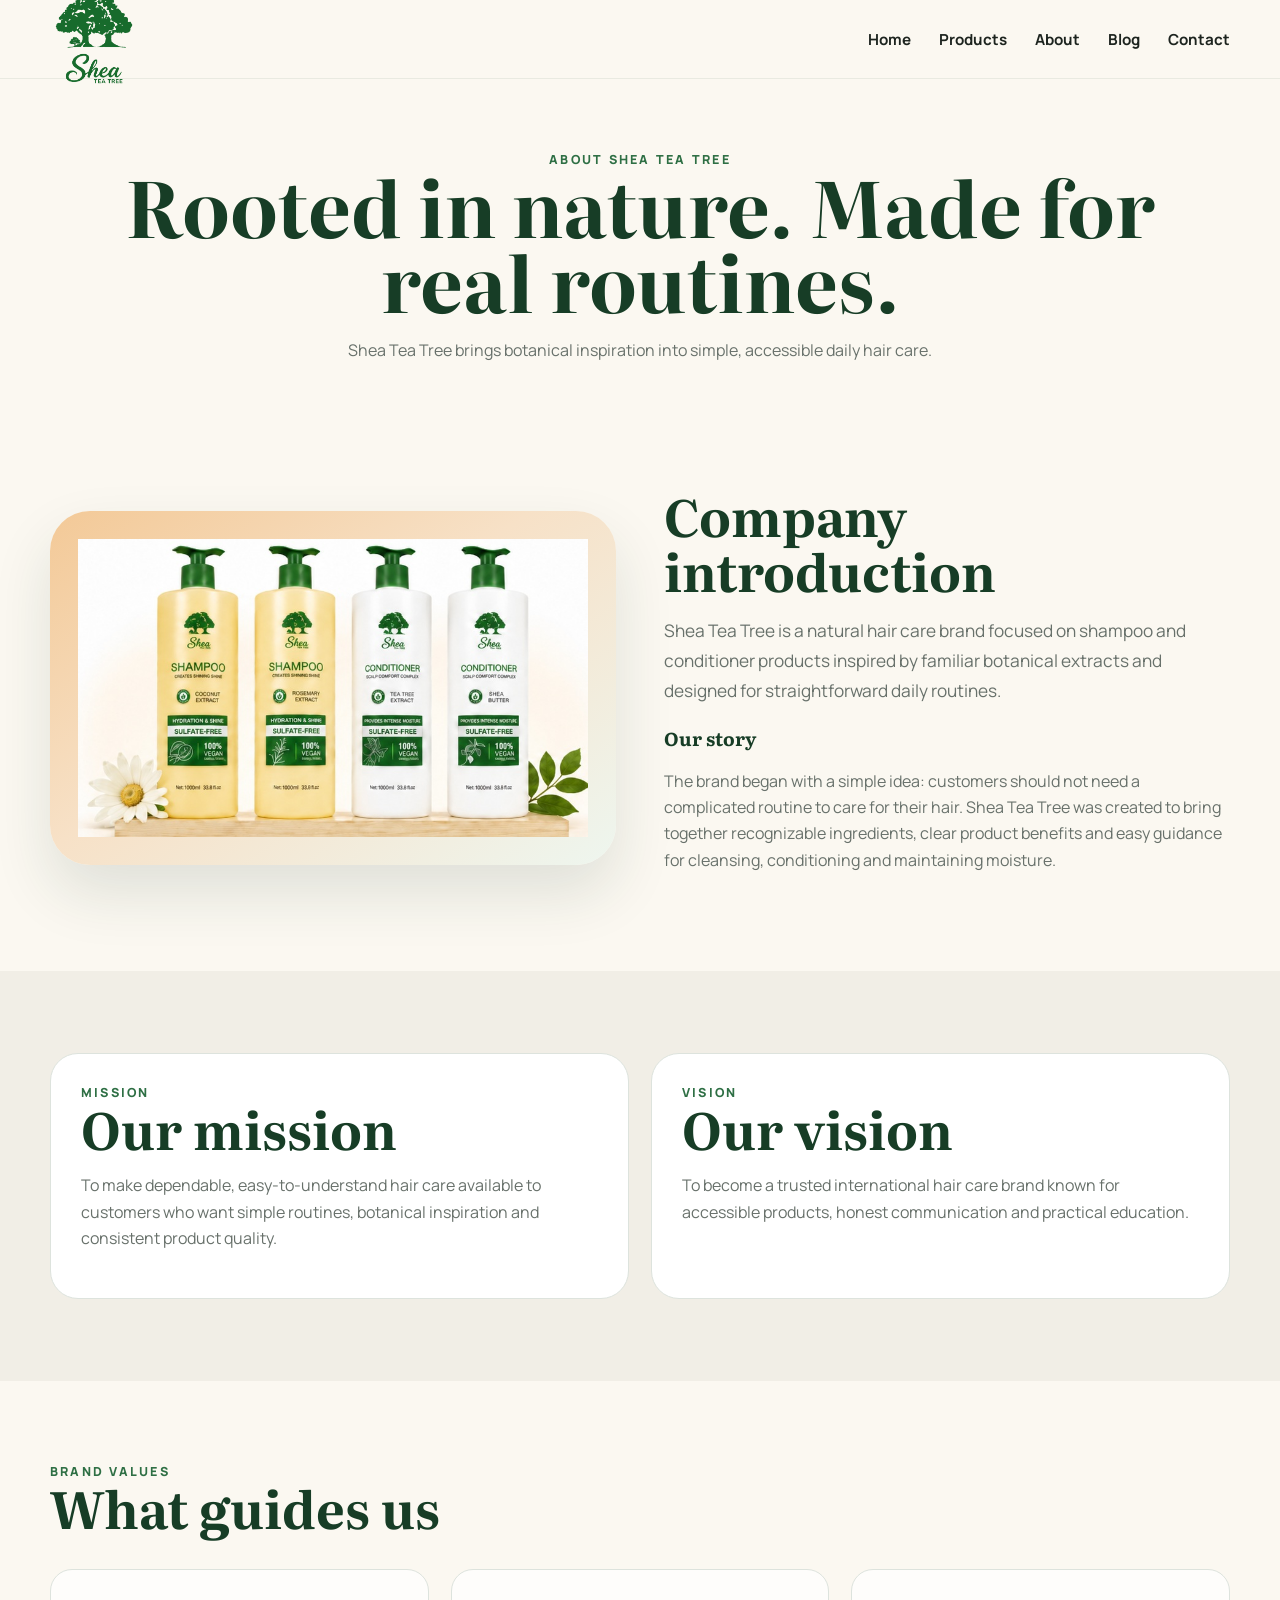
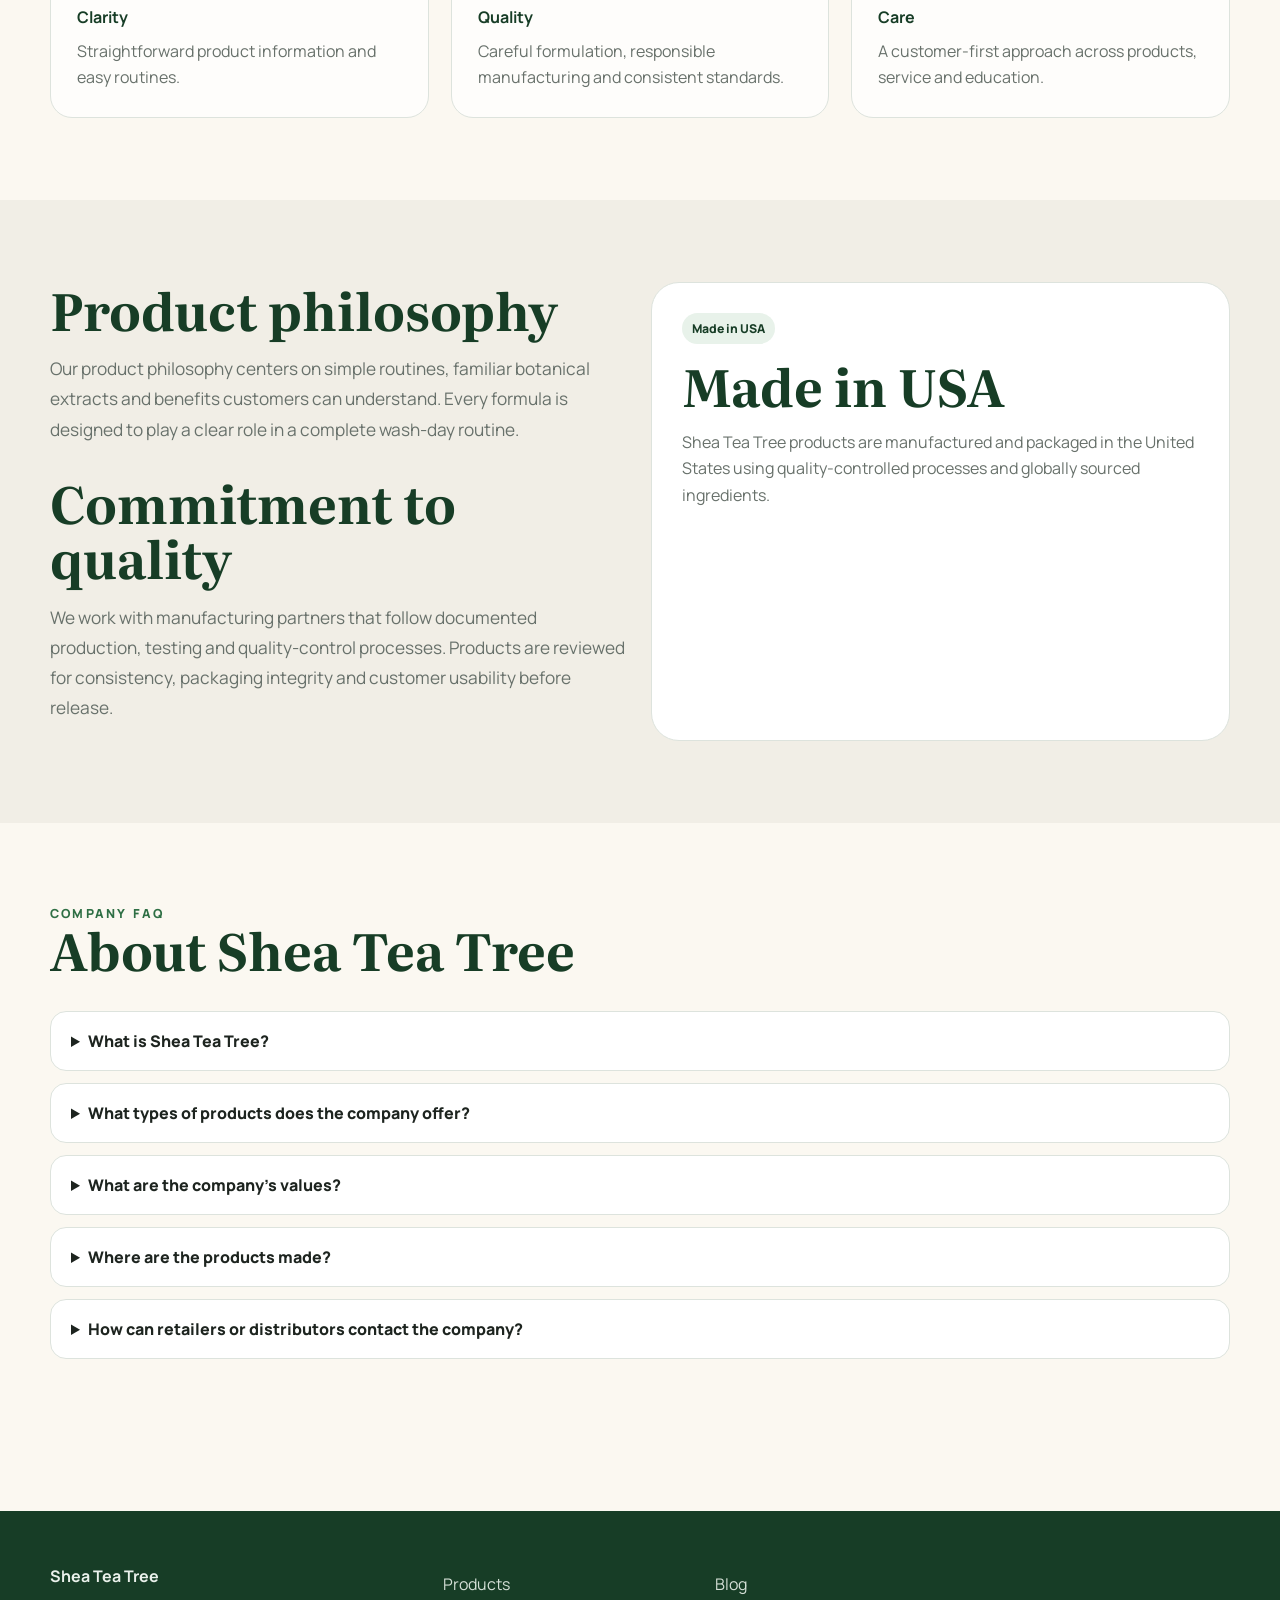
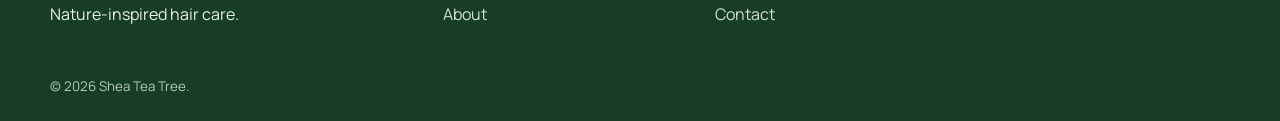
==== about.html @ 4b32d3e9 "Restore original demo content on about page" ====
<!doctype html><html lang="en-ET"><head><meta charset="utf-8"><meta name="viewport" content="width=device-width,initial-scale=1"><title>About Shea Tea Tree | Natural Hair Care Brand</title><meta name="description" content="Learn about Shea Tea Tree, our mission, vision, values, product philosophy and Made in USA commitment."><link rel="canonical" href="https://sheateatree.com/about.html"><link rel="stylesheet" href="https://fonts.googleapis.com/css2?family=Literata:wght@400;600;700&family=Manrope:wght@400;600;700;800&display=swap"><link rel="stylesheet" href="assets/css/site.css"></head><body><header class="site-header"><div class="container nav"><a class="brand" href="index.html"><img src="assets/images/shea-tea-tree-logo.png" alt="Shea Tea Tree logo"></a><button class="menu-btn" aria-label="Open menu">☰</button><nav class="nav-links"><a href="index.html">Home</a><a href="products.html">Products</a><a href="about.html">About</a><a href="blog.html">Blog</a><a href="contact.html">Contact</a></nav></div></header><main><section class="page-hero"><div class="container"><div class="eyebrow">About Shea Tea Tree</div><h1>Rooted in nature. Made for real routines.</h1><p>Shea Tea Tree brings botanical inspiration into simple, accessible daily hair care.</p></div></section><section class="section"><div class="container about-grid"><div class="hero-art"><img src="assets/images/shea-tea-tree-products.jpg" alt="Shea Tea Tree product collection"></div><div><h2>Company introduction</h2><p class="section-intro">Shea Tea Tree is a natural hair care brand focused on shampoo and conditioner products inspired by familiar botanical extracts and designed for straightforward daily routines.</p><h3>Our story</h3><p class="muted">The brand began with a simple idea: customers should not need a complicated routine to care for their hair. Shea Tea Tree was created to bring together recognizable ingredients, clear product benefits and easy guidance for cleansing, conditioning and maintaining moisture.</p></div></div></section><section class="section alt"><div class="container grid-2"><div class="soft-panel"><div class="eyebrow">Mission</div><h2>Our mission</h2><p class="muted">To make dependable, easy-to-understand hair care available to customers who want simple routines, botanical inspiration and consistent product quality.</p></div><div class="soft-panel"><div class="eyebrow">Vision</div><h2>Our vision</h2><p class="muted">To become a trusted international hair care brand known for accessible products, honest communication and practical education.</p></div></div></section><section class="section"><div class="container"><div class="section-head"><div><div class="eyebrow">Brand values</div><h2>What guides us</h2></div></div><div class="grid-3"><div class="feature"><strong>Clarity</strong><span class="muted">Straightforward product information and easy routines.</span></div><div class="feature"><strong>Quality</strong><span class="muted">Careful formulation, responsible manufacturing and consistent standards.</span></div><div class="feature"><strong>Care</strong><span class="muted">A customer-first approach across products, service and education.</span></div></div></div></section><section class="section alt"><div class="container grid-2"><div><h2>Product philosophy</h2><p class="section-intro">Our product philosophy centers on simple routines, familiar botanical extracts and benefits customers can understand. Every formula is designed to play a clear role in a complete wash-day routine.</p><h2 style="margin-top:30px">Commitment to quality</h2><p class="section-intro">We work with manufacturing partners that follow documented production, testing and quality-control processes. Products are reviewed for consistency, packaging integrity and customer usability before release.</p></div><div class="soft-panel"><span class="tag">Made in USA</span><h2 style="margin-top:14px">Made in USA</h2><p class="muted">Shea Tea Tree products are manufactured and packaged in the United States using quality-controlled processes and globally sourced ingredients.</p></div></div></section><section class="section"><div class="container"><div class="section-head"><div><div class="eyebrow">Company FAQ</div><h2>About Shea Tea Tree</h2></div></div><div class="faq"><details><summary>What is Shea Tea Tree?</summary><p>Shea Tea Tree is a natural hair care brand offering shampoo and conditioner products inspired by coconut, rosemary, tea tree and shea butter.</p></details><details><summary>What types of products does the company offer?</summary><p>The current collection includes sulfate-free shampoos and conditioners for cleansing, hydration, softness and scalp comfort.</p></details><details><summary>What are the company’s values?</summary><p>Clarity, quality and customer care guide the brand’s product development, communication and service.</p></details><details><summary>Where are the products made?</summary><p>The products are manufactured and packaged in the United States.</p></details><details><summary>How can retailers or distributors contact the company?</summary><p>Retailers and distributors can use the Contact page to send a partnership enquiry by email or WhatsApp.</p></details></div></div></section></main><footer class="footer"><div class="container"><div class="footer-grid"><div><strong>Shea Tea Tree</strong><p>Nature-inspired hair care.</p></div><div><a href="products.html">Products</a><a href="about.html">About</a></div><div><a href="blog.html">Blog</a><a href="contact.html">Contact</a></div></div><small>© 2026 Shea Tea Tree.</small></div></footer><script src="assets/js/site-full.js" defer></script></body></html>
---- assets/css/site.css ----
:root{--green:#173d26;--green-2:#2e6f44;--cream:#fbf8f1;--peach:#f3c997;--ink:#1d241f;--muted:#68716b;--line:#dde3dd;--white:#fff;--placeholder:#fff7e8}
*{box-sizing:border-box}html{scroll-behavior:smooth}body{margin:0;font-family:Manrope,Arial,sans-serif;color:var(--ink);background:var(--cream)}img{max-width:100%;display:block}a{text-decoration:none;color:inherit}.container{width:min(1180px,calc(100% - 32px));margin:auto}.site-header{position:sticky;top:0;z-index:20;background:rgba(251,248,241,.94);backdrop-filter:blur(14px);border-bottom:1px solid rgba(23,61,38,.08)}.nav{height:78px;display:flex;align-items:center;justify-content:space-between;gap:24px}.brand img{width:88px}.nav-links{display:flex;gap:28px;align-items:center}.nav-links a{font-weight:700;font-size:.95rem}.nav-cta,.btn{display:inline-flex;align-items:center;justify-content:center;border-radius:999px;padding:12px 22px;font-weight:800;border:1px solid var(--green);transition:.2s}.nav-cta,.btn.primary{background:var(--green);color:white}.btn.secondary{background:white;color:var(--green)}.menu-btn{display:none;border:0;background:none;font-size:1.5rem}.hero{padding:72px 0 52px}.hero-grid{display:grid;grid-template-columns:1.05fr .95fr;gap:56px;align-items:center}.eyebrow{letter-spacing:.18em;text-transform:uppercase;font-size:.78rem;font-weight:800;color:var(--green-2)}h1,h2,h3{font-family:Literata,Georgia,serif;margin:0;color:var(--green)}h1{font-size:clamp(3rem,6vw,5.7rem);line-height:.98}h2{font-size:clamp(2rem,4vw,3.4rem);line-height:1.08}.hero p,.section-intro{color:var(--muted);font-size:1.08rem;line-height:1.75}.hero-actions{display:flex;gap:12px;flex-wrap:wrap;margin-top:24px}.hero-art{background:linear-gradient(145deg,var(--peach),#f7e1c7 45%,#eef6ef);border-radius:40px;padding:28px;box-shadow:0 28px 60px rgba(23,61,38,.12)}.hero-art img{margin:auto;max-height:590px;object-fit:contain}.section{padding:82px 0}.section.alt{background:#f1eee6}.section-head{display:flex;justify-content:space-between;gap:24px;align-items:end;margin-bottom:34px}.grid-4{display:grid;grid-template-columns:repeat(4,1fr);gap:22px}.grid-3{display:grid;grid-template-columns:repeat(3,1fr);gap:22px}.grid-2{display:grid;grid-template-columns:repeat(2,1fr);gap:22px}.card{background:white;border:1px solid var(--line);border-radius:24px;overflow:hidden;box-shadow:0 12px 30px rgba(20,45,29,.05)}.card-body{padding:22px}.product-card img{aspect-ratio:4/5;object-fit:contain;background:linear-gradient(#f7efe5,#fff)}.tag{display:inline-flex;padding:7px 10px;border-radius:999px;background:#e8f2ea;color:var(--green);font-size:.76rem;font-weight:800}.product-card h3,.article-card h3{font-size:1.3rem;margin:12px 0 8px}.muted{color:var(--muted);line-height:1.65}.feature{padding:26px;border:1px solid var(--line);border-radius:22px;background:rgba(255,255,255,.75)}.feature strong{display:block;color:var(--green);margin:10px 0}.faq{display:grid;gap:12px}.faq details{background:white;border:1px solid var(--line);border-radius:16px;padding:18px 20px}.faq summary{font-weight:800;cursor:pointer}.faq p{color:var(--muted);line-height:1.65}.page-hero{padding:72px 0 42px;text-align:center}.page-hero p{max-width:760px;margin:18px auto 0;color:var(--muted);line-height:1.7}.about-grid,.contact-grid,.product-detail{display:grid;grid-template-columns:1fr 1fr;gap:48px;align-items:center}.soft-panel{background:white;border:1px solid var(--line);border-radius:28px;padding:30px}.product-detail img{background:linear-gradient(145deg,#f5d3ad,#f9f7f1);border-radius:32px}.specs{display:grid;grid-template-columns:repeat(2,1fr);gap:12px;margin:22px 0}.spec{padding:16px;border-radius:16px;background:#f1f5f1}.blog-grid{display:grid;grid-template-columns:2fr 1fr;gap:28px}.article-card img{aspect-ratio:16/9;object-fit:cover}.article{max-width:820px;margin:auto}.article h2{margin-top:42px}.article p{font-family:Literata,Georgia,serif;font-size:1.08rem;line-height:1.9;color:#414943}.contact-form{display:grid;gap:14px}.contact-form input,.contact-form textarea{width:100%;padding:14px 16px;border:1px solid var(--line);border-radius:14px;background:#fff;font:inherit}.footer{background:var(--green);color:#eaf1eb;padding:54px 0 26px;margin-top:70px}.footer-grid{display:grid;grid-template-columns:1.5fr repeat(3,1fr);gap:28px}.footer a{display:block;margin:8px 0;color:#d4dfd6}.footer small{display:block;margin-top:36px;color:#b9c9bc}.whatsapp{position:fixed;right:18px;bottom:18px;background:#25D366;color:#fff;padding:14px 18px;border-radius:999px;font-weight:800;box-shadow:0 14px 30px rgba(0,0,0,.2)}.placeholder{background:var(--placeholder);border:1px dashed #d8a862;border-radius:16px;padding:14px;color:#7a5b2f}.placeholder strong{color:#7a4b12}.media-placeholder{display:grid;place-items:center;min-height:280px;border:2px dashed #c9b28f;border-radius:22px;background:#fffaf1;color:#8a6a3b;text-align:center;padding:24px}.gallery{display:grid;grid-template-columns:2fr 1fr 1fr;gap:12px;margin-top:18px}.gallery img,.gallery .media-placeholder{height:220px;object-fit:cover}.meta{display:flex;gap:12px;flex-wrap:wrap;color:var(--muted);font-size:.9rem;margin:12px 0 20px}.share-row{display:flex;gap:10px;flex-wrap:wrap;margin:24px 0}.share-row a{padding:10px 14px;border:1px solid var(--line);border-radius:999px;background:white}.list-clean{padding-left:18px;color:var(--muted);line-height:1.8}.map-placeholder{min-height:320px;display:grid;place-items:center;background:#edf3ed;border-radius:24px;border:1px solid var(--line);text-align:center;padding:24px}.product-group{margin-top:44px}.product-group h2{margin-bottom:22px}
@media(max-width:900px){.nav-links{display:none;position:absolute;left:16px;right:16px;top:74px;background:#fff;border:1px solid var(--line);border-radius:18px;padding:18px;flex-direction:column}.nav-links.open{display:flex}.menu-btn{display:block}.hero-grid,.about-grid,.contact-grid,.product-detail,.blog-grid{grid-template-columns:1fr}.grid-4{grid-template-columns:repeat(2,1fr)}.grid-3,.grid-2{grid-template-columns:1fr}.footer-grid{grid-template-columns:1fr 1fr}.hero{padding-top:42px}.hero-art{order:-1}.gallery{grid-template-columns:1fr 1fr}.gallery>*:first-child{grid-column:1/-1}}
@media(max-width:560px){.grid-4{grid-template-columns:1fr}.section{padding:58px 0}.section-head{align-items:start;flex-direction:column}.footer-grid{grid-template-columns:1fr}.specs{grid-template-columns:1fr}h1{font-size:3.2rem}.hero-art{padding:16px;border-radius:24px}.gallery{grid-template-columns:1fr}.gallery>*:first-child{grid-column:auto}}
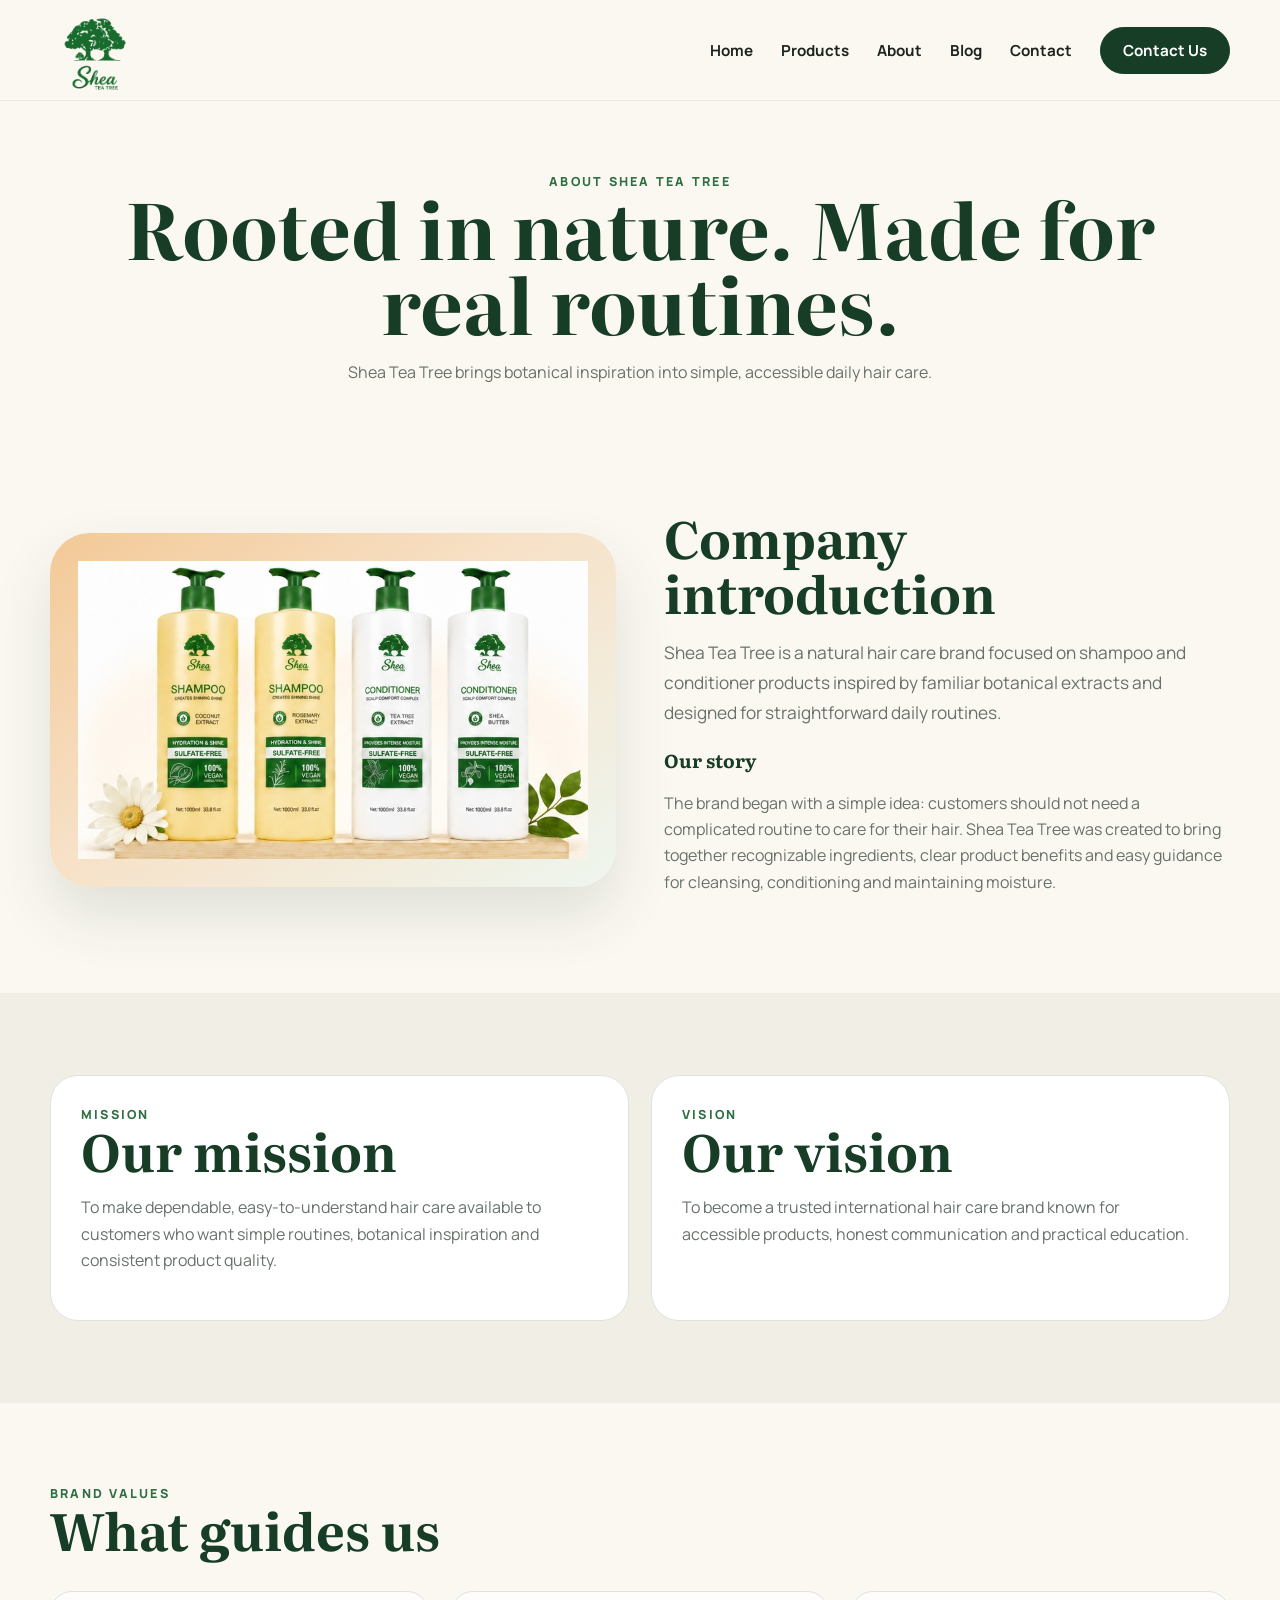
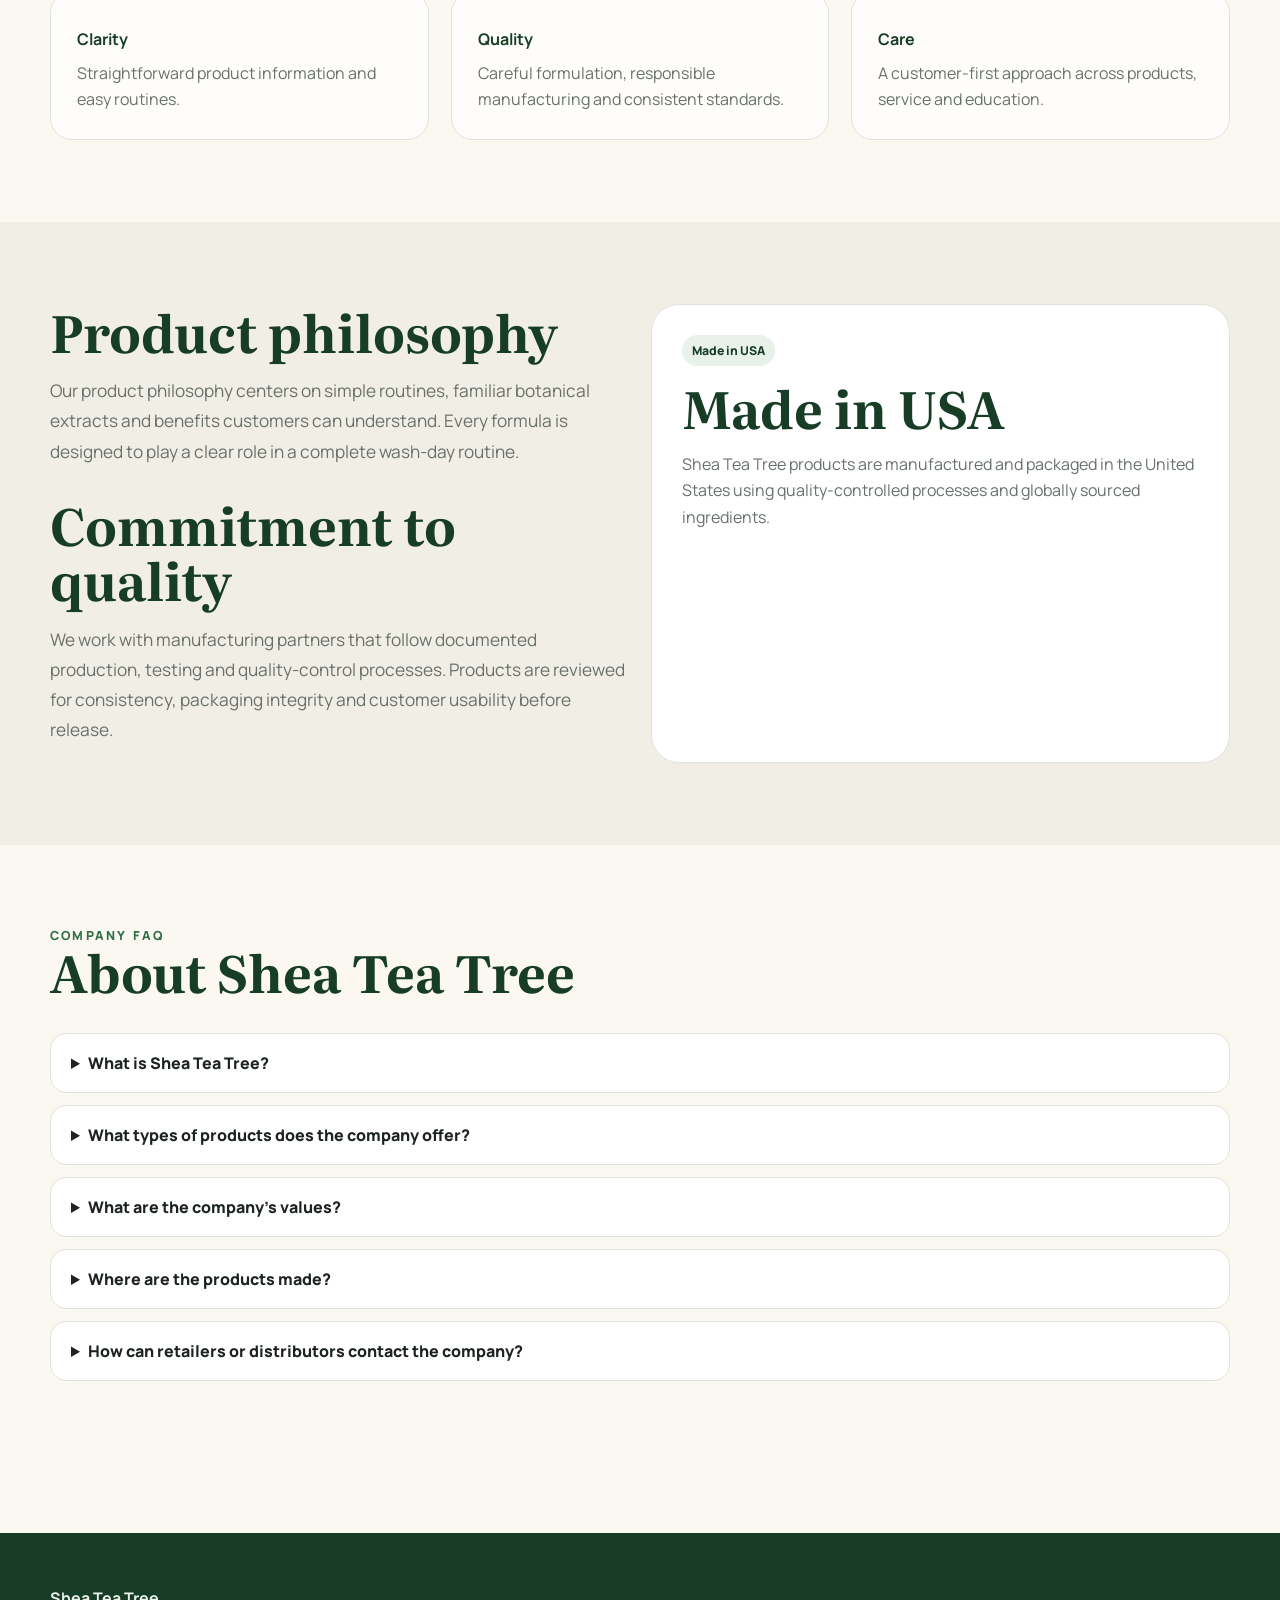
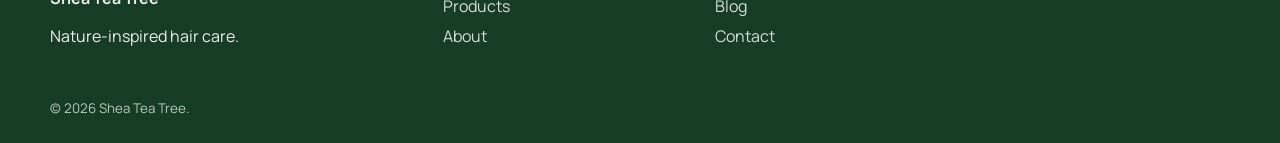
==== commit 9feb2818: "Standardize about page navigation" ====
--- a/about.html
+++ b/about.html
@@ -1 +1 @@
-<!doctype html><html lang="en-ET"><head><meta charset="utf-8"><meta name="viewport" content="width=device-width,initial-scale=1"><title>About Shea Tea Tree | Natural Hair Care Brand</title><meta name="description" content="Learn about Shea Tea Tree, our mission, vision, values, product philosophy and Made in USA commitment."><link rel="canonical" href="https://sheateatree.com/about.html"><link rel="stylesheet" href="https://fonts.googleapis.com/css2?family=Literata:wght@400;600;700&family=Manrope:wght@400;600;700;800&display=swap"><link rel="stylesheet" href="assets/css/site.css"></head><body><header class="site-header"><div class="container nav"><a class="brand" href="index.html"><img src="assets/images/shea-tea-tree-logo.png" alt="Shea Tea Tree logo"></a><button class="menu-btn" aria-label="Open menu">☰</button><nav class="nav-links"><a href="index.html">Home</a><a href="products.html">Products</a><a href="about.html">About</a><a href="blog.html">Blog</a><a href="contact.html">Contact</a></nav></div></header><main><section class="page-hero"><div class="container"><div class="eyebrow">About Shea Tea Tree</div><h1>Rooted in nature. Made for real routines.</h1><p>Shea Tea Tree brings botanical inspiration into simple, accessible daily hair care.</p></div></section><section class="section"><div class="container about-grid"><div class="hero-art"><img src="assets/images/shea-tea-tree-products.jpg" alt="Shea Tea Tree product collection"></div><div><h2>Company introduction</h2><p class="section-intro">Shea Tea Tree is a natural hair care brand focused on shampoo and conditioner products inspired by familiar botanical extracts and designed for straightforward daily routines.</p><h3>Our story</h3><p class="muted">The brand began with a simple idea: customers should not need a complicated routine to care for their hair. Shea Tea Tree was created to bring together recognizable ingredients, clear product benefits and easy guidance for cleansing, conditioning and maintaining moisture.</p></div></div></section><section class="section alt"><div class="container grid-2"><div class="soft-panel"><div class="eyebrow">Mission</div><h2>Our mission</h2><p class="muted">To make dependable, easy-to-understand hair care available to customers who want simple routines, botanical inspiration and consistent product quality.</p></div><div class="soft-panel"><div class="eyebrow">Vision</div><h2>Our vision</h2><p class="muted">To become a trusted international hair care brand known for accessible products, honest communication and practical education.</p></div></div></section><section class="section"><div class="container"><div class="section-head"><div><div class="eyebrow">Brand values</div><h2>What guides us</h2></div></div><div class="grid-3"><div class="feature"><strong>Clarity</strong><span class="muted">Straightforward product information and easy routines.</span></div><div class="feature"><strong>Quality</strong><span class="muted">Careful formulation, responsible manufacturing and consistent standards.</span></div><div class="feature"><strong>Care</strong><span class="muted">A customer-first approach across products, service and education.</span></div></div></div></section><section class="section alt"><div class="container grid-2"><div><h2>Product philosophy</h2><p class="section-intro">Our product philosophy centers on simple routines, familiar botanical extracts and benefits customers can understand. Every formula is designed to play a clear role in a complete wash-day routine.</p><h2 style="margin-top:30px">Commitment to quality</h2><p class="section-intro">We work with manufacturing partners that follow documented production, testing and quality-control processes. Products are reviewed for consistency, packaging integrity and customer usability before release.</p></div><div class="soft-panel"><span class="tag">Made in USA</span><h2 style="margin-top:14px">Made in USA</h2><p class="muted">Shea Tea Tree products are manufactured and packaged in the United States using quality-controlled processes and globally sourced ingredients.</p></div></div></section><section class="section"><div class="container"><div class="section-head"><div><div class="eyebrow">Company FAQ</div><h2>About Shea Tea Tree</h2></div></div><div class="faq"><details><summary>What is Shea Tea Tree?</summary><p>Shea Tea Tree is a natural hair care brand offering shampoo and conditioner products inspired by coconut, rosemary, tea tree and shea butter.</p></details><details><summary>What types of products does the company offer?</summary><p>The current collection includes sulfate-free shampoos and conditioners for cleansing, hydration, softness and scalp comfort.</p></details><details><summary>What are the company’s values?</summary><p>Clarity, quality and customer care guide the brand’s product development, communication and service.</p></details><details><summary>Where are the products made?</summary><p>The products are manufactured and packaged in the United States.</p></details><details><summary>How can retailers or distributors contact the company?</summary><p>Retailers and distributors can use the Contact page to send a partnership enquiry by email or WhatsApp.</p></details></div></div></section></main><footer class="footer"><div class="container"><div class="footer-grid"><div><strong>Shea Tea Tree</strong><p>Nature-inspired hair care.</p></div><div><a href="products.html">Products</a><a href="about.html">About</a></div><div><a href="blog.html">Blog</a><a href="contact.html">Contact</a></div></div><small>© 2026 Shea Tea Tree.</small></div></footer><script src="assets/js/site-full.js" defer></script></body></html>+<!doctype html><html lang="en-ET"><head><meta charset="utf-8"><meta name="viewport" content="width=device-width,initial-scale=1"><title>About Shea Tea Tree | Natural Hair Care Brand</title><meta name="description" content="Learn about Shea Tea Tree, our mission, vision, values, product philosophy and Made in USA commitment."><link rel="canonical" href="https://sheateatree.com/about.html"><link rel="stylesheet" href="https://fonts.googleapis.com/css2?family=Literata:wght@400;600;700&family=Manrope:wght@400;600;700;800&display=swap"><link rel="stylesheet" href="assets/css/site.css"></head><body><header class="site-header"><div class="container nav"><a class="brand" href="index.html"><img src="assets/images/shea-tea-tree-logo.png" alt="Shea Tea Tree logo"></a><button class="menu-btn" aria-label="Open menu">☰</button><nav class="nav-links"><a href="index.html">Home</a><a href="products.html">Products</a><a href="about.html">About</a><a href="blog.html">Blog</a><a href="contact.html">Contact</a><a class="nav-cta" href="contact.html">Contact Us</a></nav></div></header><main><section class="page-hero"><div class="container"><div class="eyebrow">About Shea Tea Tree</div><h1>Rooted in nature. Made for real routines.</h1><p>Shea Tea Tree brings botanical inspiration into simple, accessible daily hair care.</p></div></section><section class="section"><div class="container about-grid"><div class="hero-art"><img src="assets/images/shea-tea-tree-products.jpg" alt="Shea Tea Tree product collection"></div><div><h2>Company introduction</h2><p class="section-intro">Shea Tea Tree is a natural hair care brand focused on shampoo and conditioner products inspired by familiar botanical extracts and designed for straightforward daily routines.</p><h3>Our story</h3><p class="muted">The brand began with a simple idea: customers should not need a complicated routine to care for their hair. Shea Tea Tree was created to bring together recognizable ingredients, clear product benefits and easy guidance for cleansing, conditioning and maintaining moisture.</p></div></div></section><section class="section alt"><div class="container grid-2"><div class="soft-panel"><div class="eyebrow">Mission</div><h2>Our mission</h2><p class="muted">To make dependable, easy-to-understand hair care available to customers who want simple routines, botanical inspiration and consistent product quality.</p></div><div class="soft-panel"><div class="eyebrow">Vision</div><h2>Our vision</h2><p class="muted">To become a trusted international hair care brand known for accessible products, honest communication and practical education.</p></div></div></section><section class="section"><div class="container"><div class="section-head"><div><div class="eyebrow">Brand values</div><h2>What guides us</h2></div></div><div class="grid-3"><div class="feature"><strong>Clarity</strong><span class="muted">Straightforward product information and easy routines.</span></div><div class="feature"><strong>Quality</strong><span class="muted">Careful formulation, responsible manufacturing and consistent standards.</span></div><div class="feature"><strong>Care</strong><span class="muted">A customer-first approach across products, service and education.</span></div></div></div></section><section class="section alt"><div class="container grid-2"><div><h2>Product philosophy</h2><p class="section-intro">Our product philosophy centers on simple routines, familiar botanical extracts and benefits customers can understand. Every formula is designed to play a clear role in a complete wash-day routine.</p><h2 style="margin-top:30px">Commitment to quality</h2><p class="section-intro">We work with manufacturing partners that follow documented production, testing and quality-control processes. Products are reviewed for consistency, packaging integrity and customer usability before release.</p></div><div class="soft-panel"><span class="tag">Made in USA</span><h2 style="margin-top:14px">Made in USA</h2><p class="muted">Shea Tea Tree products are manufactured and packaged in the United States using quality-controlled processes and globally sourced ingredients.</p></div></div></section><section class="section"><div class="container"><div class="section-head"><div><div class="eyebrow">Company FAQ</div><h2>About Shea Tea Tree</h2></div></div><div class="faq"><details><summary>What is Shea Tea Tree?</summary><p>Shea Tea Tree is a natural hair care brand offering shampoo and conditioner products inspired by coconut, rosemary, tea tree and shea butter.</p></details><details><summary>What types of products does the company offer?</summary><p>The current collection includes sulfate-free shampoos and conditioners for cleansing, hydration, softness and scalp comfort.</p></details><details><summary>What are the company’s values?</summary><p>Clarity, quality and customer care guide the brand’s product development, communication and service.</p></details><details><summary>Where are the products made?</summary><p>The products are manufactured and packaged in the United States.</p></details><details><summary>How can retailers or distributors contact the company?</summary><p>Retailers and distributors can use the Contact page to send a partnership enquiry by email or WhatsApp.</p></details></div></div></section></main><footer class="footer"><div class="container"><div class="footer-grid"><div><strong>Shea Tea Tree</strong><p>Nature-inspired hair care.</p></div><div><a href="products.html">Products</a><a href="about.html">About</a></div><div><a href="blog.html">Blog</a><a href="contact.html">Contact</a></div></div><small>© 2026 Shea Tea Tree.</small></div></footer><script src="assets/js/site-full.js" defer></script></body></html>
--- a/assets/css/site.css
+++ b/assets/css/site.css
@@ -1,4 +1,4 @@
 :root{--green:#173d26;--green-2:#2e6f44;--cream:#fbf8f1;--peach:#f3c997;--ink:#1d241f;--muted:#68716b;--line:#dde3dd;--white:#fff;--placeholder:#fff7e8}
-*{box-sizing:border-box}html{scroll-behavior:smooth}body{margin:0;font-family:Manrope,Arial,sans-serif;color:var(--ink);background:var(--cream)}img{max-width:100%;display:block}a{text-decoration:none;color:inherit}.container{width:min(1180px,calc(100% - 32px));margin:auto}.site-header{position:sticky;top:0;z-index:20;background:rgba(251,248,241,.94);backdrop-filter:blur(14px);border-bottom:1px solid rgba(23,61,38,.08)}.nav{height:78px;display:flex;align-items:center;justify-content:space-between;gap:24px}.brand img{width:88px}.nav-links{display:flex;gap:28px;align-items:center}.nav-links a{font-weight:700;font-size:.95rem}.nav-cta,.btn{display:inline-flex;align-items:center;justify-content:center;border-radius:999px;padding:12px 22px;font-weight:800;border:1px solid var(--green);transition:.2s}.nav-cta,.btn.primary{background:var(--green);color:white}.btn.secondary{background:white;color:var(--green)}.menu-btn{display:none;border:0;background:none;font-size:1.5rem}.hero{padding:72px 0 52px}.hero-grid{display:grid;grid-template-columns:1.05fr .95fr;gap:56px;align-items:center}.eyebrow{letter-spacing:.18em;text-transform:uppercase;font-size:.78rem;font-weight:800;color:var(--green-2)}h1,h2,h3{font-family:Literata,Georgia,serif;margin:0;color:var(--green)}h1{font-size:clamp(3rem,6vw,5.7rem);line-height:.98}h2{font-size:clamp(2rem,4vw,3.4rem);line-height:1.08}.hero p,.section-intro{color:var(--muted);font-size:1.08rem;line-height:1.75}.hero-actions{display:flex;gap:12px;flex-wrap:wrap;margin-top:24px}.hero-art{background:linear-gradient(145deg,var(--peach),#f7e1c7 45%,#eef6ef);border-radius:40px;padding:28px;box-shadow:0 28px 60px rgba(23,61,38,.12)}.hero-art img{margin:auto;max-height:590px;object-fit:contain}.section{padding:82px 0}.section.alt{background:#f1eee6}.section-head{display:flex;justify-content:space-between;gap:24px;align-items:end;margin-bottom:34px}.grid-4{display:grid;grid-template-columns:repeat(4,1fr);gap:22px}.grid-3{display:grid;grid-template-columns:repeat(3,1fr);gap:22px}.grid-2{display:grid;grid-template-columns:repeat(2,1fr);gap:22px}.card{background:white;border:1px solid var(--line);border-radius:24px;overflow:hidden;box-shadow:0 12px 30px rgba(20,45,29,.05)}.card-body{padding:22px}.product-card img{aspect-ratio:4/5;object-fit:contain;background:linear-gradient(#f7efe5,#fff)}.tag{display:inline-flex;padding:7px 10px;border-radius:999px;background:#e8f2ea;color:var(--green);font-size:.76rem;font-weight:800}.product-card h3,.article-card h3{font-size:1.3rem;margin:12px 0 8px}.muted{color:var(--muted);line-height:1.65}.feature{padding:26px;border:1px solid var(--line);border-radius:22px;background:rgba(255,255,255,.75)}.feature strong{display:block;color:var(--green);margin:10px 0}.faq{display:grid;gap:12px}.faq details{background:white;border:1px solid var(--line);border-radius:16px;padding:18px 20px}.faq summary{font-weight:800;cursor:pointer}.faq p{color:var(--muted);line-height:1.65}.page-hero{padding:72px 0 42px;text-align:center}.page-hero p{max-width:760px;margin:18px auto 0;color:var(--muted);line-height:1.7}.about-grid,.contact-grid,.product-detail{display:grid;grid-template-columns:1fr 1fr;gap:48px;align-items:center}.soft-panel{background:white;border:1px solid var(--line);border-radius:28px;padding:30px}.product-detail img{background:linear-gradient(145deg,#f5d3ad,#f9f7f1);border-radius:32px}.specs{display:grid;grid-template-columns:repeat(2,1fr);gap:12px;margin:22px 0}.spec{padding:16px;border-radius:16px;background:#f1f5f1}.blog-grid{display:grid;grid-template-columns:2fr 1fr;gap:28px}.article-card img{aspect-ratio:16/9;object-fit:cover}.article{max-width:820px;margin:auto}.article h2{margin-top:42px}.article p{font-family:Literata,Georgia,serif;font-size:1.08rem;line-height:1.9;color:#414943}.contact-form{display:grid;gap:14px}.contact-form input,.contact-form textarea{width:100%;padding:14px 16px;border:1px solid var(--line);border-radius:14px;background:#fff;font:inherit}.footer{background:var(--green);color:#eaf1eb;padding:54px 0 26px;margin-top:70px}.footer-grid{display:grid;grid-template-columns:1.5fr repeat(3,1fr);gap:28px}.footer a{display:block;margin:8px 0;color:#d4dfd6}.footer small{display:block;margin-top:36px;color:#b9c9bc}.whatsapp{position:fixed;right:18px;bottom:18px;background:#25D366;color:#fff;padding:14px 18px;border-radius:999px;font-weight:800;box-shadow:0 14px 30px rgba(0,0,0,.2)}.placeholder{background:var(--placeholder);border:1px dashed #d8a862;border-radius:16px;padding:14px;color:#7a5b2f}.placeholder strong{color:#7a4b12}.media-placeholder{display:grid;place-items:center;min-height:280px;border:2px dashed #c9b28f;border-radius:22px;background:#fffaf1;color:#8a6a3b;text-align:center;padding:24px}.gallery{display:grid;grid-template-columns:2fr 1fr 1fr;gap:12px;margin-top:18px}.gallery img,.gallery .media-placeholder{height:220px;object-fit:cover}.meta{display:flex;gap:12px;flex-wrap:wrap;color:var(--muted);font-size:.9rem;margin:12px 0 20px}.share-row{display:flex;gap:10px;flex-wrap:wrap;margin:24px 0}.share-row a{padding:10px 14px;border:1px solid var(--line);border-radius:999px;background:white}.list-clean{padding-left:18px;color:var(--muted);line-height:1.8}.map-placeholder{min-height:320px;display:grid;place-items:center;background:#edf3ed;border-radius:24px;border:1px solid var(--line);text-align:center;padding:24px}.product-group{margin-top:44px}.product-group h2{margin-bottom:22px}
-@media(max-width:900px){.nav-links{display:none;position:absolute;left:16px;right:16px;top:74px;background:#fff;border:1px solid var(--line);border-radius:18px;padding:18px;flex-direction:column}.nav-links.open{display:flex}.menu-btn{display:block}.hero-grid,.about-grid,.contact-grid,.product-detail,.blog-grid{grid-template-columns:1fr}.grid-4{grid-template-columns:repeat(2,1fr)}.grid-3,.grid-2{grid-template-columns:1fr}.footer-grid{grid-template-columns:1fr 1fr}.hero{padding-top:42px}.hero-art{order:-1}.gallery{grid-template-columns:1fr 1fr}.gallery>*:first-child{grid-column:1/-1}}
+*{box-sizing:border-box}html{scroll-behavior:smooth}body{margin:0;font-family:Manrope,Arial,sans-serif;color:var(--ink);background:var(--cream)}img{max-width:100%;display:block}a{text-decoration:none;color:inherit}.container{width:min(1180px,calc(100% - 32px));margin:auto}.site-header{position:sticky;top:0;z-index:20;background:rgba(251,248,241,.94);backdrop-filter:blur(14px);border-bottom:1px solid rgba(23,61,38,.08)}.nav{min-height:96px;padding:10px 0;display:flex;align-items:center;justify-content:space-between;gap:24px}.brand{display:flex;align-items:center;align-self:stretch}.brand img{width:90px;max-height:80px;object-fit:contain;transform:translateY(4px)}.nav-links{display:flex;gap:28px;align-items:center}.nav-links a{font-weight:700;font-size:.95rem}.nav-cta,.btn{display:inline-flex;align-items:center;justify-content:center;border-radius:999px;padding:12px 22px;font-weight:800;border:1px solid var(--green);transition:.2s}.nav-cta,.btn.primary{background:var(--green);color:white}.btn.secondary{background:white;color:var(--green)}.menu-btn{display:none;border:0;background:none;font-size:1.5rem}.hero{padding:72px 0 52px}.hero-grid{display:grid;grid-template-columns:1.05fr .95fr;gap:56px;align-items:center}.eyebrow{letter-spacing:.18em;text-transform:uppercase;font-size:.78rem;font-weight:800;color:var(--green-2)}h1,h2,h3{font-family:Literata,Georgia,serif;margin:0;color:var(--green)}h1{font-size:clamp(3rem,6vw,5.7rem);line-height:.98}h2{font-size:clamp(2rem,4vw,3.4rem);line-height:1.08}.hero p,.section-intro{color:var(--muted);font-size:1.08rem;line-height:1.75}.hero-actions{display:flex;gap:12px;flex-wrap:wrap;margin-top:24px}.hero-art{background:linear-gradient(145deg,var(--peach),#f7e1c7 45%,#eef6ef);border-radius:40px;padding:28px;box-shadow:0 28px 60px rgba(23,61,38,.12)}.hero-art img{margin:auto;max-height:590px;object-fit:contain}.section{padding:82px 0}.section.alt{background:#f1eee6}.section-head{display:flex;justify-content:space-between;gap:24px;align-items:end;margin-bottom:34px}.grid-4{display:grid;grid-template-columns:repeat(4,1fr);gap:22px}.grid-3{display:grid;grid-template-columns:repeat(3,1fr);gap:22px}.grid-2{display:grid;grid-template-columns:repeat(2,1fr);gap:22px}.card{background:white;border:1px solid var(--line);border-radius:24px;overflow:hidden;box-shadow:0 12px 30px rgba(20,45,29,.05)}.card-body{padding:22px}.product-card img{aspect-ratio:4/5;object-fit:contain;background:linear-gradient(#f7efe5,#fff)}.tag{display:inline-flex;padding:7px 10px;border-radius:999px;background:#e8f2ea;color:var(--green);font-size:.76rem;font-weight:800}.product-card h3,.article-card h3{font-size:1.3rem;margin:12px 0 8px}.muted{color:var(--muted);line-height:1.65}.feature{padding:26px;border:1px solid var(--line);border-radius:22px;background:rgba(255,255,255,.75)}.feature strong{display:block;color:var(--green);margin:10px 0}.faq{display:grid;gap:12px}.faq details{background:white;border:1px solid var(--line);border-radius:16px;padding:18px 20px}.faq summary{font-weight:800;cursor:pointer}.faq p{color:var(--muted);line-height:1.65}.page-hero{padding:72px 0 42px;text-align:center}.page-hero p{max-width:760px;margin:18px auto 0;color:var(--muted);line-height:1.7}.about-grid,.contact-grid,.product-detail{display:grid;grid-template-columns:1fr 1fr;gap:48px;align-items:center}.soft-panel{background:white;border:1px solid var(--line);border-radius:28px;padding:30px}.product-detail img{background:linear-gradient(145deg,#f5d3ad,#f9f7f1);border-radius:32px}.specs{display:grid;grid-template-columns:repeat(2,1fr);gap:12px;margin:22px 0}.spec{padding:16px;border-radius:16px;background:#f1f5f1}.blog-grid{display:grid;grid-template-columns:2fr 1fr;gap:28px}.article-card img{aspect-ratio:16/9;object-fit:cover}.article{max-width:820px;margin:auto}.article h2{margin-top:42px}.article p{font-family:Literata,Georgia,serif;font-size:1.08rem;line-height:1.9;color:#414943}.contact-form{display:grid;gap:14px}.contact-form input,.contact-form textarea{width:100%;padding:14px 16px;border:1px solid var(--line);border-radius:14px;background:#fff;font:inherit}.footer{background:var(--green);color:#eaf1eb;padding:54px 0 26px;margin-top:70px}.footer-grid{display:grid;grid-template-columns:1.5fr repeat(3,1fr);gap:28px}.footer a{display:block;margin:8px 0;color:#d4dfd6}.footer small{display:block;margin-top:36px;color:#b9c9bc}.whatsapp{position:fixed;right:18px;bottom:18px;background:#25D366;color:#fff;padding:14px 18px;border-radius:999px;font-weight:800;box-shadow:0 14px 30px rgba(0,0,0,.2)}.placeholder{background:var(--placeholder);border:1px dashed #d8a862;border-radius:16px;padding:14px;color:#7a5b2f}.placeholder strong{color:#7a4b12}.media-placeholder{display:grid;place-items:center;min-height:280px;border:2px dashed #c9b28f;border-radius:22px;background:#fffaf1;color:#8a6a3b;text-align:center;padding:24px}.gallery{display:grid;grid-template-columns:2fr 1fr 1fr;gap:12px;margin-top:18px}.gallery img,.gallery .media-placeholder{height:220px;object-fit:cover}.meta{display:flex;gap:12px;flex-wrap:wrap;color:var(--muted);font-size:.9rem;margin:12px 0 20px}.share-row{display:flex;gap:10px;flex-wrap:wrap;margin:24px 0}.share-row a{padding:10px 14px;border:1px solid var(--line);border-radius:999px;background:white}.list-clean{padding-left:18px;color:var(--muted);line-height:1.8}.map-placeholder{min-height:320px;display:grid;place-items:center;background:#edf3ed;border-radius:24px;border:1px solid var(--line);text-align:center;padding:24px}.product-group{margin-top:44px}.product-group h2{margin-bottom:22px}
+@media(max-width:900px){.nav{min-height:84px;padding:8px 0}.brand img{width:82px;max-height:70px;transform:translateY(3px)}.nav-links{display:none;position:absolute;left:16px;right:16px;top:82px;background:#fff;border:1px solid var(--line);border-radius:18px;padding:18px;flex-direction:column}.nav-links.open{display:flex}.menu-btn{display:block}.hero-grid,.about-grid,.contact-grid,.product-detail,.blog-grid{grid-template-columns:1fr}.grid-4{grid-template-columns:repeat(2,1fr)}.grid-3,.grid-2{grid-template-columns:1fr}.footer-grid{grid-template-columns:1fr 1fr}.hero{padding-top:42px}.hero-art{order:-1}.gallery{grid-template-columns:1fr 1fr}.gallery>*:first-child{grid-column:1/-1}}
 @media(max-width:560px){.grid-4{grid-template-columns:1fr}.section{padding:58px 0}.section-head{align-items:start;flex-direction:column}.footer-grid{grid-template-columns:1fr}.specs{grid-template-columns:1fr}h1{font-size:3.2rem}.hero-art{padding:16px;border-radius:24px}.gallery{grid-template-columns:1fr}.gallery>*:first-child{grid-column:auto}}
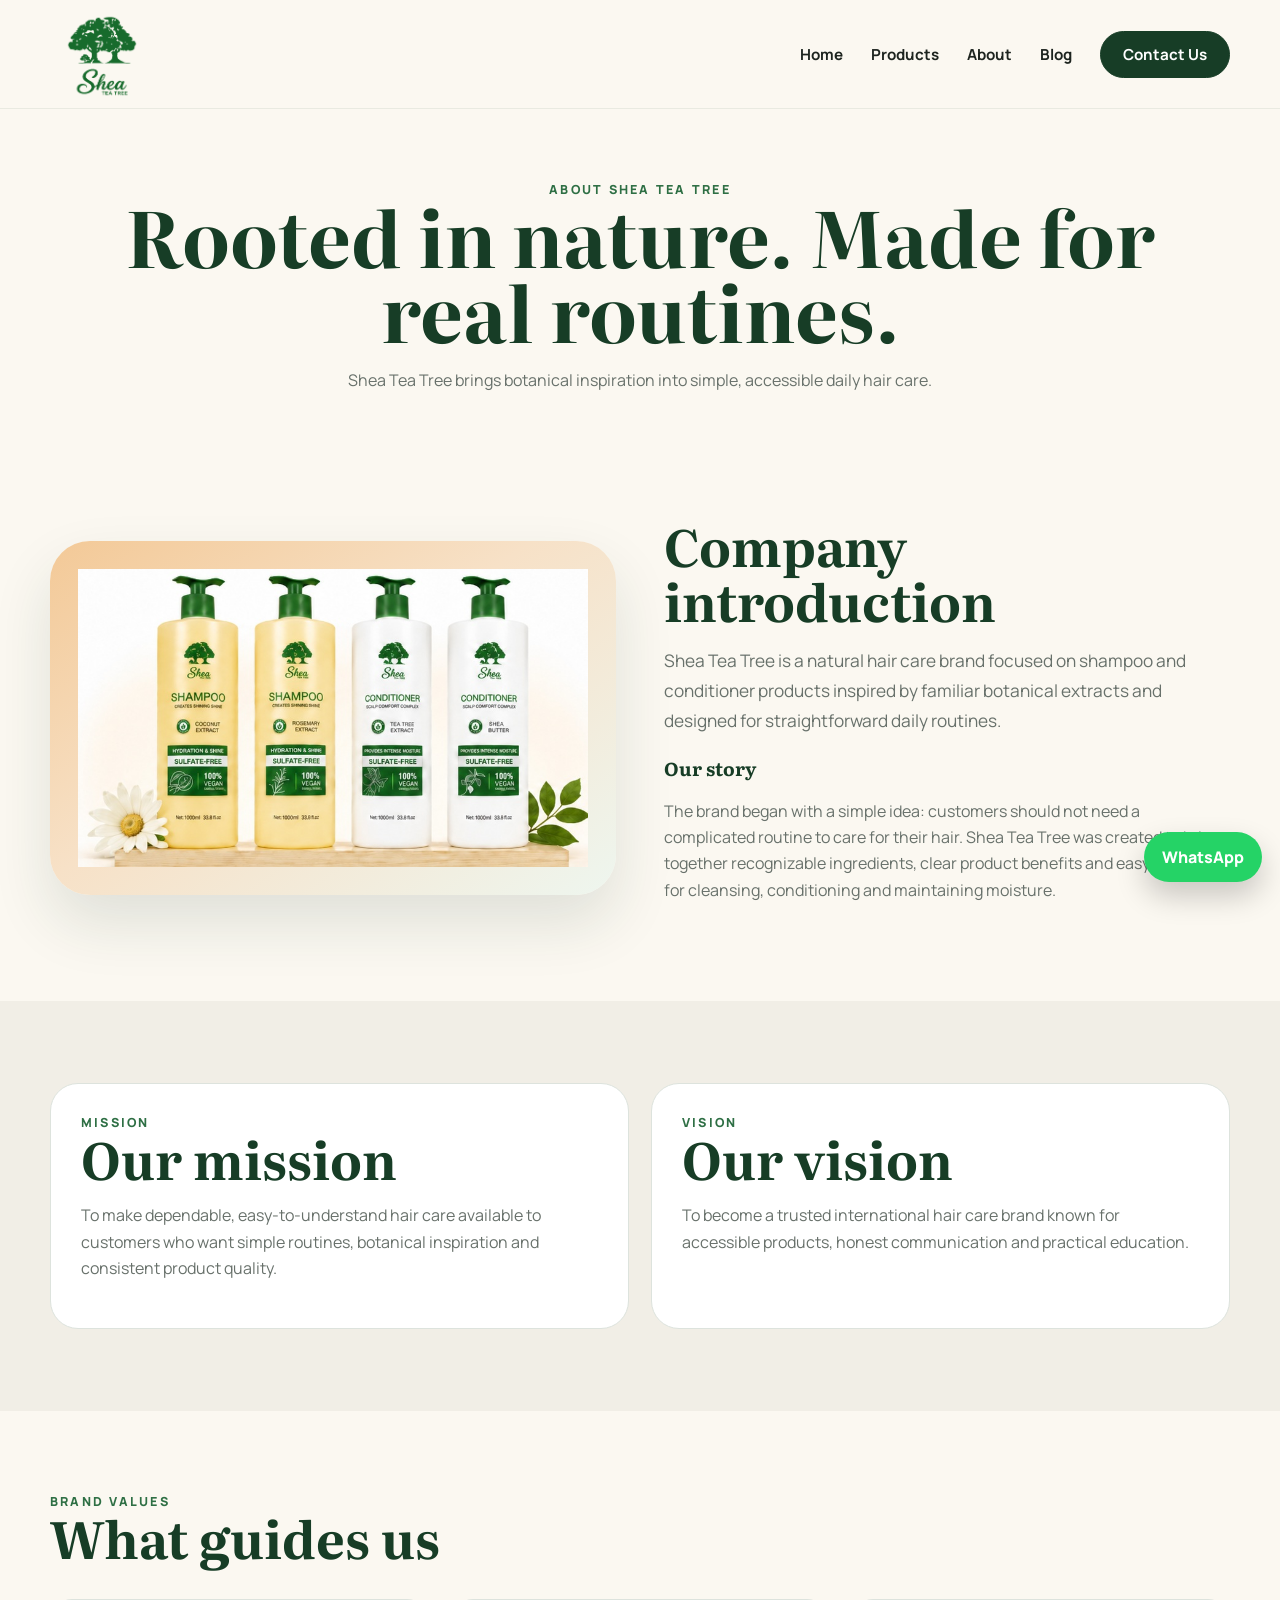
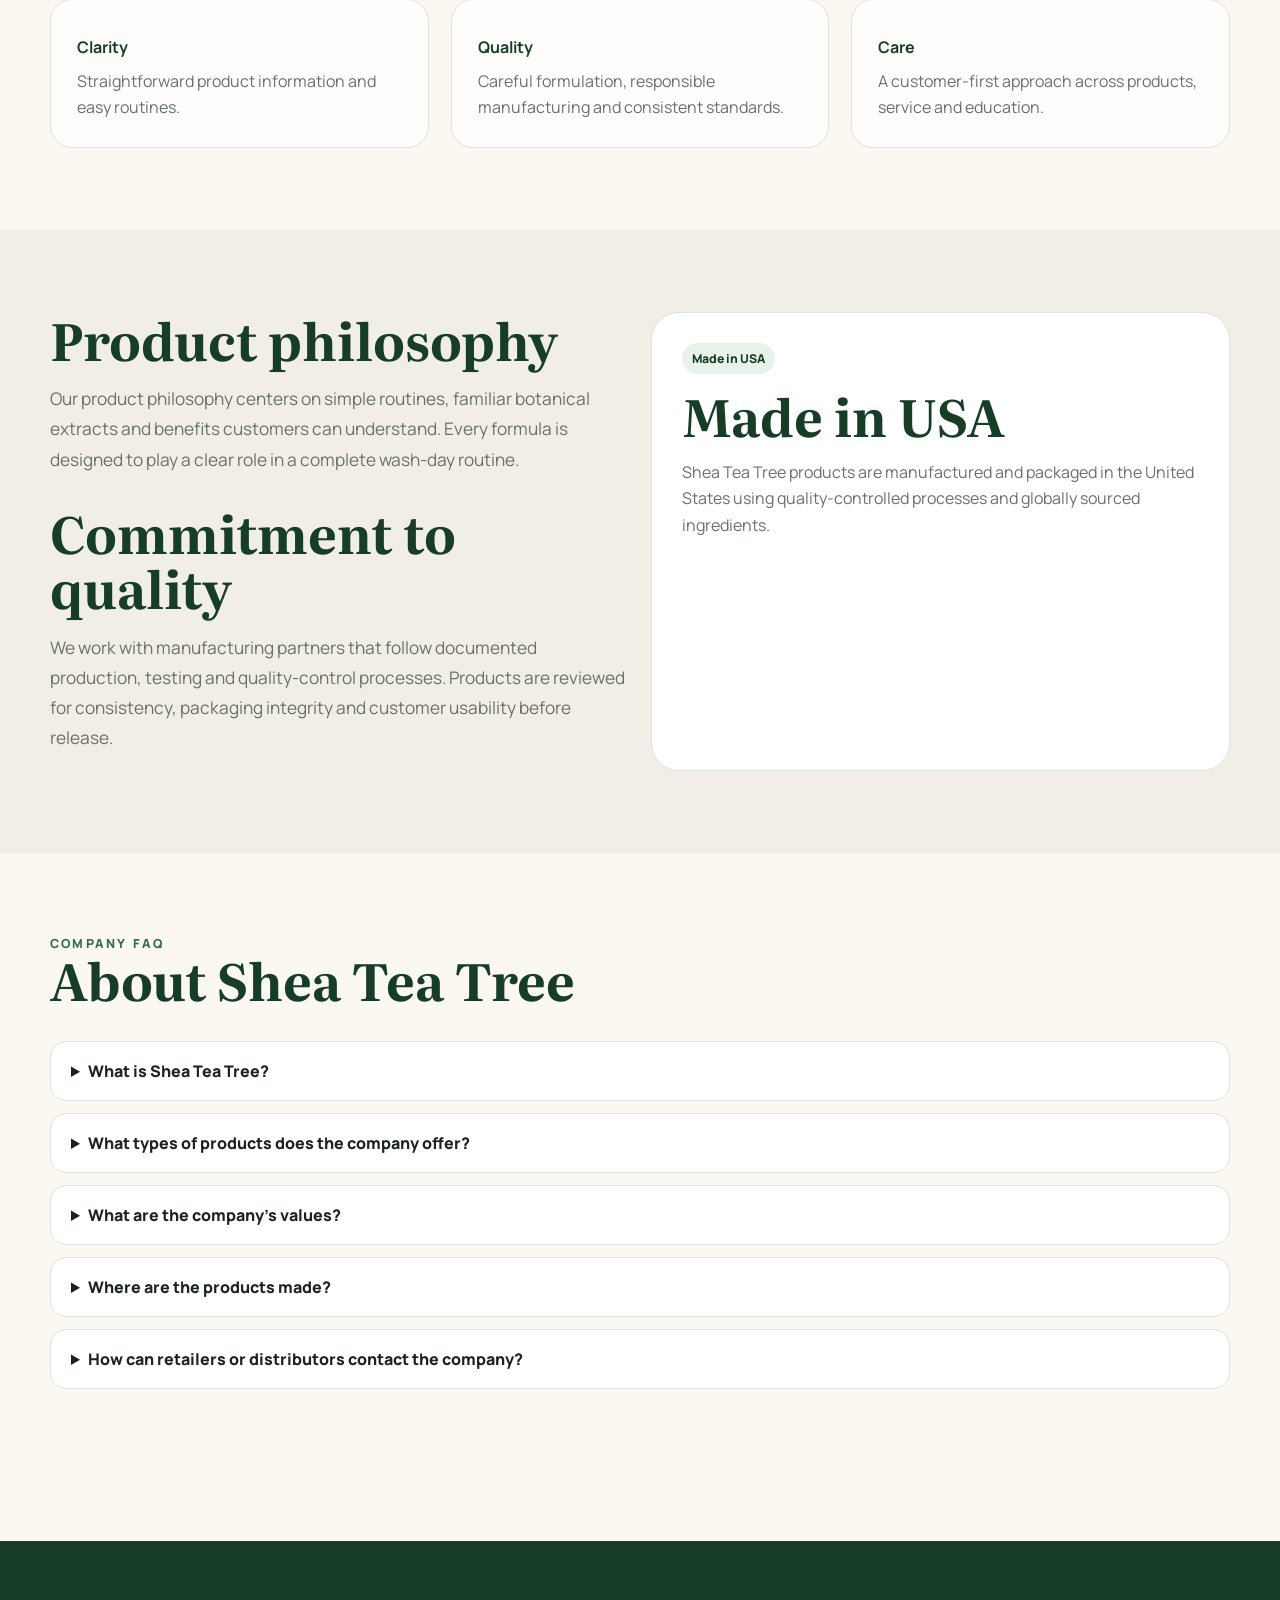
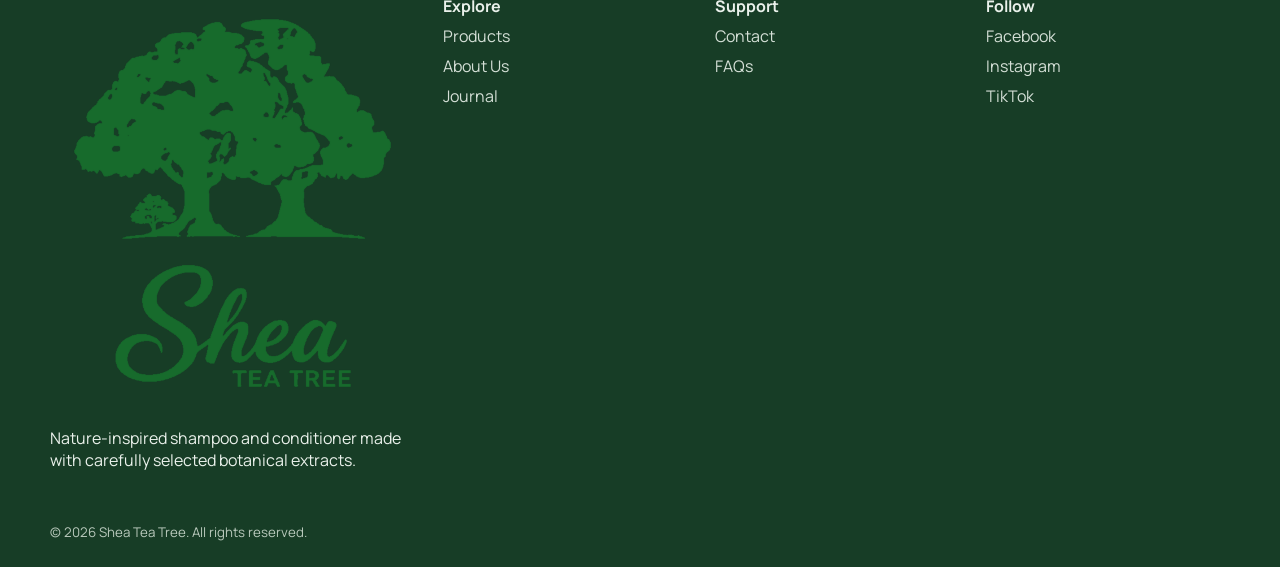
==== commit ed067108: "Standardize about navigation and footer" ====
--- a/about.html
+++ b/about.html
@@ -1 +1 @@
-<!doctype html><html lang="en-ET"><head><meta charset="utf-8"><meta name="viewport" content="width=device-width,initial-scale=1"><title>About Shea Tea Tree | Natural Hair Care Brand</title><meta name="description" content="Learn about Shea Tea Tree, our mission, vision, values, product philosophy and Made in USA commitment."><link rel="canonical" href="https://sheateatree.com/about.html"><link rel="stylesheet" href="https://fonts.googleapis.com/css2?family=Literata:wght@400;600;700&family=Manrope:wght@400;600;700;800&display=swap"><link rel="stylesheet" href="assets/css/site.css"></head><body><header class="site-header"><div class="container nav"><a class="brand" href="index.html"><img src="assets/images/shea-tea-tree-logo.png" alt="Shea Tea Tree logo"></a><button class="menu-btn" aria-label="Open menu">☰</button><nav class="nav-links"><a href="index.html">Home</a><a href="products.html">Products</a><a href="about.html">About</a><a href="blog.html">Blog</a><a href="contact.html">Contact</a><a class="nav-cta" href="contact.html">Contact Us</a></nav></div></header><main><section class="page-hero"><div class="container"><div class="eyebrow">About Shea Tea Tree</div><h1>Rooted in nature. Made for real routines.</h1><p>Shea Tea Tree brings botanical inspiration into simple, accessible daily hair care.</p></div></section><section class="section"><div class="container about-grid"><div class="hero-art"><img src="assets/images/shea-tea-tree-products.jpg" alt="Shea Tea Tree product collection"></div><div><h2>Company introduction</h2><p class="section-intro">Shea Tea Tree is a natural hair care brand focused on shampoo and conditioner products inspired by familiar botanical extracts and designed for straightforward daily routines.</p><h3>Our story</h3><p class="muted">The brand began with a simple idea: customers should not need a complicated routine to care for their hair. Shea Tea Tree was created to bring together recognizable ingredients, clear product benefits and easy guidance for cleansing, conditioning and maintaining moisture.</p></div></div></section><section class="section alt"><div class="container grid-2"><div class="soft-panel"><div class="eyebrow">Mission</div><h2>Our mission</h2><p class="muted">To make dependable, easy-to-understand hair care available to customers who want simple routines, botanical inspiration and consistent product quality.</p></div><div class="soft-panel"><div class="eyebrow">Vision</div><h2>Our vision</h2><p class="muted">To become a trusted international hair care brand known for accessible products, honest communication and practical education.</p></div></div></section><section class="section"><div class="container"><div class="section-head"><div><div class="eyebrow">Brand values</div><h2>What guides us</h2></div></div><div class="grid-3"><div class="feature"><strong>Clarity</strong><span class="muted">Straightforward product information and easy routines.</span></div><div class="feature"><strong>Quality</strong><span class="muted">Careful formulation, responsible manufacturing and consistent standards.</span></div><div class="feature"><strong>Care</strong><span class="muted">A customer-first approach across products, service and education.</span></div></div></div></section><section class="section alt"><div class="container grid-2"><div><h2>Product philosophy</h2><p class="section-intro">Our product philosophy centers on simple routines, familiar botanical extracts and benefits customers can understand. Every formula is designed to play a clear role in a complete wash-day routine.</p><h2 style="margin-top:30px">Commitment to quality</h2><p class="section-intro">We work with manufacturing partners that follow documented production, testing and quality-control processes. Products are reviewed for consistency, packaging integrity and customer usability before release.</p></div><div class="soft-panel"><span class="tag">Made in USA</span><h2 style="margin-top:14px">Made in USA</h2><p class="muted">Shea Tea Tree products are manufactured and packaged in the United States using quality-controlled processes and globally sourced ingredients.</p></div></div></section><section class="section"><div class="container"><div class="section-head"><div><div class="eyebrow">Company FAQ</div><h2>About Shea Tea Tree</h2></div></div><div class="faq"><details><summary>What is Shea Tea Tree?</summary><p>Shea Tea Tree is a natural hair care brand offering shampoo and conditioner products inspired by coconut, rosemary, tea tree and shea butter.</p></details><details><summary>What types of products does the company offer?</summary><p>The current collection includes sulfate-free shampoos and conditioners for cleansing, hydration, softness and scalp comfort.</p></details><details><summary>What are the company’s values?</summary><p>Clarity, quality and customer care guide the brand’s product development, communication and service.</p></details><details><summary>Where are the products made?</summary><p>The products are manufactured and packaged in the United States.</p></details><details><summary>How can retailers or distributors contact the company?</summary><p>Retailers and distributors can use the Contact page to send a partnership enquiry by email or WhatsApp.</p></details></div></div></section></main><footer class="footer"><div class="container"><div class="footer-grid"><div><strong>Shea Tea Tree</strong><p>Nature-inspired hair care.</p></div><div><a href="products.html">Products</a><a href="about.html">About</a></div><div><a href="blog.html">Blog</a><a href="contact.html">Contact</a></div></div><small>© 2026 Shea Tea Tree.</small></div></footer><script src="assets/js/site-full.js" defer></script></body></html>+<!doctype html><html lang="en-ET"><head><meta charset="utf-8"><meta name="viewport" content="width=device-width,initial-scale=1"><title>About Shea Tea Tree | Natural Hair Care Brand</title><meta name="description" content="Learn about Shea Tea Tree, our mission, vision, values, product philosophy and Made in USA commitment."><link rel="canonical" href="https://sheateatree.com/about.html"><link rel="stylesheet" href="https://fonts.googleapis.com/css2?family=Literata:wght@400;600;700&family=Manrope:wght@400;600;700;800&display=swap"><link rel="stylesheet" href="assets/css/site.css"></head><body><header class="site-header"><div class="container nav"><a class="brand" href="index.html"><img src="assets/images/shea-tea-tree-logo.png" alt="Shea Tea Tree logo"></a><button class="menu-btn" aria-label="Open menu">☰</button><nav class="nav-links"><a href="index.html">Home</a><a href="products.html">Products</a><a href="about.html">About</a><a href="blog.html">Blog</a><a class="nav-cta" href="contact.html">Contact Us</a></nav></div></header><main><section class="page-hero"><div class="container"><div class="eyebrow">About Shea Tea Tree</div><h1>Rooted in nature. Made for real routines.</h1><p>Shea Tea Tree brings botanical inspiration into simple, accessible daily hair care.</p></div></section><section class="section"><div class="container about-grid"><div class="hero-art"><img src="assets/images/shea-tea-tree-products.jpg" alt="Shea Tea Tree product collection"></div><div><h2>Company introduction</h2><p class="section-intro">Shea Tea Tree is a natural hair care brand focused on shampoo and conditioner products inspired by familiar botanical extracts and designed for straightforward daily routines.</p><h3>Our story</h3><p class="muted">The brand began with a simple idea: customers should not need a complicated routine to care for their hair. Shea Tea Tree was created to bring together recognizable ingredients, clear product benefits and easy guidance for cleansing, conditioning and maintaining moisture.</p></div></div></section><section class="section alt"><div class="container grid-2"><div class="soft-panel"><div class="eyebrow">Mission</div><h2>Our mission</h2><p class="muted">To make dependable, easy-to-understand hair care available to customers who want simple routines, botanical inspiration and consistent product quality.</p></div><div class="soft-panel"><div class="eyebrow">Vision</div><h2>Our vision</h2><p class="muted">To become a trusted international hair care brand known for accessible products, honest communication and practical education.</p></div></div></section><section class="section"><div class="container"><div class="section-head"><div><div class="eyebrow">Brand values</div><h2>What guides us</h2></div></div><div class="grid-3"><div class="feature"><strong>Clarity</strong><span class="muted">Straightforward product information and easy routines.</span></div><div class="feature"><strong>Quality</strong><span class="muted">Careful formulation, responsible manufacturing and consistent standards.</span></div><div class="feature"><strong>Care</strong><span class="muted">A customer-first approach across products, service and education.</span></div></div></div></section><section class="section alt"><div class="container grid-2"><div><h2>Product philosophy</h2><p class="section-intro">Our product philosophy centers on simple routines, familiar botanical extracts and benefits customers can understand. Every formula is designed to play a clear role in a complete wash-day routine.</p><h2 style="margin-top:30px">Commitment to quality</h2><p class="section-intro">We work with manufacturing partners that follow documented production, testing and quality-control processes. Products are reviewed for consistency, packaging integrity and customer usability before release.</p></div><div class="soft-panel"><span class="tag">Made in USA</span><h2 style="margin-top:14px">Made in USA</h2><p class="muted">Shea Tea Tree products are manufactured and packaged in the United States using quality-controlled processes and globally sourced ingredients.</p></div></div></section><section class="section"><div class="container"><div class="section-head"><div><div class="eyebrow">Company FAQ</div><h2>About Shea Tea Tree</h2></div></div><div class="faq"><details><summary>What is Shea Tea Tree?</summary><p>Shea Tea Tree is a natural hair care brand offering shampoo and conditioner products inspired by coconut, rosemary, tea tree and shea butter.</p></details><details><summary>What types of products does the company offer?</summary><p>The current collection includes sulfate-free shampoos and conditioners for cleansing, hydration, softness and scalp comfort.</p></details><details><summary>What are the company’s values?</summary><p>Clarity, quality and customer care guide the brand’s product development, communication and service.</p></details><details><summary>Where are the products made?</summary><p>The products are manufactured and packaged in the United States.</p></details><details><summary>How can retailers or distributors contact the company?</summary><p>Retailers and distributors can use the Contact page to send a partnership enquiry by email or WhatsApp.</p></details></div></div></section></main><footer class="footer"><div class="container"><div class="footer-grid"><div><img src="assets/images/shea-tea-tree-logo.png" alt="Shea Tea Tree" class="footer-logo"><p>Nature-inspired shampoo and conditioner made with carefully selected botanical extracts.</p></div><div><strong>Explore</strong><a href="products.html">Products</a><a href="about.html">About Us</a><a href="blog.html">Journal</a></div><div><strong>Support</strong><a href="contact.html">Contact</a><a href="index.html#faq">FAQs</a></div><div><strong>Follow</strong><a href="https://facebook.com/sheateatree" target="_blank" rel="noopener">Facebook</a><a href="https://instagram.com/sheateatree" target="_blank" rel="noopener">Instagram</a><a href="https://tiktok.com/@sheateatree" target="_blank" rel="noopener">TikTok</a></div></div><small>© 2026 Shea Tea Tree. All rights reserved.</small></div></footer><a class="whatsapp" href="https://wa.me/251911287197" target="_blank" rel="noopener">WhatsApp</a><script src="assets/js/site-full.js" defer></script></body></html>
--- a/assets/css/site.css
+++ b/assets/css/site.css
@@ -1,4 +1,4 @@
 :root{--green:#173d26;--green-2:#2e6f44;--cream:#fbf8f1;--peach:#f3c997;--ink:#1d241f;--muted:#68716b;--line:#dde3dd;--white:#fff;--placeholder:#fff7e8}
-*{box-sizing:border-box}html{scroll-behavior:smooth}body{margin:0;font-family:Manrope,Arial,sans-serif;color:var(--ink);background:var(--cream)}img{max-width:100%;display:block}a{text-decoration:none;color:inherit}.container{width:min(1180px,calc(100% - 32px));margin:auto}.site-header{position:sticky;top:0;z-index:20;background:rgba(251,248,241,.94);backdrop-filter:blur(14px);border-bottom:1px solid rgba(23,61,38,.08)}.nav{min-height:96px;padding:10px 0;display:flex;align-items:center;justify-content:space-between;gap:24px}.brand{display:flex;align-items:center;align-self:stretch}.brand img{width:90px;max-height:80px;object-fit:contain;transform:translateY(4px)}.nav-links{display:flex;gap:28px;align-items:center}.nav-links a{font-weight:700;font-size:.95rem}.nav-cta,.btn{display:inline-flex;align-items:center;justify-content:center;border-radius:999px;padding:12px 22px;font-weight:800;border:1px solid var(--green);transition:.2s}.nav-cta,.btn.primary{background:var(--green);color:white}.btn.secondary{background:white;color:var(--green)}.menu-btn{display:none;border:0;background:none;font-size:1.5rem}.hero{padding:72px 0 52px}.hero-grid{display:grid;grid-template-columns:1.05fr .95fr;gap:56px;align-items:center}.eyebrow{letter-spacing:.18em;text-transform:uppercase;font-size:.78rem;font-weight:800;color:var(--green-2)}h1,h2,h3{font-family:Literata,Georgia,serif;margin:0;color:var(--green)}h1{font-size:clamp(3rem,6vw,5.7rem);line-height:.98}h2{font-size:clamp(2rem,4vw,3.4rem);line-height:1.08}.hero p,.section-intro{color:var(--muted);font-size:1.08rem;line-height:1.75}.hero-actions{display:flex;gap:12px;flex-wrap:wrap;margin-top:24px}.hero-art{background:linear-gradient(145deg,var(--peach),#f7e1c7 45%,#eef6ef);border-radius:40px;padding:28px;box-shadow:0 28px 60px rgba(23,61,38,.12)}.hero-art img{margin:auto;max-height:590px;object-fit:contain}.section{padding:82px 0}.section.alt{background:#f1eee6}.section-head{display:flex;justify-content:space-between;gap:24px;align-items:end;margin-bottom:34px}.grid-4{display:grid;grid-template-columns:repeat(4,1fr);gap:22px}.grid-3{display:grid;grid-template-columns:repeat(3,1fr);gap:22px}.grid-2{display:grid;grid-template-columns:repeat(2,1fr);gap:22px}.card{background:white;border:1px solid var(--line);border-radius:24px;overflow:hidden;box-shadow:0 12px 30px rgba(20,45,29,.05)}.card-body{padding:22px}.product-card img{aspect-ratio:4/5;object-fit:contain;background:linear-gradient(#f7efe5,#fff)}.tag{display:inline-flex;padding:7px 10px;border-radius:999px;background:#e8f2ea;color:var(--green);font-size:.76rem;font-weight:800}.product-card h3,.article-card h3{font-size:1.3rem;margin:12px 0 8px}.muted{color:var(--muted);line-height:1.65}.feature{padding:26px;border:1px solid var(--line);border-radius:22px;background:rgba(255,255,255,.75)}.feature strong{display:block;color:var(--green);margin:10px 0}.faq{display:grid;gap:12px}.faq details{background:white;border:1px solid var(--line);border-radius:16px;padding:18px 20px}.faq summary{font-weight:800;cursor:pointer}.faq p{color:var(--muted);line-height:1.65}.page-hero{padding:72px 0 42px;text-align:center}.page-hero p{max-width:760px;margin:18px auto 0;color:var(--muted);line-height:1.7}.about-grid,.contact-grid,.product-detail{display:grid;grid-template-columns:1fr 1fr;gap:48px;align-items:center}.soft-panel{background:white;border:1px solid var(--line);border-radius:28px;padding:30px}.product-detail img{background:linear-gradient(145deg,#f5d3ad,#f9f7f1);border-radius:32px}.specs{display:grid;grid-template-columns:repeat(2,1fr);gap:12px;margin:22px 0}.spec{padding:16px;border-radius:16px;background:#f1f5f1}.blog-grid{display:grid;grid-template-columns:2fr 1fr;gap:28px}.article-card img{aspect-ratio:16/9;object-fit:cover}.article{max-width:820px;margin:auto}.article h2{margin-top:42px}.article p{font-family:Literata,Georgia,serif;font-size:1.08rem;line-height:1.9;color:#414943}.contact-form{display:grid;gap:14px}.contact-form input,.contact-form textarea{width:100%;padding:14px 16px;border:1px solid var(--line);border-radius:14px;background:#fff;font:inherit}.footer{background:var(--green);color:#eaf1eb;padding:54px 0 26px;margin-top:70px}.footer-grid{display:grid;grid-template-columns:1.5fr repeat(3,1fr);gap:28px}.footer a{display:block;margin:8px 0;color:#d4dfd6}.footer small{display:block;margin-top:36px;color:#b9c9bc}.whatsapp{position:fixed;right:18px;bottom:18px;background:#25D366;color:#fff;padding:14px 18px;border-radius:999px;font-weight:800;box-shadow:0 14px 30px rgba(0,0,0,.2)}.placeholder{background:var(--placeholder);border:1px dashed #d8a862;border-radius:16px;padding:14px;color:#7a5b2f}.placeholder strong{color:#7a4b12}.media-placeholder{display:grid;place-items:center;min-height:280px;border:2px dashed #c9b28f;border-radius:22px;background:#fffaf1;color:#8a6a3b;text-align:center;padding:24px}.gallery{display:grid;grid-template-columns:2fr 1fr 1fr;gap:12px;margin-top:18px}.gallery img,.gallery .media-placeholder{height:220px;object-fit:cover}.meta{display:flex;gap:12px;flex-wrap:wrap;color:var(--muted);font-size:.9rem;margin:12px 0 20px}.share-row{display:flex;gap:10px;flex-wrap:wrap;margin:24px 0}.share-row a{padding:10px 14px;border:1px solid var(--line);border-radius:999px;background:white}.list-clean{padding-left:18px;color:var(--muted);line-height:1.8}.map-placeholder{min-height:320px;display:grid;place-items:center;background:#edf3ed;border-radius:24px;border:1px solid var(--line);text-align:center;padding:24px}.product-group{margin-top:44px}.product-group h2{margin-bottom:22px}
-@media(max-width:900px){.nav{min-height:84px;padding:8px 0}.brand img{width:82px;max-height:70px;transform:translateY(3px)}.nav-links{display:none;position:absolute;left:16px;right:16px;top:82px;background:#fff;border:1px solid var(--line);border-radius:18px;padding:18px;flex-direction:column}.nav-links.open{display:flex}.menu-btn{display:block}.hero-grid,.about-grid,.contact-grid,.product-detail,.blog-grid{grid-template-columns:1fr}.grid-4{grid-template-columns:repeat(2,1fr)}.grid-3,.grid-2{grid-template-columns:1fr}.footer-grid{grid-template-columns:1fr 1fr}.hero{padding-top:42px}.hero-art{order:-1}.gallery{grid-template-columns:1fr 1fr}.gallery>*:first-child{grid-column:1/-1}}
+*{box-sizing:border-box}html{scroll-behavior:smooth}body{margin:0;font-family:Manrope,Arial,sans-serif;color:var(--ink);background:var(--cream)}img{max-width:100%;display:block}a{text-decoration:none;color:inherit}.container{width:min(1180px,calc(100% - 32px));margin:auto}.site-header{position:sticky;top:0;z-index:20;background:rgba(251,248,241,.94);backdrop-filter:blur(14px);border-bottom:1px solid rgba(23,61,38,.08)}.nav{min-height:104px;padding:10px 0;display:flex;align-items:center;justify-content:space-between;gap:24px}.brand{display:flex;align-items:center;align-self:stretch;overflow:visible}.brand img{width:104px;max-height:88px;object-fit:contain;object-position:center;transform:translateY(2px)}.nav-links{display:flex;gap:28px;align-items:center}.nav-links a{font-weight:700;font-size:.95rem}.nav-links a[href="contact.html"]:not(.nav-cta){display:none}.nav-cta,.btn{display:inline-flex;align-items:center;justify-content:center;border-radius:999px;padding:12px 22px;font-weight:800;border:1px solid var(--green);transition:.2s}.nav-cta,.btn.primary{background:var(--green);color:white}.btn.secondary{background:white;color:var(--green)}.menu-btn{display:none;border:0;background:none;font-size:1.5rem}.hero{padding:72px 0 52px}.hero-grid{display:grid;grid-template-columns:1.05fr .95fr;gap:56px;align-items:center}.eyebrow{letter-spacing:.18em;text-transform:uppercase;font-size:.78rem;font-weight:800;color:var(--green-2)}h1,h2,h3{font-family:Literata,Georgia,serif;margin:0;color:var(--green)}h1{font-size:clamp(3rem,6vw,5.7rem);line-height:.98}h2{font-size:clamp(2rem,4vw,3.4rem);line-height:1.08}.hero p,.section-intro{color:var(--muted);font-size:1.08rem;line-height:1.75}.hero-actions{display:flex;gap:12px;flex-wrap:wrap;margin-top:24px}.hero-art{background:linear-gradient(145deg,var(--peach),#f7e1c7 45%,#eef6ef);border-radius:40px;padding:28px;box-shadow:0 28px 60px rgba(23,61,38,.12)}.hero-art img{margin:auto;max-height:590px;object-fit:contain}.section{padding:82px 0}.section.alt{background:#f1eee6}.section-head{display:flex;justify-content:space-between;gap:24px;align-items:end;margin-bottom:34px}.grid-4{display:grid;grid-template-columns:repeat(4,1fr);gap:22px}.grid-3{display:grid;grid-template-columns:repeat(3,1fr);gap:22px}.grid-2{display:grid;grid-template-columns:repeat(2,1fr);gap:22px}.card{background:white;border:1px solid var(--line);border-radius:24px;overflow:hidden;box-shadow:0 12px 30px rgba(20,45,29,.05)}.card-body{padding:22px}.product-card img{aspect-ratio:4/5;object-fit:contain;background:linear-gradient(#f7efe5,#fff)}.tag{display:inline-flex;padding:7px 10px;border-radius:999px;background:#e8f2ea;color:var(--green);font-size:.76rem;font-weight:800}.product-card h3,.article-card h3{font-size:1.3rem;margin:12px 0 8px}.muted{color:var(--muted);line-height:1.65}.feature{padding:26px;border:1px solid var(--line);border-radius:22px;background:rgba(255,255,255,.75)}.feature strong{display:block;color:var(--green);margin:10px 0}.faq{display:grid;gap:12px}.faq details{background:white;border:1px solid var(--line);border-radius:16px;padding:18px 20px}.faq summary{font-weight:800;cursor:pointer}.faq p{color:var(--muted);line-height:1.65}.page-hero{padding:72px 0 42px;text-align:center}.page-hero p{max-width:760px;margin:18px auto 0;color:var(--muted);line-height:1.7}.about-grid,.contact-grid,.product-detail{display:grid;grid-template-columns:1fr 1fr;gap:48px;align-items:center}.soft-panel{background:white;border:1px solid var(--line);border-radius:28px;padding:30px}.product-detail img{background:linear-gradient(145deg,#f5d3ad,#f9f7f1);border-radius:32px}.specs{display:grid;grid-template-columns:repeat(2,1fr);gap:12px;margin:22px 0}.spec{padding:16px;border-radius:16px;background:#f1f5f1}.blog-grid{display:grid;grid-template-columns:2fr 1fr;gap:28px}.article-card img{aspect-ratio:16/9;object-fit:cover}.article{max-width:820px;margin:auto}.article h2{margin-top:42px}.article p{font-family:Literata,Georgia,serif;font-size:1.08rem;line-height:1.9;color:#414943}.contact-form{display:grid;gap:14px}.contact-form input,.contact-form textarea{width:100%;padding:14px 16px;border:1px solid var(--line);border-radius:14px;background:#fff;font:inherit}.footer{background:var(--green);color:#eaf1eb;padding:54px 0 26px;margin-top:70px}.footer-grid{display:grid;grid-template-columns:1.5fr repeat(3,1fr);gap:28px}.footer a{display:block;margin:8px 0;color:#d4dfd6}.footer small{display:block;margin-top:36px;color:#b9c9bc}.whatsapp{position:fixed;right:18px;bottom:18px;background:#25D366;color:#fff;padding:14px 18px;border-radius:999px;font-weight:800;box-shadow:0 14px 30px rgba(0,0,0,.2)}.placeholder{background:var(--placeholder);border:1px dashed #d8a862;border-radius:16px;padding:14px;color:#7a5b2f}.placeholder strong{color:#7a4b12}.media-placeholder{display:grid;place-items:center;min-height:280px;border:2px dashed #c9b28f;border-radius:22px;background:#fffaf1;color:#8a6a3b;text-align:center;padding:24px}.gallery{display:grid;grid-template-columns:2fr 1fr 1fr;gap:12px;margin-top:18px}.gallery img,.gallery .media-placeholder{height:220px;object-fit:cover}.meta{display:flex;gap:12px;flex-wrap:wrap;color:var(--muted);font-size:.9rem;margin:12px 0 20px}.share-row{display:flex;gap:10px;flex-wrap:wrap;margin:24px 0}.share-row a{padding:10px 14px;border:1px solid var(--line);border-radius:999px;background:white}.list-clean{padding-left:18px;color:var(--muted);line-height:1.8}.map-placeholder{min-height:320px;display:grid;place-items:center;background:#edf3ed;border-radius:24px;border:1px solid var(--line);text-align:center;padding:24px}.product-group{margin-top:44px}.product-group h2{margin-bottom:22px}
+@media(max-width:900px){.nav{min-height:92px;padding:8px 0}.brand img{width:92px;max-height:78px;transform:translateY(1px)}.nav-links{display:none;position:absolute;left:16px;right:16px;top:90px;background:#fff;border:1px solid var(--line);border-radius:18px;padding:18px;flex-direction:column}.nav-links.open{display:flex}.menu-btn{display:block}.hero-grid,.about-grid,.contact-grid,.product-detail,.blog-grid{grid-template-columns:1fr}.grid-4{grid-template-columns:repeat(2,1fr)}.grid-3,.grid-2{grid-template-columns:1fr}.footer-grid{grid-template-columns:1fr 1fr}.hero{padding-top:42px}.hero-art{order:-1}.gallery{grid-template-columns:1fr 1fr}.gallery>*:first-child{grid-column:1/-1}}
 @media(max-width:560px){.grid-4{grid-template-columns:1fr}.section{padding:58px 0}.section-head{align-items:start;flex-direction:column}.footer-grid{grid-template-columns:1fr}.specs{grid-template-columns:1fr}h1{font-size:3.2rem}.hero-art{padding:16px;border-radius:24px}.gallery{grid-template-columns:1fr}.gallery>*:first-child{grid-column:auto}}
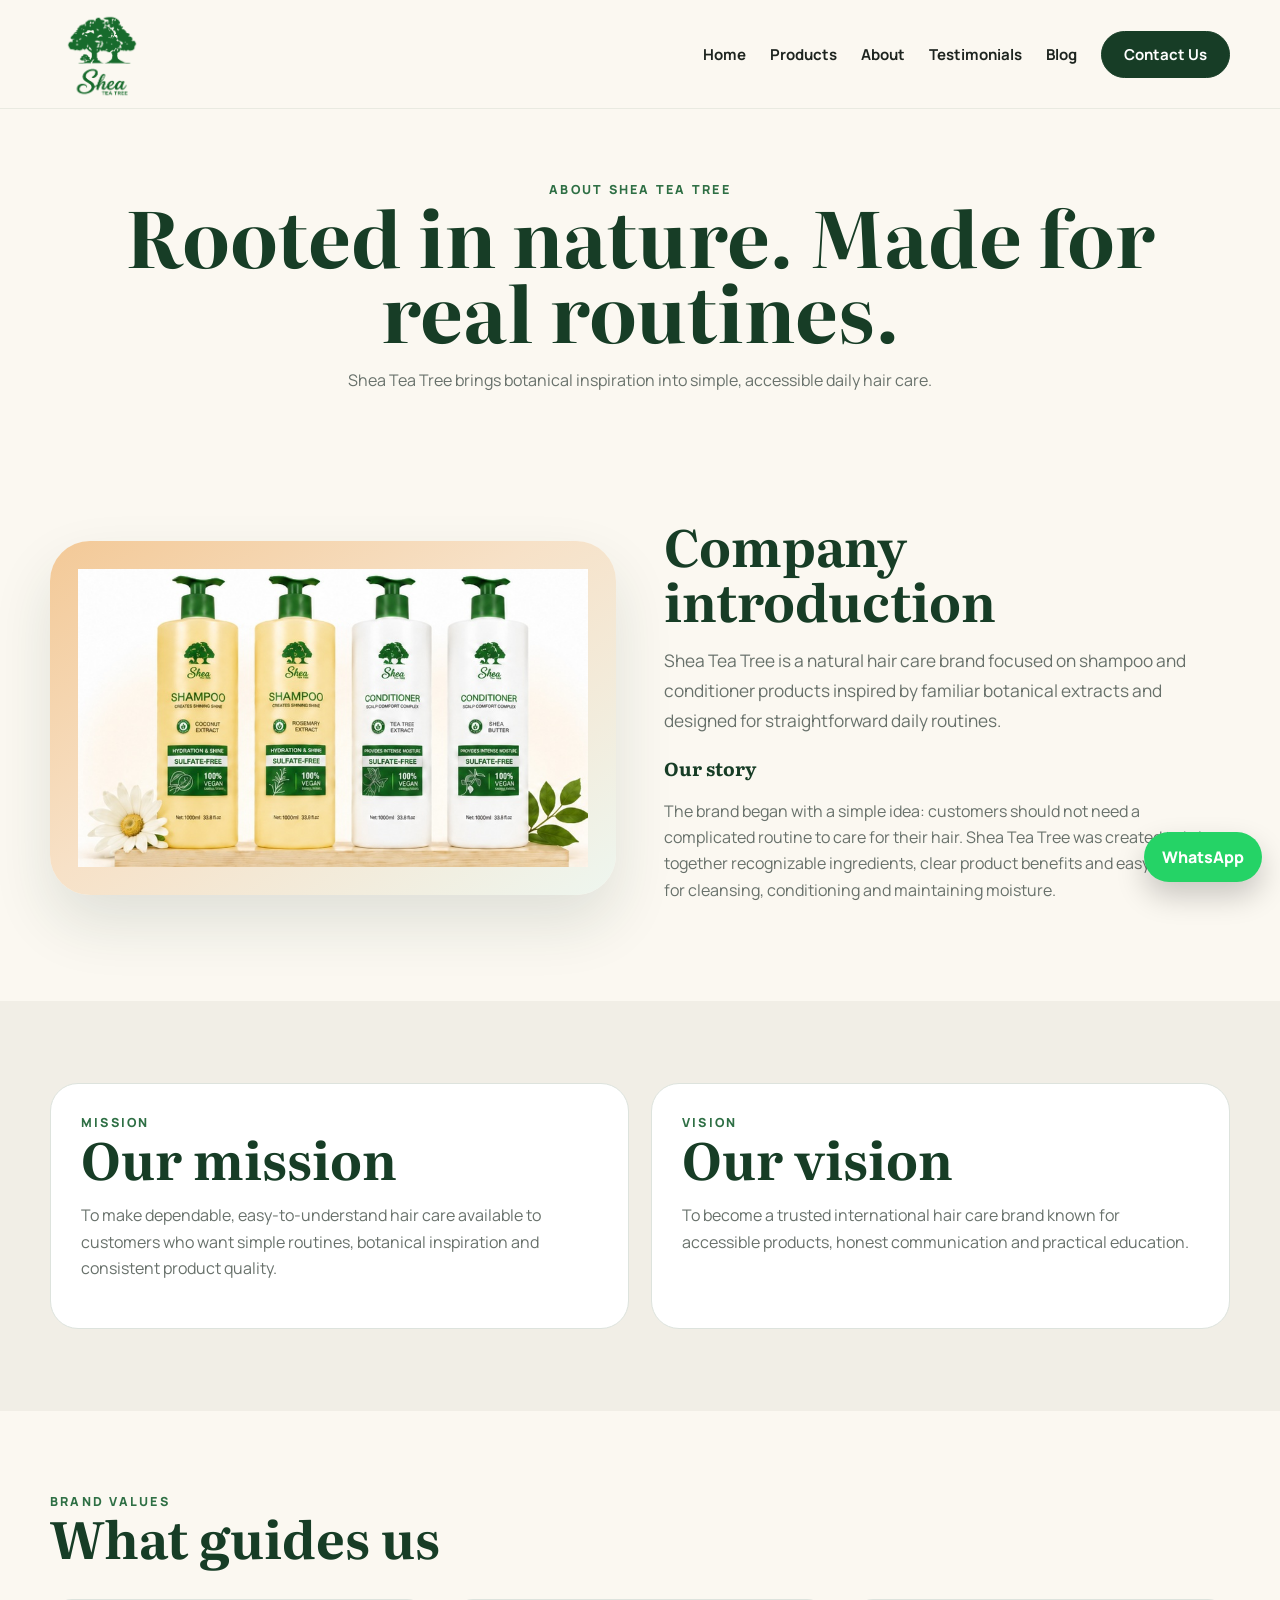
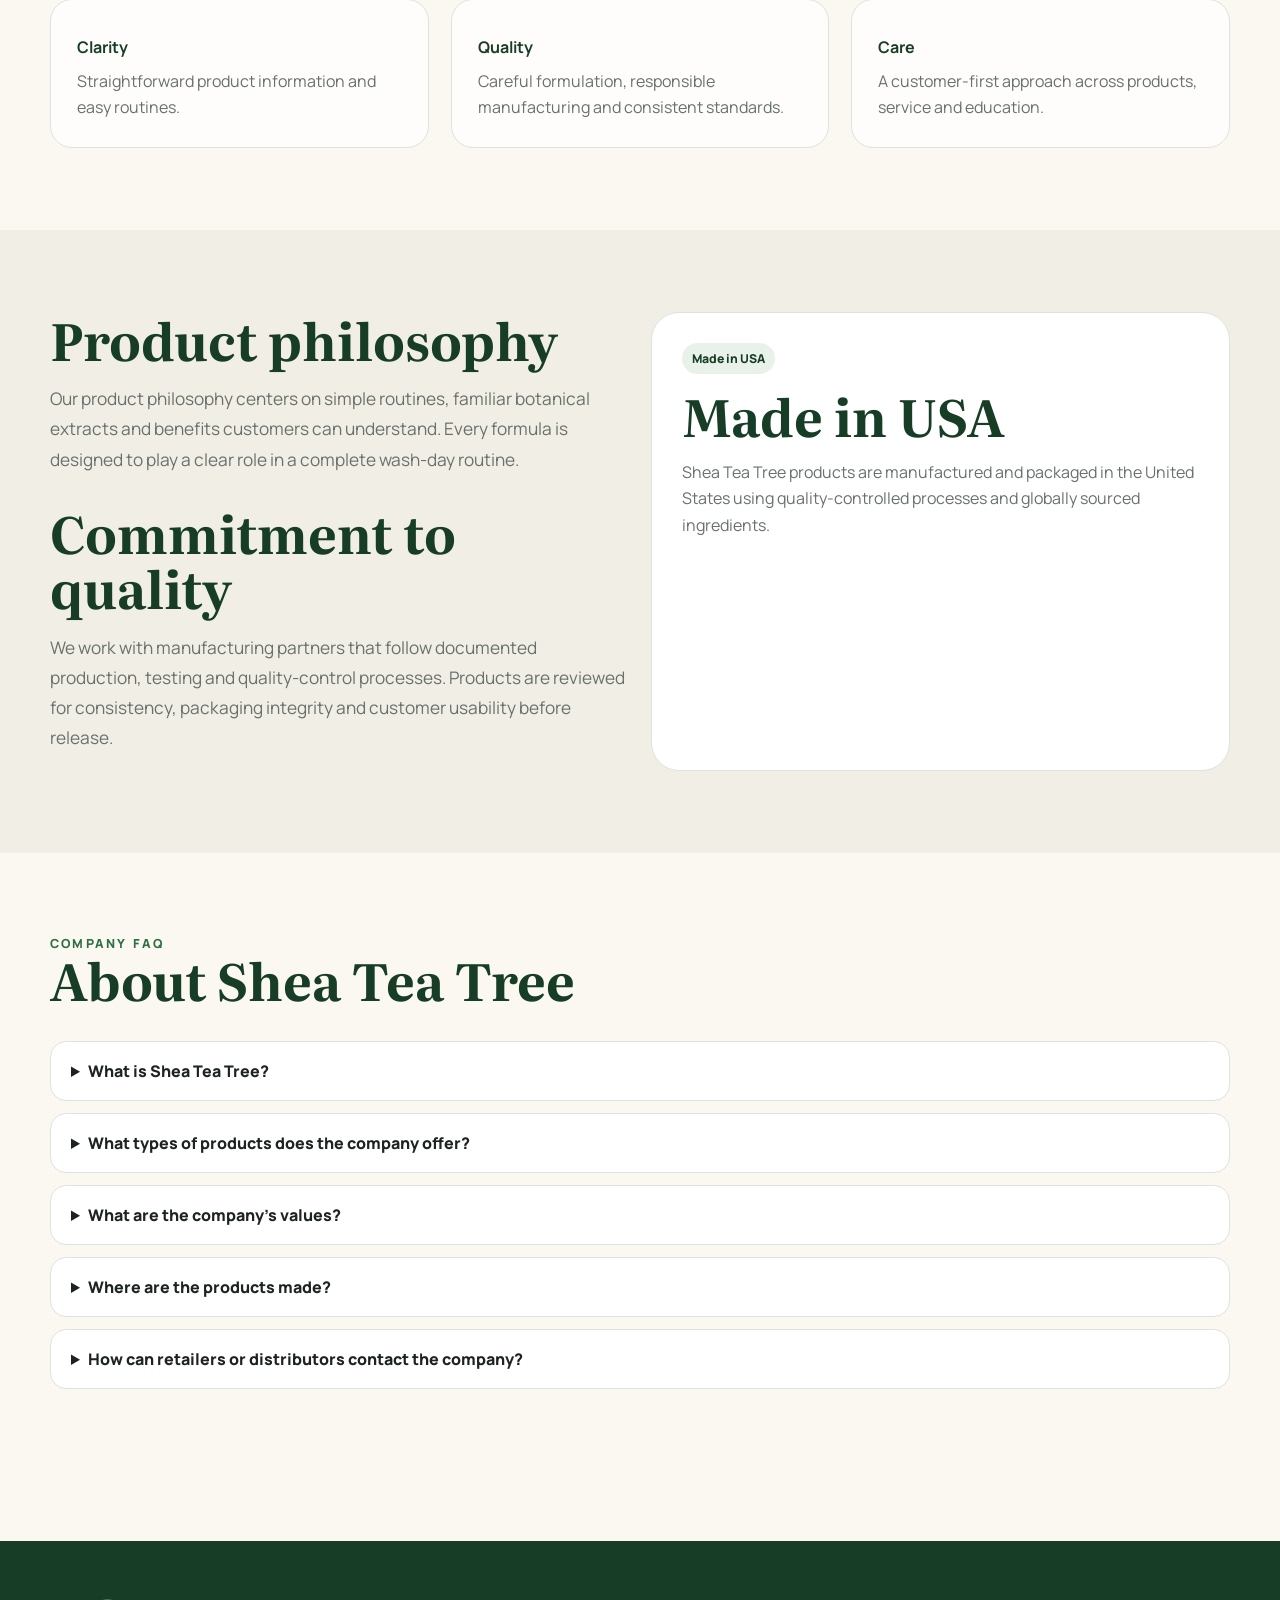
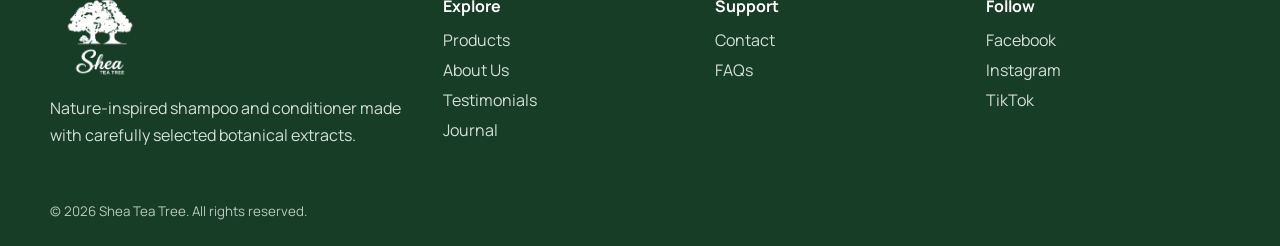
==== commit ce0c16da: "Add testimonials link to about navigation and footer" ====
--- a/about.html
+++ b/about.html
@@ -1 +1 @@
-<!doctype html><html lang="en-ET"><head><meta charset="utf-8"><meta name="viewport" content="width=device-width,initial-scale=1"><title>About Shea Tea Tree | Natural Hair Care Brand</title><meta name="description" content="Learn about Shea Tea Tree, our mission, vision, values, product philosophy and Made in USA commitment."><link rel="canonical" href="https://sheateatree.com/about.html"><link rel="stylesheet" href="https://fonts.googleapis.com/css2?family=Literata:wght@400;600;700&family=Manrope:wght@400;600;700;800&display=swap"><link rel="stylesheet" href="assets/css/site.css"></head><body><header class="site-header"><div class="container nav"><a class="brand" href="index.html"><img src="assets/images/shea-tea-tree-logo.png" alt="Shea Tea Tree logo"></a><button class="menu-btn" aria-label="Open menu">☰</button><nav class="nav-links"><a href="index.html">Home</a><a href="products.html">Products</a><a href="about.html">About</a><a href="blog.html">Blog</a><a class="nav-cta" href="contact.html">Contact Us</a></nav></div></header><main><section class="page-hero"><div class="container"><div class="eyebrow">About Shea Tea Tree</div><h1>Rooted in nature. Made for real routines.</h1><p>Shea Tea Tree brings botanical inspiration into simple, accessible daily hair care.</p></div></section><section class="section"><div class="container about-grid"><div class="hero-art"><img src="assets/images/shea-tea-tree-products.jpg" alt="Shea Tea Tree product collection"></div><div><h2>Company introduction</h2><p class="section-intro">Shea Tea Tree is a natural hair care brand focused on shampoo and conditioner products inspired by familiar botanical extracts and designed for straightforward daily routines.</p><h3>Our story</h3><p class="muted">The brand began with a simple idea: customers should not need a complicated routine to care for their hair. Shea Tea Tree was created to bring together recognizable ingredients, clear product benefits and easy guidance for cleansing, conditioning and maintaining moisture.</p></div></div></section><section class="section alt"><div class="container grid-2"><div class="soft-panel"><div class="eyebrow">Mission</div><h2>Our mission</h2><p class="muted">To make dependable, easy-to-understand hair care available to customers who want simple routines, botanical inspiration and consistent product quality.</p></div><div class="soft-panel"><div class="eyebrow">Vision</div><h2>Our vision</h2><p class="muted">To become a trusted international hair care brand known for accessible products, honest communication and practical education.</p></div></div></section><section class="section"><div class="container"><div class="section-head"><div><div class="eyebrow">Brand values</div><h2>What guides us</h2></div></div><div class="grid-3"><div class="feature"><strong>Clarity</strong><span class="muted">Straightforward product information and easy routines.</span></div><div class="feature"><strong>Quality</strong><span class="muted">Careful formulation, responsible manufacturing and consistent standards.</span></div><div class="feature"><strong>Care</strong><span class="muted">A customer-first approach across products, service and education.</span></div></div></div></section><section class="section alt"><div class="container grid-2"><div><h2>Product philosophy</h2><p class="section-intro">Our product philosophy centers on simple routines, familiar botanical extracts and benefits customers can understand. Every formula is designed to play a clear role in a complete wash-day routine.</p><h2 style="margin-top:30px">Commitment to quality</h2><p class="section-intro">We work with manufacturing partners that follow documented production, testing and quality-control processes. Products are reviewed for consistency, packaging integrity and customer usability before release.</p></div><div class="soft-panel"><span class="tag">Made in USA</span><h2 style="margin-top:14px">Made in USA</h2><p class="muted">Shea Tea Tree products are manufactured and packaged in the United States using quality-controlled processes and globally sourced ingredients.</p></div></div></section><section class="section"><div class="container"><div class="section-head"><div><div class="eyebrow">Company FAQ</div><h2>About Shea Tea Tree</h2></div></div><div class="faq"><details><summary>What is Shea Tea Tree?</summary><p>Shea Tea Tree is a natural hair care brand offering shampoo and conditioner products inspired by coconut, rosemary, tea tree and shea butter.</p></details><details><summary>What types of products does the company offer?</summary><p>The current collection includes sulfate-free shampoos and conditioners for cleansing, hydration, softness and scalp comfort.</p></details><details><summary>What are the company’s values?</summary><p>Clarity, quality and customer care guide the brand’s product development, communication and service.</p></details><details><summary>Where are the products made?</summary><p>The products are manufactured and packaged in the United States.</p></details><details><summary>How can retailers or distributors contact the company?</summary><p>Retailers and distributors can use the Contact page to send a partnership enquiry by email or WhatsApp.</p></details></div></div></section></main><footer class="footer"><div class="container"><div class="footer-grid"><div><img src="assets/images/shea-tea-tree-logo.png" alt="Shea Tea Tree" class="footer-logo"><p>Nature-inspired shampoo and conditioner made with carefully selected botanical extracts.</p></div><div><strong>Explore</strong><a href="products.html">Products</a><a href="about.html">About Us</a><a href="blog.html">Journal</a></div><div><strong>Support</strong><a href="contact.html">Contact</a><a href="index.html#faq">FAQs</a></div><div><strong>Follow</strong><a href="https://facebook.com/sheateatree" target="_blank" rel="noopener">Facebook</a><a href="https://instagram.com/sheateatree" target="_blank" rel="noopener">Instagram</a><a href="https://tiktok.com/@sheateatree" target="_blank" rel="noopener">TikTok</a></div></div><small>© 2026 Shea Tea Tree. All rights reserved.</small></div></footer><a class="whatsapp" href="https://wa.me/251911287197" target="_blank" rel="noopener">WhatsApp</a><script src="assets/js/site-full.js" defer></script></body></html>+<!doctype html><html lang="en-ET"><head><meta charset="utf-8"><meta name="viewport" content="width=device-width,initial-scale=1"><title>About Shea Tea Tree | Natural Hair Care Brand</title><meta name="description" content="Learn about Shea Tea Tree, our mission, vision, values, product philosophy and Made in USA commitment."><link rel="canonical" href="https://sheateatree.com/about.html"><link rel="stylesheet" href="https://fonts.googleapis.com/css2?family=Literata:wght@400;600;700&family=Manrope:wght@400;600;700;800&display=swap"><link rel="stylesheet" href="assets/css/site.css"></head><body><header class="site-header"><div class="container nav"><a class="brand" href="index.html"><img src="assets/images/shea-tea-tree-logo.png" alt="Shea Tea Tree logo"></a><button class="menu-btn" aria-label="Open menu">☰</button><nav class="nav-links"><a href="index.html">Home</a><a href="products.html">Products</a><a href="about.html">About</a><a href="testimonials.html">Testimonials</a><a href="blog.html">Blog</a><a class="nav-cta" href="contact.html">Contact Us</a></nav></div></header><main><section class="page-hero"><div class="container"><div class="eyebrow">About Shea Tea Tree</div><h1>Rooted in nature. Made for real routines.</h1><p>Shea Tea Tree brings botanical inspiration into simple, accessible daily hair care.</p></div></section><section class="section"><div class="container about-grid"><div class="hero-art"><img src="assets/images/shea-tea-tree-products.jpg" alt="Shea Tea Tree product collection"></div><div><h2>Company introduction</h2><p class="section-intro">Shea Tea Tree is a natural hair care brand focused on shampoo and conditioner products inspired by familiar botanical extracts and designed for straightforward daily routines.</p><h3>Our story</h3><p class="muted">The brand began with a simple idea: customers should not need a complicated routine to care for their hair. Shea Tea Tree was created to bring together recognizable ingredients, clear product benefits and easy guidance for cleansing, conditioning and maintaining moisture.</p></div></div></section><section class="section alt"><div class="container grid-2"><div class="soft-panel"><div class="eyebrow">Mission</div><h2>Our mission</h2><p class="muted">To make dependable, easy-to-understand hair care available to customers who want simple routines, botanical inspiration and consistent product quality.</p></div><div class="soft-panel"><div class="eyebrow">Vision</div><h2>Our vision</h2><p class="muted">To become a trusted international hair care brand known for accessible products, honest communication and practical education.</p></div></div></section><section class="section"><div class="container"><div class="section-head"><div><div class="eyebrow">Brand values</div><h2>What guides us</h2></div></div><div class="grid-3"><div class="feature"><strong>Clarity</strong><span class="muted">Straightforward product information and easy routines.</span></div><div class="feature"><strong>Quality</strong><span class="muted">Careful formulation, responsible manufacturing and consistent standards.</span></div><div class="feature"><strong>Care</strong><span class="muted">A customer-first approach across products, service and education.</span></div></div></div></section><section class="section alt"><div class="container grid-2"><div><h2>Product philosophy</h2><p class="section-intro">Our product philosophy centers on simple routines, familiar botanical extracts and benefits customers can understand. Every formula is designed to play a clear role in a complete wash-day routine.</p><h2 style="margin-top:30px">Commitment to quality</h2><p class="section-intro">We work with manufacturing partners that follow documented production, testing and quality-control processes. Products are reviewed for consistency, packaging integrity and customer usability before release.</p></div><div class="soft-panel"><span class="tag">Made in USA</span><h2 style="margin-top:14px">Made in USA</h2><p class="muted">Shea Tea Tree products are manufactured and packaged in the United States using quality-controlled processes and globally sourced ingredients.</p></div></div></section><section class="section"><div class="container"><div class="section-head"><div><div class="eyebrow">Company FAQ</div><h2>About Shea Tea Tree</h2></div></div><div class="faq"><details><summary>What is Shea Tea Tree?</summary><p>Shea Tea Tree is a natural hair care brand offering shampoo and conditioner products inspired by coconut, rosemary, tea tree and shea butter.</p></details><details><summary>What types of products does the company offer?</summary><p>The current collection includes sulfate-free shampoos and conditioners for cleansing, hydration, softness and scalp comfort.</p></details><details><summary>What are the company’s values?</summary><p>Clarity, quality and customer care guide the brand’s product development, communication and service.</p></details><details><summary>Where are the products made?</summary><p>The products are manufactured and packaged in the United States.</p></details><details><summary>How can retailers or distributors contact the company?</summary><p>Retailers and distributors can use the Contact page to send a partnership enquiry by email or WhatsApp.</p></details></div></div></section></main><footer class="footer"><div class="container"><div class="footer-grid"><div><img src="assets/images/shea-tea-tree-logo.png" alt="Shea Tea Tree" class="footer-logo"><p>Nature-inspired shampoo and conditioner made with carefully selected botanical extracts.</p></div><div><strong>Explore</strong><a href="products.html">Products</a><a href="about.html">About Us</a><a href="testimonials.html">Testimonials</a><a href="blog.html">Journal</a></div><div><strong>Support</strong><a href="contact.html">Contact</a><a href="index.html#faq">FAQs</a></div><div><strong>Follow</strong><a href="https://facebook.com/sheateatree" target="_blank" rel="noopener">Facebook</a><a href="https://instagram.com/sheateatree" target="_blank" rel="noopener">Instagram</a><a href="https://tiktok.com/@sheateatree" target="_blank" rel="noopener">TikTok</a></div></div><small>© 2026 Shea Tea Tree. All rights reserved.</small></div></footer><a class="whatsapp" href="https://wa.me/251911287197" target="_blank" rel="noopener">WhatsApp</a><script src="assets/js/site-full.js" defer></script></body></html>
--- a/assets/css/site.css
+++ b/assets/css/site.css
@@ -1,4 +1,4 @@
 :root{--green:#173d26;--green-2:#2e6f44;--cream:#fbf8f1;--peach:#f3c997;--ink:#1d241f;--muted:#68716b;--line:#dde3dd;--white:#fff;--placeholder:#fff7e8}
-*{box-sizing:border-box}html{scroll-behavior:smooth}body{margin:0;font-family:Manrope,Arial,sans-serif;color:var(--ink);background:var(--cream)}img{max-width:100%;display:block}a{text-decoration:none;color:inherit}.container{width:min(1180px,calc(100% - 32px));margin:auto}.site-header{position:sticky;top:0;z-index:20;background:rgba(251,248,241,.94);backdrop-filter:blur(14px);border-bottom:1px solid rgba(23,61,38,.08)}.nav{min-height:104px;padding:10px 0;display:flex;align-items:center;justify-content:space-between;gap:24px}.brand{display:flex;align-items:center;align-self:stretch;overflow:visible}.brand img{width:104px;max-height:88px;object-fit:contain;object-position:center;transform:translateY(2px)}.nav-links{display:flex;gap:28px;align-items:center}.nav-links a{font-weight:700;font-size:.95rem}.nav-links a[href="contact.html"]:not(.nav-cta){display:none}.nav-cta,.btn{display:inline-flex;align-items:center;justify-content:center;border-radius:999px;padding:12px 22px;font-weight:800;border:1px solid var(--green);transition:.2s}.nav-cta,.btn.primary{background:var(--green);color:white}.btn.secondary{background:white;color:var(--green)}.menu-btn{display:none;border:0;background:none;font-size:1.5rem}.hero{padding:72px 0 52px}.hero-grid{display:grid;grid-template-columns:1.05fr .95fr;gap:56px;align-items:center}.eyebrow{letter-spacing:.18em;text-transform:uppercase;font-size:.78rem;font-weight:800;color:var(--green-2)}h1,h2,h3{font-family:Literata,Georgia,serif;margin:0;color:var(--green)}h1{font-size:clamp(3rem,6vw,5.7rem);line-height:.98}h2{font-size:clamp(2rem,4vw,3.4rem);line-height:1.08}.hero p,.section-intro{color:var(--muted);font-size:1.08rem;line-height:1.75}.hero-actions{display:flex;gap:12px;flex-wrap:wrap;margin-top:24px}.hero-art{background:linear-gradient(145deg,var(--peach),#f7e1c7 45%,#eef6ef);border-radius:40px;padding:28px;box-shadow:0 28px 60px rgba(23,61,38,.12)}.hero-art img{margin:auto;max-height:590px;object-fit:contain}.section{padding:82px 0}.section.alt{background:#f1eee6}.section-head{display:flex;justify-content:space-between;gap:24px;align-items:end;margin-bottom:34px}.grid-4{display:grid;grid-template-columns:repeat(4,1fr);gap:22px}.grid-3{display:grid;grid-template-columns:repeat(3,1fr);gap:22px}.grid-2{display:grid;grid-template-columns:repeat(2,1fr);gap:22px}.card{background:white;border:1px solid var(--line);border-radius:24px;overflow:hidden;box-shadow:0 12px 30px rgba(20,45,29,.05)}.card-body{padding:22px}.product-card img{aspect-ratio:4/5;object-fit:contain;background:linear-gradient(#f7efe5,#fff)}.tag{display:inline-flex;padding:7px 10px;border-radius:999px;background:#e8f2ea;color:var(--green);font-size:.76rem;font-weight:800}.product-card h3,.article-card h3{font-size:1.3rem;margin:12px 0 8px}.muted{color:var(--muted);line-height:1.65}.feature{padding:26px;border:1px solid var(--line);border-radius:22px;background:rgba(255,255,255,.75)}.feature strong{display:block;color:var(--green);margin:10px 0}.faq{display:grid;gap:12px}.faq details{background:white;border:1px solid var(--line);border-radius:16px;padding:18px 20px}.faq summary{font-weight:800;cursor:pointer}.faq p{color:var(--muted);line-height:1.65}.page-hero{padding:72px 0 42px;text-align:center}.page-hero p{max-width:760px;margin:18px auto 0;color:var(--muted);line-height:1.7}.about-grid,.contact-grid,.product-detail{display:grid;grid-template-columns:1fr 1fr;gap:48px;align-items:center}.soft-panel{background:white;border:1px solid var(--line);border-radius:28px;padding:30px}.product-detail img{background:linear-gradient(145deg,#f5d3ad,#f9f7f1);border-radius:32px}.specs{display:grid;grid-template-columns:repeat(2,1fr);gap:12px;margin:22px 0}.spec{padding:16px;border-radius:16px;background:#f1f5f1}.blog-grid{display:grid;grid-template-columns:2fr 1fr;gap:28px}.article-card img{aspect-ratio:16/9;object-fit:cover}.article{max-width:820px;margin:auto}.article h2{margin-top:42px}.article p{font-family:Literata,Georgia,serif;font-size:1.08rem;line-height:1.9;color:#414943}.contact-form{display:grid;gap:14px}.contact-form input,.contact-form textarea{width:100%;padding:14px 16px;border:1px solid var(--line);border-radius:14px;background:#fff;font:inherit}.footer{background:var(--green);color:#eaf1eb;padding:54px 0 26px;margin-top:70px}.footer-grid{display:grid;grid-template-columns:1.5fr repeat(3,1fr);gap:28px}.footer a{display:block;margin:8px 0;color:#d4dfd6}.footer small{display:block;margin-top:36px;color:#b9c9bc}.whatsapp{position:fixed;right:18px;bottom:18px;background:#25D366;color:#fff;padding:14px 18px;border-radius:999px;font-weight:800;box-shadow:0 14px 30px rgba(0,0,0,.2)}.placeholder{background:var(--placeholder);border:1px dashed #d8a862;border-radius:16px;padding:14px;color:#7a5b2f}.placeholder strong{color:#7a4b12}.media-placeholder{display:grid;place-items:center;min-height:280px;border:2px dashed #c9b28f;border-radius:22px;background:#fffaf1;color:#8a6a3b;text-align:center;padding:24px}.gallery{display:grid;grid-template-columns:2fr 1fr 1fr;gap:12px;margin-top:18px}.gallery img,.gallery .media-placeholder{height:220px;object-fit:cover}.meta{display:flex;gap:12px;flex-wrap:wrap;color:var(--muted);font-size:.9rem;margin:12px 0 20px}.share-row{display:flex;gap:10px;flex-wrap:wrap;margin:24px 0}.share-row a{padding:10px 14px;border:1px solid var(--line);border-radius:999px;background:white}.list-clean{padding-left:18px;color:var(--muted);line-height:1.8}.map-placeholder{min-height:320px;display:grid;place-items:center;background:#edf3ed;border-radius:24px;border:1px solid var(--line);text-align:center;padding:24px}.product-group{margin-top:44px}.product-group h2{margin-bottom:22px}
-@media(max-width:900px){.nav{min-height:92px;padding:8px 0}.brand img{width:92px;max-height:78px;transform:translateY(1px)}.nav-links{display:none;position:absolute;left:16px;right:16px;top:90px;background:#fff;border:1px solid var(--line);border-radius:18px;padding:18px;flex-direction:column}.nav-links.open{display:flex}.menu-btn{display:block}.hero-grid,.about-grid,.contact-grid,.product-detail,.blog-grid{grid-template-columns:1fr}.grid-4{grid-template-columns:repeat(2,1fr)}.grid-3,.grid-2{grid-template-columns:1fr}.footer-grid{grid-template-columns:1fr 1fr}.hero{padding-top:42px}.hero-art{order:-1}.gallery{grid-template-columns:1fr 1fr}.gallery>*:first-child{grid-column:1/-1}}
+*{box-sizing:border-box}html{scroll-behavior:smooth}body{margin:0;font-family:Manrope,Arial,sans-serif;color:var(--ink);background:var(--cream)}img{max-width:100%;display:block}a{text-decoration:none;color:inherit}.container{width:min(1180px,calc(100% - 32px));margin:auto}.site-header{position:sticky;top:0;z-index:20;background:rgba(251,248,241,.94);backdrop-filter:blur(14px);border-bottom:1px solid rgba(23,61,38,.08)}.nav{min-height:104px;padding:10px 0;display:flex;align-items:center;justify-content:space-between;gap:24px}.brand{display:flex;align-items:center;align-self:stretch;overflow:visible}.brand img{width:104px;max-height:88px;object-fit:contain;object-position:center;transform:translateY(2px)}.nav-links{display:flex;gap:24px;align-items:center}.nav-links a{font-weight:700;font-size:.94rem}.nav-cta,.btn{display:inline-flex;align-items:center;justify-content:center;border-radius:999px;padding:12px 22px;font-weight:800;border:1px solid var(--green);transition:.2s}.nav-cta,.btn.primary{background:var(--green);color:white}.btn.secondary{background:white;color:var(--green)}.menu-btn{display:none;border:0;background:none;font-size:1.5rem}.hero{padding:72px 0 52px}.hero-grid{display:grid;grid-template-columns:1.05fr .95fr;gap:56px;align-items:center}.eyebrow{letter-spacing:.18em;text-transform:uppercase;font-size:.78rem;font-weight:800;color:var(--green-2)}h1,h2,h3{font-family:Literata,Georgia,serif;margin:0;color:var(--green)}h1{font-size:clamp(3rem,6vw,5.7rem);line-height:.98}h2{font-size:clamp(2rem,4vw,3.4rem);line-height:1.08}.hero p,.section-intro{color:var(--muted);font-size:1.08rem;line-height:1.75}.hero-actions{display:flex;gap:12px;flex-wrap:wrap;margin-top:24px}.hero-art{background:linear-gradient(145deg,var(--peach),#f7e1c7 45%,#eef6ef);border-radius:40px;padding:28px;box-shadow:0 28px 60px rgba(23,61,38,.12)}.hero-art img{margin:auto;max-height:590px;object-fit:contain}.section{padding:82px 0}.section.alt{background:#f1eee6}.section-head{display:flex;justify-content:space-between;gap:24px;align-items:end;margin-bottom:34px}.grid-4{display:grid;grid-template-columns:repeat(4,1fr);gap:22px}.grid-3{display:grid;grid-template-columns:repeat(3,1fr);gap:22px}.grid-2{display:grid;grid-template-columns:repeat(2,1fr);gap:22px}.card{background:white;border:1px solid var(--line);border-radius:24px;overflow:hidden;box-shadow:0 12px 30px rgba(20,45,29,.05)}.card-body{padding:22px}.product-card img{aspect-ratio:4/5;object-fit:contain;background:linear-gradient(#f7efe5,#fff)}.tag{display:inline-flex;padding:7px 10px;border-radius:999px;background:#e8f2ea;color:var(--green);font-size:.76rem;font-weight:800}.product-card h3,.article-card h3{font-size:1.3rem;margin:12px 0 8px}.muted{color:var(--muted);line-height:1.65}.feature{padding:26px;border:1px solid var(--line);border-radius:22px;background:rgba(255,255,255,.75)}.feature strong{display:block;color:var(--green);margin:10px 0}.faq{display:grid;gap:12px}.faq details{background:white;border:1px solid var(--line);border-radius:16px;padding:18px 20px}.faq summary{font-weight:800;cursor:pointer}.faq p{color:var(--muted);line-height:1.65}.page-hero{padding:72px 0 42px;text-align:center}.page-hero p{max-width:760px;margin:18px auto 0;color:var(--muted);line-height:1.7}.about-grid,.contact-grid,.product-detail{display:grid;grid-template-columns:1fr 1fr;gap:48px;align-items:center}.soft-panel{background:white;border:1px solid var(--line);border-radius:28px;padding:30px}.product-detail img{background:linear-gradient(145deg,#f5d3ad,#f9f7f1);border-radius:32px}.specs{display:grid;grid-template-columns:repeat(2,1fr);gap:12px;margin:22px 0}.spec{padding:16px;border-radius:16px;background:#f1f5f1}.blog-grid{display:grid;grid-template-columns:2fr 1fr;gap:28px}.article-card img{aspect-ratio:16/9;object-fit:cover}.article{max-width:820px;margin:auto}.article h2{margin-top:42px}.article p{font-family:Literata,Georgia,serif;font-size:1.08rem;line-height:1.9;color:#414943}.contact-form{display:grid;gap:14px}.contact-form input,.contact-form textarea{width:100%;padding:14px 16px;border:1px solid var(--line);border-radius:14px;background:#fff;font:inherit}.testimonial-grid{display:grid;grid-template-columns:repeat(3,1fr);gap:24px}.testimonial-card{background:#fff;border:1px solid var(--line);border-radius:24px;overflow:hidden;box-shadow:0 12px 30px rgba(20,45,29,.05)}.testimonial-video-placeholder{aspect-ratio:9/16;background:linear-gradient(160deg,#0d0d0f,#222b25);color:#fff;display:flex;flex-direction:column;align-items:center;justify-content:center;text-align:center;gap:10px;padding:24px}.testimonial-video-placeholder small{color:#cfd7d1}.tiktok-mark{font-size:3rem;line-height:1}.testimonial-body{padding:22px}.testimonial-body h3{font-size:1.35rem;margin:14px 0 8px}.testimonial-link{margin-top:8px}.testimonial-link.is-disabled{opacity:.55;pointer-events:none}.testimonial-note{margin-top:34px;text-align:center}.footer{background:var(--green);color:#eaf1eb;padding:54px 0 26px;margin-top:70px}.footer-grid{display:grid;grid-template-columns:1.5fr repeat(3,1fr);gap:28px}.footer-logo{width:100px;max-height:84px;object-fit:contain;filter:brightness(0) invert(1);margin-bottom:12px}.footer strong{display:block;margin-bottom:12px;color:#fff}.footer p{max-width:360px;line-height:1.7;color:#d4dfd6}.footer a{display:block;margin:8px 0;color:#d4dfd6}.footer small{display:block;margin-top:36px;color:#b9c9bc}.whatsapp{position:fixed;right:18px;bottom:18px;background:#25D366;color:#fff;padding:14px 18px;border-radius:999px;font-weight:800;box-shadow:0 14px 30px rgba(0,0,0,.2)}.placeholder{background:var(--placeholder);border:1px dashed #d8a862;border-radius:16px;padding:14px;color:#7a5b2f}.placeholder strong{color:#7a4b12}.media-placeholder{display:grid;place-items:center;min-height:280px;border:2px dashed #c9b28f;border-radius:22px;background:#fffaf1;color:#8a6a3b;text-align:center;padding:24px}.gallery{display:grid;grid-template-columns:2fr 1fr 1fr;gap:12px;margin-top:18px}.gallery img,.gallery .media-placeholder{height:220px;object-fit:cover}.meta{display:flex;gap:12px;flex-wrap:wrap;color:var(--muted);font-size:.9rem;margin:12px 0 20px}.share-row{display:flex;gap:10px;flex-wrap:wrap;margin:24px 0}.share-row a{padding:10px 14px;border:1px solid var(--line);border-radius:999px;background:white}.list-clean{padding-left:18px;color:var(--muted);line-height:1.8}.map-placeholder{min-height:320px;display:grid;place-items:center;background:#edf3ed;border-radius:24px;border:1px solid var(--line);text-align:center;padding:24px}.product-group{margin-top:44px}.product-group h2{margin-bottom:22px}
+@media(max-width:900px){.nav{min-height:92px;padding:8px 0}.brand img{width:92px;max-height:78px;transform:translateY(1px)}.nav-links{display:none;position:absolute;left:16px;right:16px;top:90px;background:#fff;border:1px solid var(--line);border-radius:18px;padding:18px;flex-direction:column}.nav-links.open{display:flex}.menu-btn{display:block}.hero-grid,.about-grid,.contact-grid,.product-detail,.blog-grid{grid-template-columns:1fr}.grid-4{grid-template-columns:repeat(2,1fr)}.grid-3,.grid-2,.testimonial-grid{grid-template-columns:1fr}.footer-grid{grid-template-columns:1fr 1fr}.hero{padding-top:42px}.hero-art{order:-1}.gallery{grid-template-columns:1fr 1fr}.gallery>*:first-child{grid-column:1/-1}.testimonial-video-placeholder{aspect-ratio:16/9}}
 @media(max-width:560px){.grid-4{grid-template-columns:1fr}.section{padding:58px 0}.section-head{align-items:start;flex-direction:column}.footer-grid{grid-template-columns:1fr}.specs{grid-template-columns:1fr}h1{font-size:3.2rem}.hero-art{padding:16px;border-radius:24px}.gallery{grid-template-columns:1fr}.gallery>*:first-child{grid-column:auto}}
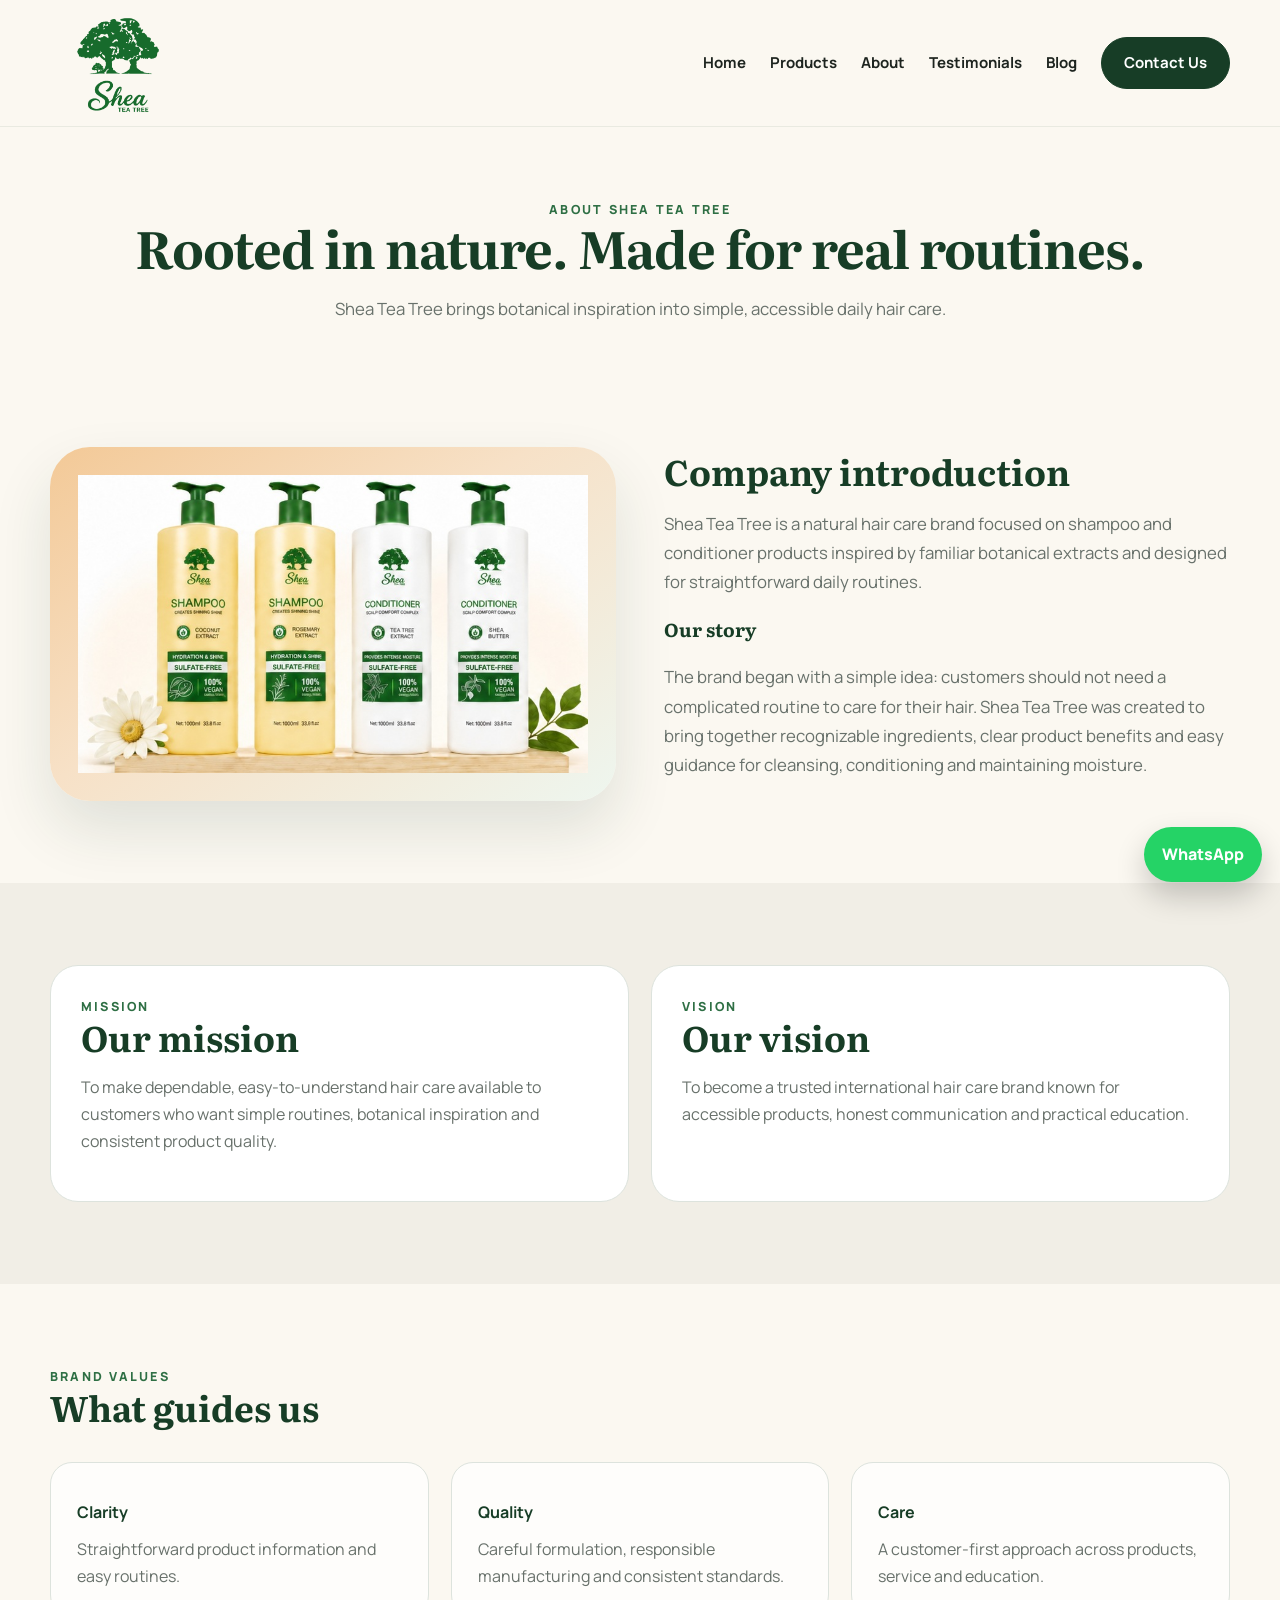
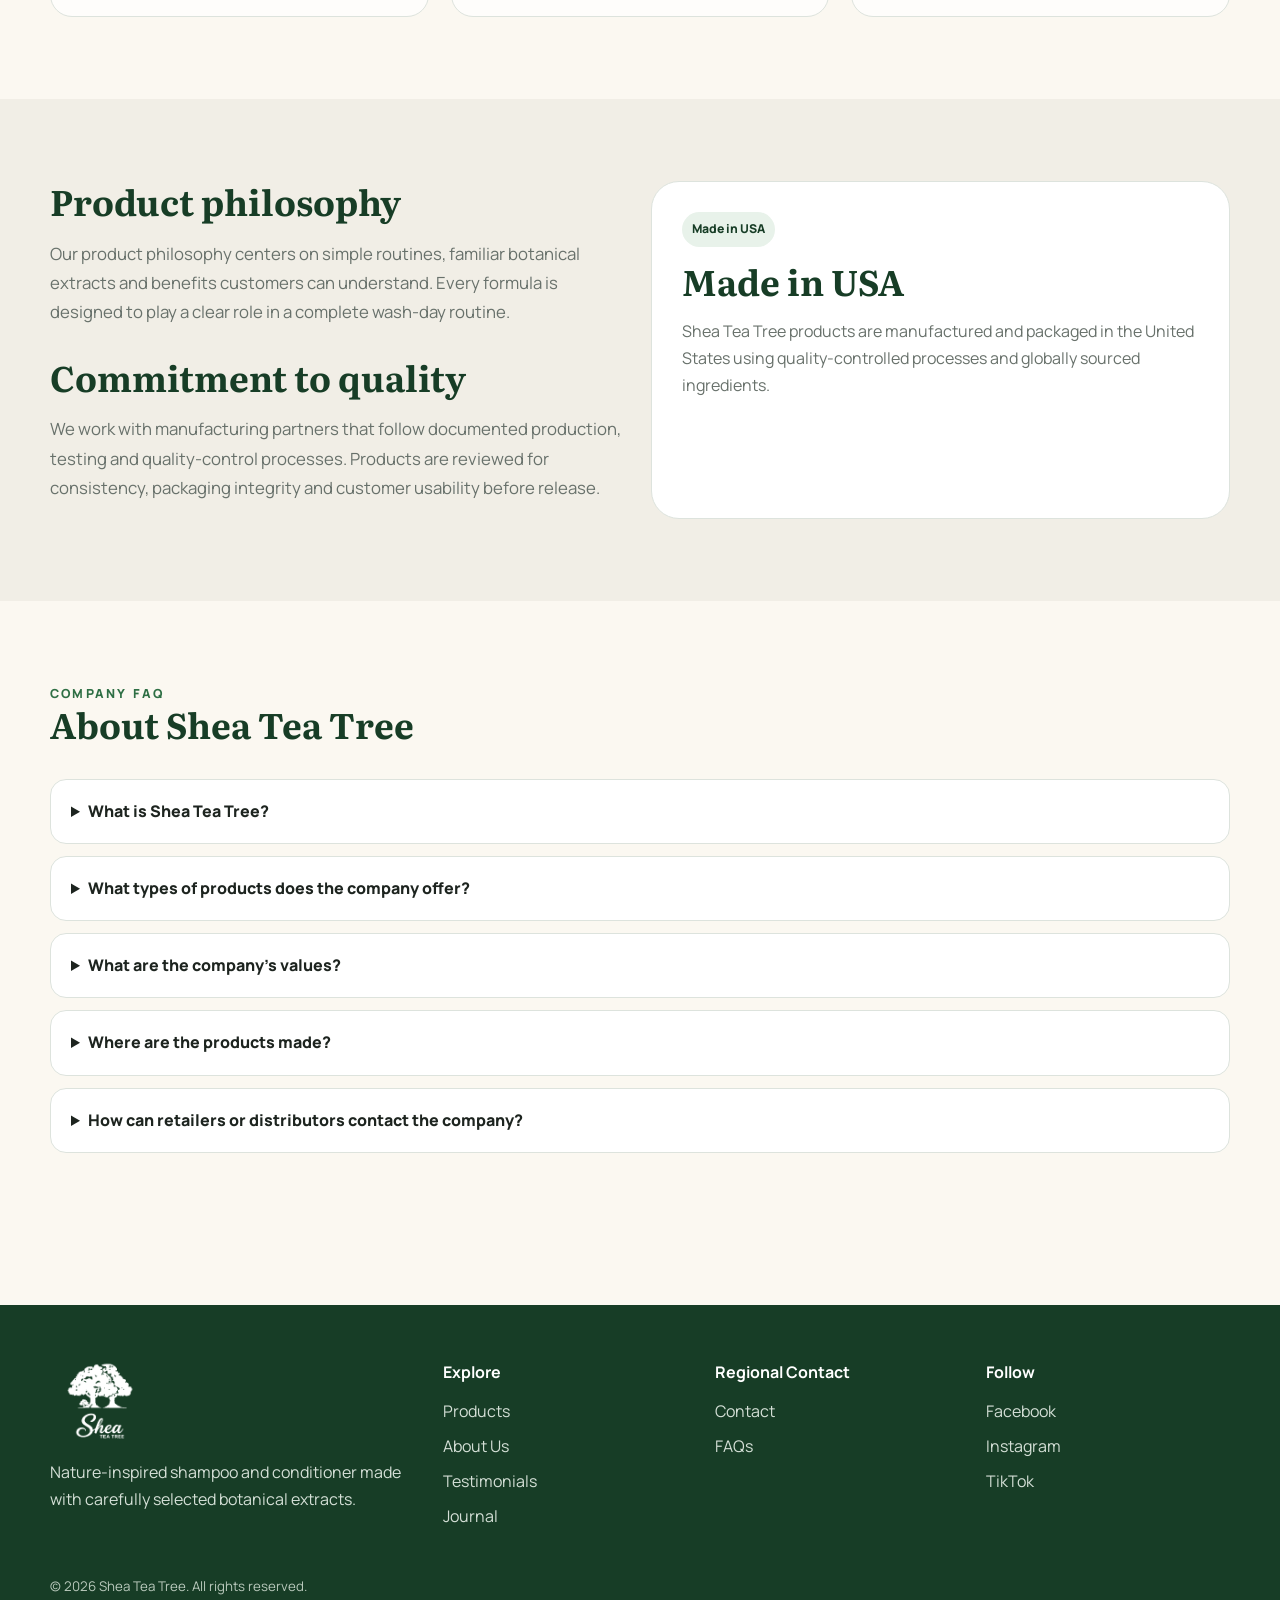
==== commit cc4dd592: "Add Google tag to all website pages" ====
--- a/about.html
+++ b/about.html
@@ -1 +1,9 @@
-<!doctype html><html lang="en-ET"><head><meta charset="utf-8"><meta name="viewport" content="width=device-width,initial-scale=1"><title>About Shea Tea Tree | Natural Hair Care Brand</title><meta name="description" content="Learn about Shea Tea Tree, our mission, vision, values, product philosophy and Made in USA commitment."><link rel="canonical" href="https://sheateatree.com/about.html"><link rel="stylesheet" href="https://fonts.googleapis.com/css2?family=Literata:wght@400;600;700&family=Manrope:wght@400;600;700;800&display=swap"><link rel="stylesheet" href="assets/css/site.css"></head><body><header class="site-header"><div class="container nav"><a class="brand" href="index.html"><img src="assets/images/shea-tea-tree-logo.png" alt="Shea Tea Tree logo"></a><button class="menu-btn" aria-label="Open menu">☰</button><nav class="nav-links"><a href="index.html">Home</a><a href="products.html">Products</a><a href="about.html">About</a><a href="testimonials.html">Testimonials</a><a href="blog.html">Blog</a><a class="nav-cta" href="contact.html">Contact Us</a></nav></div></header><main><section class="page-hero"><div class="container"><div class="eyebrow">About Shea Tea Tree</div><h1>Rooted in nature. Made for real routines.</h1><p>Shea Tea Tree brings botanical inspiration into simple, accessible daily hair care.</p></div></section><section class="section"><div class="container about-grid"><div class="hero-art"><img src="assets/images/shea-tea-tree-products.jpg" alt="Shea Tea Tree product collection"></div><div><h2>Company introduction</h2><p class="section-intro">Shea Tea Tree is a natural hair care brand focused on shampoo and conditioner products inspired by familiar botanical extracts and designed for straightforward daily routines.</p><h3>Our story</h3><p class="muted">The brand began with a simple idea: customers should not need a complicated routine to care for their hair. Shea Tea Tree was created to bring together recognizable ingredients, clear product benefits and easy guidance for cleansing, conditioning and maintaining moisture.</p></div></div></section><section class="section alt"><div class="container grid-2"><div class="soft-panel"><div class="eyebrow">Mission</div><h2>Our mission</h2><p class="muted">To make dependable, easy-to-understand hair care available to customers who want simple routines, botanical inspiration and consistent product quality.</p></div><div class="soft-panel"><div class="eyebrow">Vision</div><h2>Our vision</h2><p class="muted">To become a trusted international hair care brand known for accessible products, honest communication and practical education.</p></div></div></section><section class="section"><div class="container"><div class="section-head"><div><div class="eyebrow">Brand values</div><h2>What guides us</h2></div></div><div class="grid-3"><div class="feature"><strong>Clarity</strong><span class="muted">Straightforward product information and easy routines.</span></div><div class="feature"><strong>Quality</strong><span class="muted">Careful formulation, responsible manufacturing and consistent standards.</span></div><div class="feature"><strong>Care</strong><span class="muted">A customer-first approach across products, service and education.</span></div></div></div></section><section class="section alt"><div class="container grid-2"><div><h2>Product philosophy</h2><p class="section-intro">Our product philosophy centers on simple routines, familiar botanical extracts and benefits customers can understand. Every formula is designed to play a clear role in a complete wash-day routine.</p><h2 style="margin-top:30px">Commitment to quality</h2><p class="section-intro">We work with manufacturing partners that follow documented production, testing and quality-control processes. Products are reviewed for consistency, packaging integrity and customer usability before release.</p></div><div class="soft-panel"><span class="tag">Made in USA</span><h2 style="margin-top:14px">Made in USA</h2><p class="muted">Shea Tea Tree products are manufactured and packaged in the United States using quality-controlled processes and globally sourced ingredients.</p></div></div></section><section class="section"><div class="container"><div class="section-head"><div><div class="eyebrow">Company FAQ</div><h2>About Shea Tea Tree</h2></div></div><div class="faq"><details><summary>What is Shea Tea Tree?</summary><p>Shea Tea Tree is a natural hair care brand offering shampoo and conditioner products inspired by coconut, rosemary, tea tree and shea butter.</p></details><details><summary>What types of products does the company offer?</summary><p>The current collection includes sulfate-free shampoos and conditioners for cleansing, hydration, softness and scalp comfort.</p></details><details><summary>What are the company’s values?</summary><p>Clarity, quality and customer care guide the brand’s product development, communication and service.</p></details><details><summary>Where are the products made?</summary><p>The products are manufactured and packaged in the United States.</p></details><details><summary>How can retailers or distributors contact the company?</summary><p>Retailers and distributors can use the Contact page to send a partnership enquiry by email or WhatsApp.</p></details></div></div></section></main><footer class="footer"><div class="container"><div class="footer-grid"><div><img src="assets/images/shea-tea-tree-logo.png" alt="Shea Tea Tree" class="footer-logo"><p>Nature-inspired shampoo and conditioner made with carefully selected botanical extracts.</p></div><div><strong>Explore</strong><a href="products.html">Products</a><a href="about.html">About Us</a><a href="testimonials.html">Testimonials</a><a href="blog.html">Journal</a></div><div><strong>Support</strong><a href="contact.html">Contact</a><a href="index.html#faq">FAQs</a></div><div><strong>Follow</strong><a href="https://facebook.com/sheateatree" target="_blank" rel="noopener">Facebook</a><a href="https://instagram.com/sheateatree" target="_blank" rel="noopener">Instagram</a><a href="https://tiktok.com/@sheateatree" target="_blank" rel="noopener">TikTok</a></div></div><small>© 2026 Shea Tea Tree. All rights reserved.</small></div></footer><a class="whatsapp" href="https://wa.me/251911287197" target="_blank" rel="noopener">WhatsApp</a><script src="assets/js/site-full.js" defer></script></body></html>+<!doctype html><html lang="en-ET"><head><!-- Google tag (gtag.js) -->
+<script async src="https://www.googletagmanager.com/gtag/js?id=G-TCMGN279Z8"></script>
+<script>
+  window.dataLayer = window.dataLayer || [];
+  function gtag(){dataLayer.push(arguments);}
+  gtag('js', new Date());
+
+  gtag('config', 'G-TCMGN279Z8');
+</script><meta charset="utf-8"><meta name="viewport" content="width=device-width,initial-scale=1"><title>About Shea Tea Tree | Natural Hair Care Brand</title><meta name="description" content="Learn about Shea Tea Tree, our mission, vision, values, product philosophy and Made in USA commitment."><link rel="canonical" href="https://sheateatree.com/about.html"><link rel="stylesheet" href="https://fonts.googleapis.com/css2?family=Literata:wght@400;600;700&family=Manrope:wght@400;600;700;800&display=swap"><link rel="stylesheet" href="assets/css/site.css"></head><body><header class="site-header"><div class="container nav"><a class="brand" href="index.html"><img src="assets/images/shea-tea-tree-logo.png" alt="Shea Tea Tree logo"></a><button class="menu-btn" aria-label="Open menu">☰</button><nav class="nav-links"><a href="index.html">Home</a><a href="products.html">Products</a><a href="about.html">About</a><a href="testimonials.html">Testimonials</a><a href="blog.html">Blog</a><a class="nav-cta" href="contact.html">Contact Us</a></nav></div></header><main><section class="page-hero"><div class="container"><div class="eyebrow">About Shea Tea Tree</div><h1>Rooted in nature. Made for real routines.</h1><p>Shea Tea Tree brings botanical inspiration into simple, accessible daily hair care.</p></div></section><section class="section"><div class="container about-grid"><div class="hero-art"><img src="assets/images/shea-tea-tree-products.jpg" alt="Shea Tea Tree product collection"></div><div><h2>Company introduction</h2><p class="section-intro">Shea Tea Tree is a natural hair care brand focused on shampoo and conditioner products inspired by familiar botanical extracts and designed for straightforward daily routines.</p><h3>Our story</h3><p class="muted">The brand began with a simple idea: customers should not need a complicated routine to care for their hair. Shea Tea Tree was created to bring together recognizable ingredients, clear product benefits and easy guidance for cleansing, conditioning and maintaining moisture.</p></div></div></section><section class="section alt"><div class="container grid-2"><div class="soft-panel"><div class="eyebrow">Mission</div><h2>Our mission</h2><p class="muted">To make dependable, easy-to-understand hair care available to customers who want simple routines, botanical inspiration and consistent product quality.</p></div><div class="soft-panel"><div class="eyebrow">Vision</div><h2>Our vision</h2><p class="muted">To become a trusted international hair care brand known for accessible products, honest communication and practical education.</p></div></div></section><section class="section"><div class="container"><div class="section-head"><div><div class="eyebrow">Brand values</div><h2>What guides us</h2></div></div><div class="grid-3"><div class="feature"><strong>Clarity</strong><span class="muted">Straightforward product information and easy routines.</span></div><div class="feature"><strong>Quality</strong><span class="muted">Careful formulation, responsible manufacturing and consistent standards.</span></div><div class="feature"><strong>Care</strong><span class="muted">A customer-first approach across products, service and education.</span></div></div></div></section><section class="section alt"><div class="container grid-2"><div><h2>Product philosophy</h2><p class="section-intro">Our product philosophy centers on simple routines, familiar botanical extracts and benefits customers can understand. Every formula is designed to play a clear role in a complete wash-day routine.</p><h2 style="margin-top:30px">Commitment to quality</h2><p class="section-intro">We work with manufacturing partners that follow documented production, testing and quality-control processes. Products are reviewed for consistency, packaging integrity and customer usability before release.</p></div><div class="soft-panel"><span class="tag">Made in USA</span><h2 style="margin-top:14px">Made in USA</h2><p class="muted">Shea Tea Tree products are manufactured and packaged in the United States using quality-controlled processes and globally sourced ingredients.</p></div></div></section><section class="section"><div class="container"><div class="section-head"><div><div class="eyebrow">Company FAQ</div><h2>About Shea Tea Tree</h2></div></div><div class="faq"><details><summary>What is Shea Tea Tree?</summary><p>Shea Tea Tree is a natural hair care brand offering shampoo and conditioner products inspired by coconut, rosemary, tea tree and shea butter.</p></details><details><summary>What types of products does the company offer?</summary><p>The current collection includes sulfate-free shampoos and conditioners for cleansing, hydration, softness and scalp comfort.</p></details><details><summary>What are the company’s values?</summary><p>Clarity, quality and customer care guide the brand’s product development, communication and service.</p></details><details><summary>Where are the products made?</summary><p>The products are manufactured and packaged in the United States.</p></details><details><summary>How can retailers or distributors contact the company?</summary><p>Retailers and distributors can use the Contact page to send a partnership enquiry by email or WhatsApp.</p></details></div></div></section></main><footer class="footer"><div class="container"><div class="footer-grid"><div><img src="assets/images/shea-tea-tree-logo.png" alt="Shea Tea Tree" class="footer-logo"><p>Nature-inspired shampoo and conditioner made with carefully selected botanical extracts.</p></div><div><strong>Explore</strong><a href="products.html">Products</a><a href="about.html">About Us</a><a href="testimonials.html">Testimonials</a><a href="blog.html">Journal</a></div><div><strong>Support</strong><a href="contact.html">Contact</a><a href="index.html#faq">FAQs</a></div><div><strong>Follow</strong><a href="https://facebook.com/sheateatree" target="_blank" rel="noopener">Facebook</a><a href="https://instagram.com/sheateatree" target="_blank" rel="noopener">Instagram</a><a href="https://tiktok.com/@sheateatree" target="_blank" rel="noopener">TikTok</a></div></div><small>© 2026 Shea Tea Tree. All rights reserved.</small></div></footer><a class="whatsapp" href="https://wa.me/251911287197" target="_blank" rel="noopener">WhatsApp</a><script src="assets/js/site-full.js" defer></script></body></html>
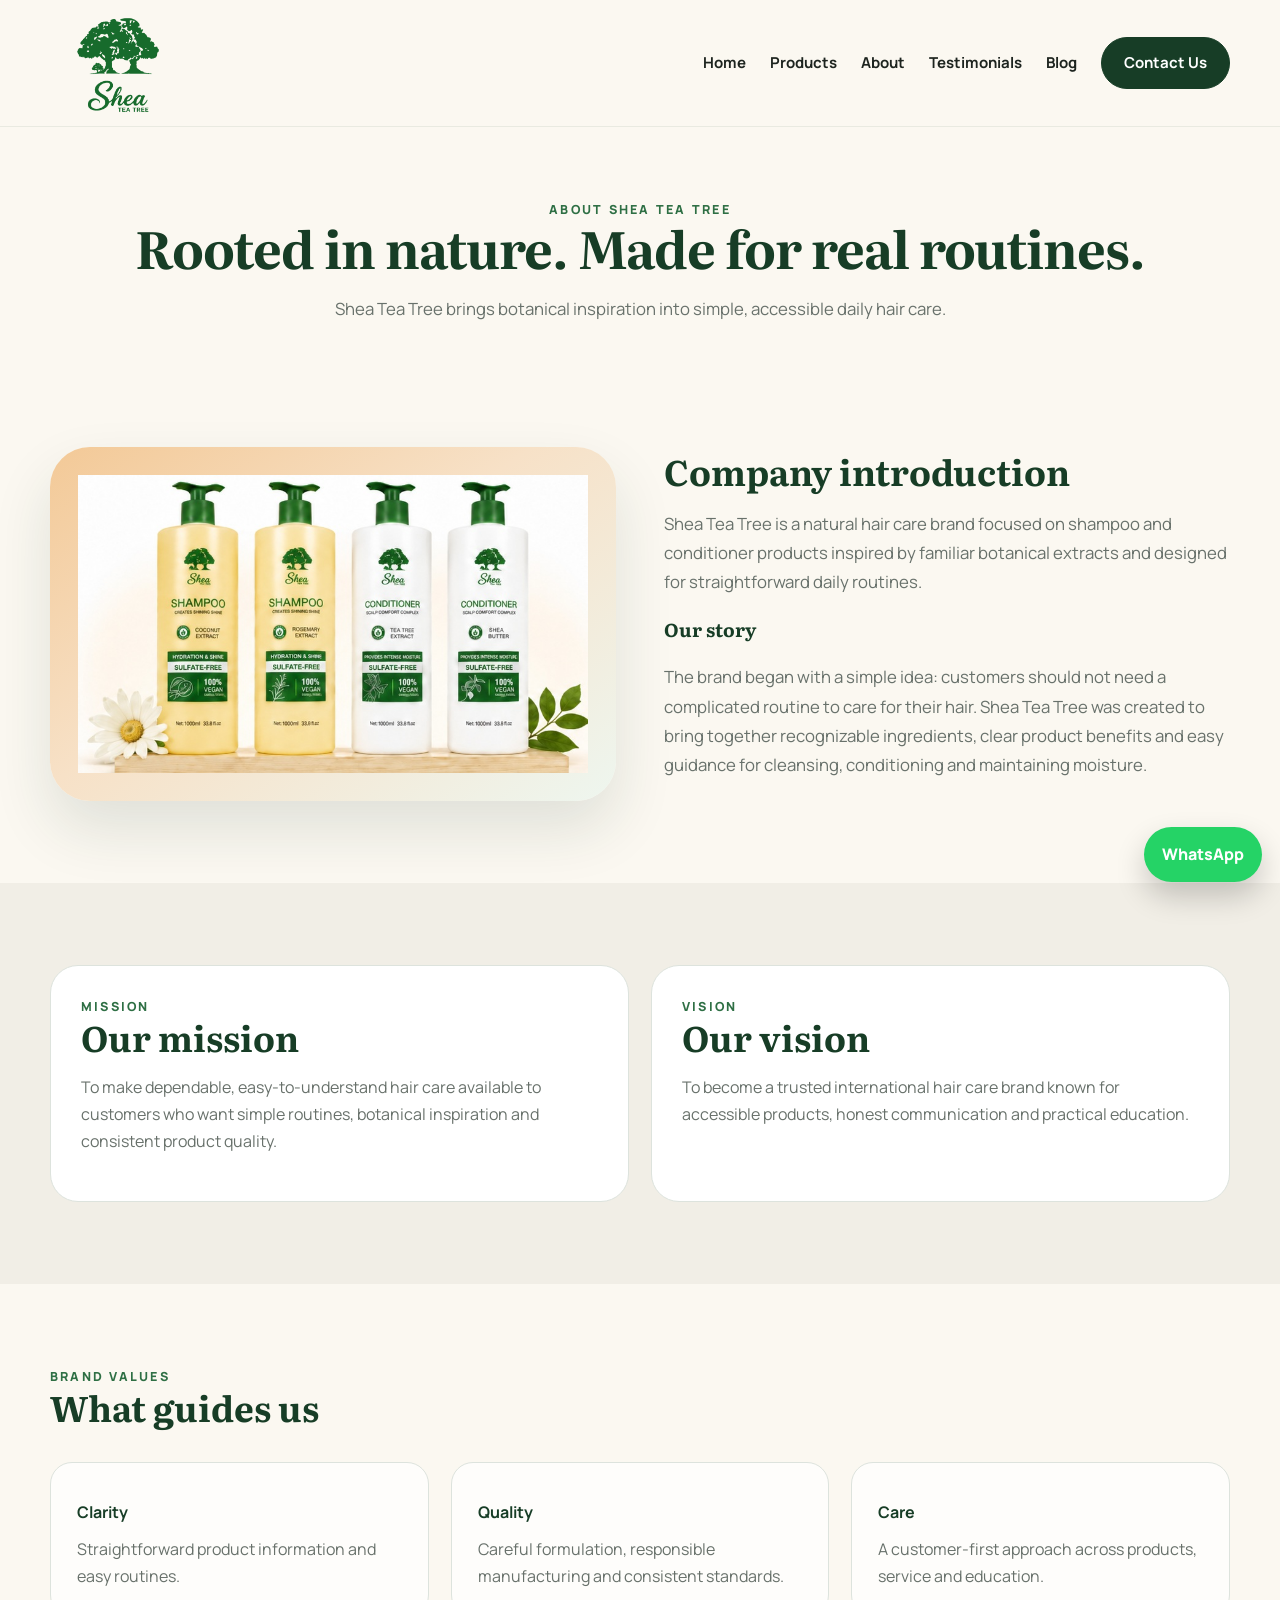
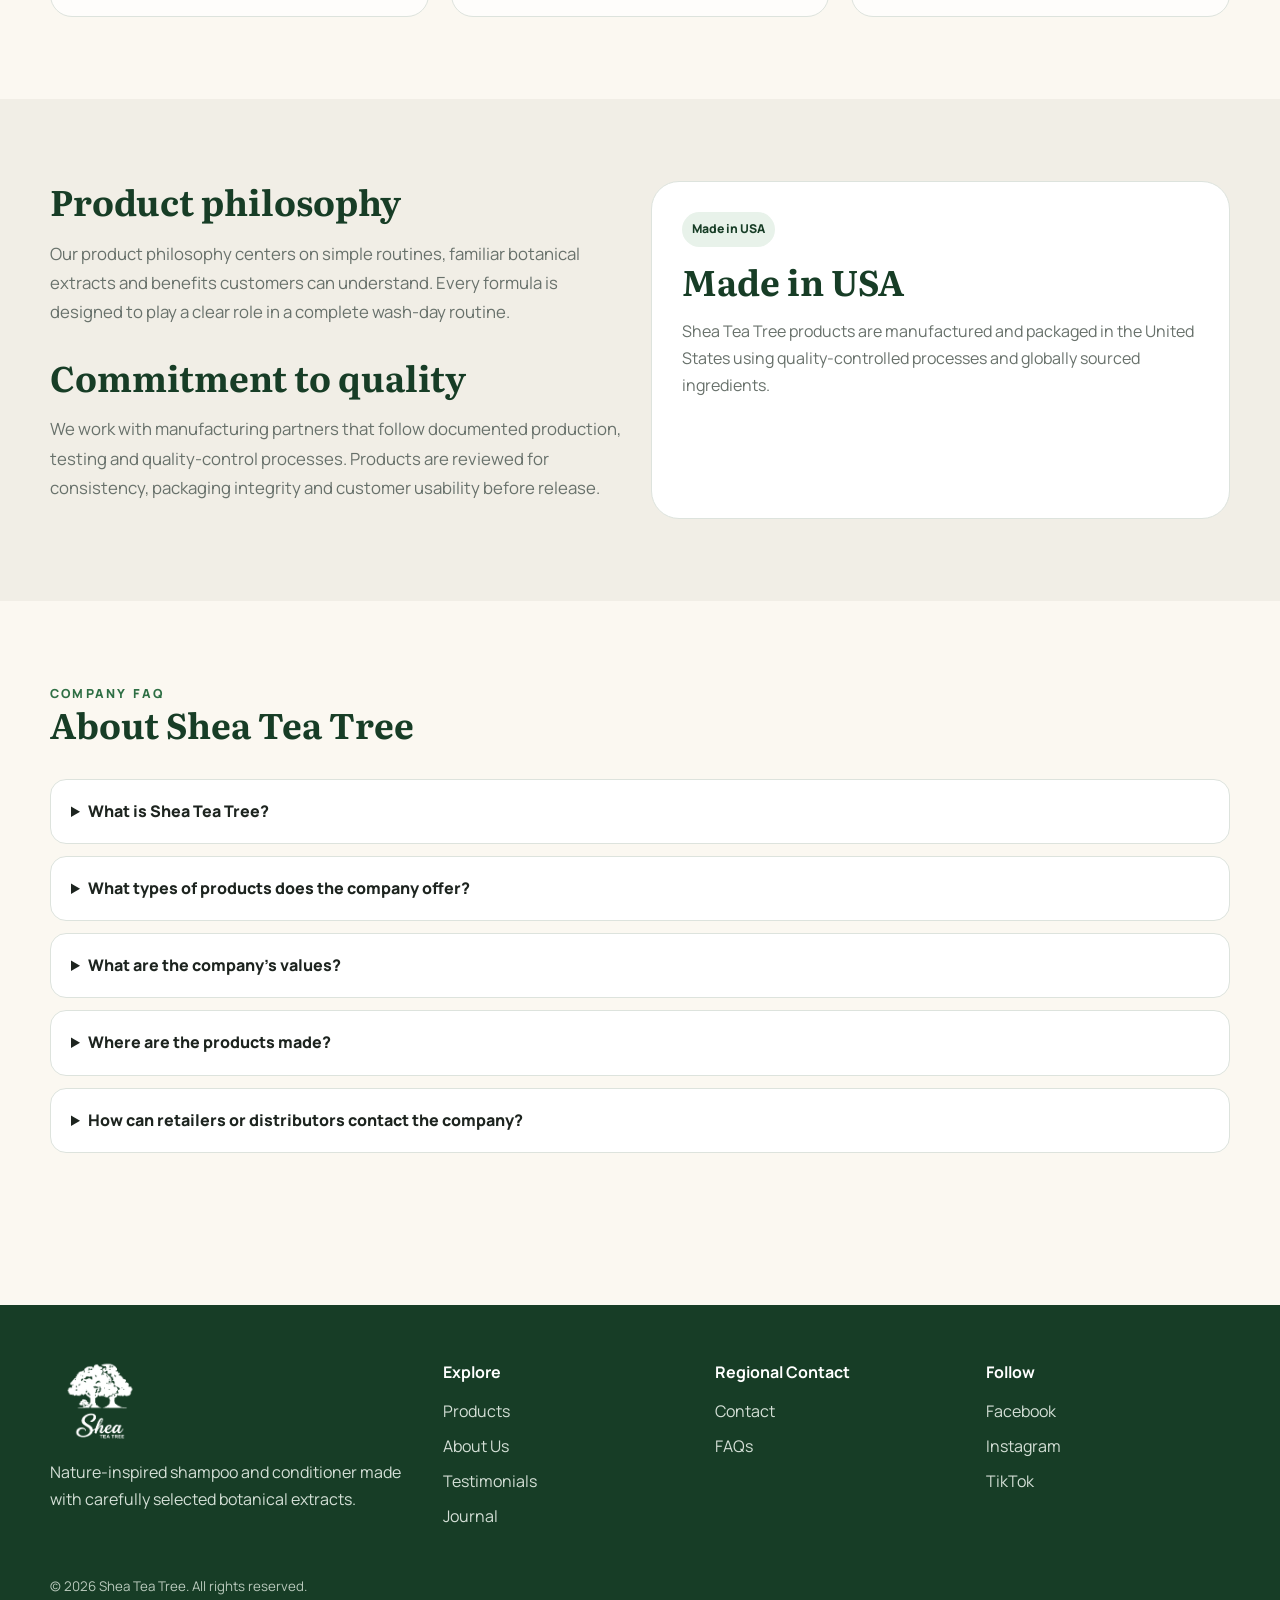
==== commit 01cd4553: "social update 1" ====
--- a/about.html
+++ b/about.html
@@ -6,4 +6,4 @@
   gtag('js', new Date());
 
   gtag('config', 'G-TCMGN279Z8');
-</script><meta charset="utf-8"><meta name="viewport" content="width=device-width,initial-scale=1"><title>About Shea Tea Tree | Natural Hair Care Brand</title><meta name="description" content="Learn about Shea Tea Tree, our mission, vision, values, product philosophy and Made in USA commitment."><link rel="canonical" href="https://sheateatree.com/about.html"><link rel="stylesheet" href="https://fonts.googleapis.com/css2?family=Literata:wght@400;600;700&family=Manrope:wght@400;600;700;800&display=swap"><link rel="stylesheet" href="assets/css/site.css"></head><body><header class="site-header"><div class="container nav"><a class="brand" href="index.html"><img src="assets/images/shea-tea-tree-logo.png" alt="Shea Tea Tree logo"></a><button class="menu-btn" aria-label="Open menu">☰</button><nav class="nav-links"><a href="index.html">Home</a><a href="products.html">Products</a><a href="about.html">About</a><a href="testimonials.html">Testimonials</a><a href="blog.html">Blog</a><a class="nav-cta" href="contact.html">Contact Us</a></nav></div></header><main><section class="page-hero"><div class="container"><div class="eyebrow">About Shea Tea Tree</div><h1>Rooted in nature. Made for real routines.</h1><p>Shea Tea Tree brings botanical inspiration into simple, accessible daily hair care.</p></div></section><section class="section"><div class="container about-grid"><div class="hero-art"><img src="assets/images/shea-tea-tree-products.jpg" alt="Shea Tea Tree product collection"></div><div><h2>Company introduction</h2><p class="section-intro">Shea Tea Tree is a natural hair care brand focused on shampoo and conditioner products inspired by familiar botanical extracts and designed for straightforward daily routines.</p><h3>Our story</h3><p class="muted">The brand began with a simple idea: customers should not need a complicated routine to care for their hair. Shea Tea Tree was created to bring together recognizable ingredients, clear product benefits and easy guidance for cleansing, conditioning and maintaining moisture.</p></div></div></section><section class="section alt"><div class="container grid-2"><div class="soft-panel"><div class="eyebrow">Mission</div><h2>Our mission</h2><p class="muted">To make dependable, easy-to-understand hair care available to customers who want simple routines, botanical inspiration and consistent product quality.</p></div><div class="soft-panel"><div class="eyebrow">Vision</div><h2>Our vision</h2><p class="muted">To become a trusted international hair care brand known for accessible products, honest communication and practical education.</p></div></div></section><section class="section"><div class="container"><div class="section-head"><div><div class="eyebrow">Brand values</div><h2>What guides us</h2></div></div><div class="grid-3"><div class="feature"><strong>Clarity</strong><span class="muted">Straightforward product information and easy routines.</span></div><div class="feature"><strong>Quality</strong><span class="muted">Careful formulation, responsible manufacturing and consistent standards.</span></div><div class="feature"><strong>Care</strong><span class="muted">A customer-first approach across products, service and education.</span></div></div></div></section><section class="section alt"><div class="container grid-2"><div><h2>Product philosophy</h2><p class="section-intro">Our product philosophy centers on simple routines, familiar botanical extracts and benefits customers can understand. Every formula is designed to play a clear role in a complete wash-day routine.</p><h2 style="margin-top:30px">Commitment to quality</h2><p class="section-intro">We work with manufacturing partners that follow documented production, testing and quality-control processes. Products are reviewed for consistency, packaging integrity and customer usability before release.</p></div><div class="soft-panel"><span class="tag">Made in USA</span><h2 style="margin-top:14px">Made in USA</h2><p class="muted">Shea Tea Tree products are manufactured and packaged in the United States using quality-controlled processes and globally sourced ingredients.</p></div></div></section><section class="section"><div class="container"><div class="section-head"><div><div class="eyebrow">Company FAQ</div><h2>About Shea Tea Tree</h2></div></div><div class="faq"><details><summary>What is Shea Tea Tree?</summary><p>Shea Tea Tree is a natural hair care brand offering shampoo and conditioner products inspired by coconut, rosemary, tea tree and shea butter.</p></details><details><summary>What types of products does the company offer?</summary><p>The current collection includes sulfate-free shampoos and conditioners for cleansing, hydration, softness and scalp comfort.</p></details><details><summary>What are the company’s values?</summary><p>Clarity, quality and customer care guide the brand’s product development, communication and service.</p></details><details><summary>Where are the products made?</summary><p>The products are manufactured and packaged in the United States.</p></details><details><summary>How can retailers or distributors contact the company?</summary><p>Retailers and distributors can use the Contact page to send a partnership enquiry by email or WhatsApp.</p></details></div></div></section></main><footer class="footer"><div class="container"><div class="footer-grid"><div><img src="assets/images/shea-tea-tree-logo.png" alt="Shea Tea Tree" class="footer-logo"><p>Nature-inspired shampoo and conditioner made with carefully selected botanical extracts.</p></div><div><strong>Explore</strong><a href="products.html">Products</a><a href="about.html">About Us</a><a href="testimonials.html">Testimonials</a><a href="blog.html">Journal</a></div><div><strong>Support</strong><a href="contact.html">Contact</a><a href="index.html#faq">FAQs</a></div><div><strong>Follow</strong><a href="https://facebook.com/sheateatree" target="_blank" rel="noopener">Facebook</a><a href="https://instagram.com/sheateatree" target="_blank" rel="noopener">Instagram</a><a href="https://tiktok.com/@sheateatree" target="_blank" rel="noopener">TikTok</a></div></div><small>© 2026 Shea Tea Tree. All rights reserved.</small></div></footer><a class="whatsapp" href="https://wa.me/251911287197" target="_blank" rel="noopener">WhatsApp</a><script src="assets/js/site-full.js" defer></script></body></html>+</script><meta charset="utf-8"><meta name="viewport" content="width=device-width,initial-scale=1"><title>About Shea Tea Tree | Natural Hair Care Brand</title><meta name="description" content="Learn about Shea Tea Tree, our mission, vision, values, product philosophy and Made in USA commitment."><link rel="canonical" href="https://sheateatree.com/about.html"><link rel="stylesheet" href="https://fonts.googleapis.com/css2?family=Literata:wght@400;600;700&family=Manrope:wght@400;600;700;800&display=swap"><link rel="stylesheet" href="assets/css/site.css"></head><body><header class="site-header"><div class="container nav"><a class="brand" href="index.html"><img src="assets/images/shea-tea-tree-logo.png" alt="Shea Tea Tree logo"></a><button class="menu-btn" aria-label="Open menu">☰</button><nav class="nav-links"><a href="index.html">Home</a><a href="products.html">Products</a><a href="about.html">About</a><a href="testimonials.html">Testimonials</a><a href="blog.html">Blog</a><a class="nav-cta" href="contact.html">Contact Us</a></nav></div></header><main><section class="page-hero"><div class="container"><div class="eyebrow">About Shea Tea Tree</div><h1>Rooted in nature. Made for real routines.</h1><p>Shea Tea Tree brings botanical inspiration into simple, accessible daily hair care.</p></div></section><section class="section"><div class="container about-grid"><div class="hero-art"><img src="assets/images/shea-tea-tree-products.jpg" alt="Shea Tea Tree product collection"></div><div><h2>Company introduction</h2><p class="section-intro">Shea Tea Tree is a natural hair care brand focused on shampoo and conditioner products inspired by familiar botanical extracts and designed for straightforward daily routines.</p><h3>Our story</h3><p class="muted">The brand began with a simple idea: customers should not need a complicated routine to care for their hair. Shea Tea Tree was created to bring together recognizable ingredients, clear product benefits and easy guidance for cleansing, conditioning and maintaining moisture.</p></div></div></section><section class="section alt"><div class="container grid-2"><div class="soft-panel"><div class="eyebrow">Mission</div><h2>Our mission</h2><p class="muted">To make dependable, easy-to-understand hair care available to customers who want simple routines, botanical inspiration and consistent product quality.</p></div><div class="soft-panel"><div class="eyebrow">Vision</div><h2>Our vision</h2><p class="muted">To become a trusted international hair care brand known for accessible products, honest communication and practical education.</p></div></div></section><section class="section"><div class="container"><div class="section-head"><div><div class="eyebrow">Brand values</div><h2>What guides us</h2></div></div><div class="grid-3"><div class="feature"><strong>Clarity</strong><span class="muted">Straightforward product information and easy routines.</span></div><div class="feature"><strong>Quality</strong><span class="muted">Careful formulation, responsible manufacturing and consistent standards.</span></div><div class="feature"><strong>Care</strong><span class="muted">A customer-first approach across products, service and education.</span></div></div></div></section><section class="section alt"><div class="container grid-2"><div><h2>Product philosophy</h2><p class="section-intro">Our product philosophy centers on simple routines, familiar botanical extracts and benefits customers can understand. Every formula is designed to play a clear role in a complete wash-day routine.</p><h2 style="margin-top:30px">Commitment to quality</h2><p class="section-intro">We work with manufacturing partners that follow documented production, testing and quality-control processes. Products are reviewed for consistency, packaging integrity and customer usability before release.</p></div><div class="soft-panel"><span class="tag">Made in USA</span><h2 style="margin-top:14px">Made in USA</h2><p class="muted">Shea Tea Tree products are manufactured and packaged in the United States using quality-controlled processes and globally sourced ingredients.</p></div></div></section><section class="section"><div class="container"><div class="section-head"><div><div class="eyebrow">Company FAQ</div><h2>About Shea Tea Tree</h2></div></div><div class="faq"><details><summary>What is Shea Tea Tree?</summary><p>Shea Tea Tree is a natural hair care brand offering shampoo and conditioner products inspired by coconut, rosemary, tea tree and shea butter.</p></details><details><summary>What types of products does the company offer?</summary><p>The current collection includes sulfate-free shampoos and conditioners for cleansing, hydration, softness and scalp comfort.</p></details><details><summary>What are the company’s values?</summary><p>Clarity, quality and customer care guide the brand’s product development, communication and service.</p></details><details><summary>Where are the products made?</summary><p>The products are manufactured and packaged in the United States.</p></details><details><summary>How can retailers or distributors contact the company?</summary><p>Retailers and distributors can use the Contact page to send a partnership enquiry by email or WhatsApp.</p></details></div></div></section></main><footer class="footer"><div class="container"><div class="footer-grid"><div><img src="assets/images/shea-tea-tree-logo.png" alt="Shea Tea Tree" class="footer-logo"><p>Nature-inspired shampoo and conditioner made with carefully selected botanical extracts.</p></div><div><strong>Explore</strong><a href="products.html">Products</a><a href="about.html">About Us</a><a href="testimonials.html">Testimonials</a><a href="blog.html">Journal</a></div><div><strong>Support</strong><a href="contact.html">Contact</a><a href="index.html#faq">FAQs</a></div><div><strong>Follow</strong><a href="https://www.facebook.com/share/1CHfZVzDWf/?mibextid=wwXIfr" target="_blank" rel="noopener">Facebook</a><a href="https://instagram.com/sheateatree" target="_blank" rel="noopener">Instagram</a><a href="https://tiktok.com/@sheateatree" target="_blank" rel="noopener">TikTok</a></div></div><small>© 2026 Shea Tea Tree. All rights reserved.</small></div></footer><a class="whatsapp" href="https://wa.me/251911287197" target="_blank" rel="noopener">WhatsApp</a><script src="assets/js/site-full.js" defer></script></body></html>
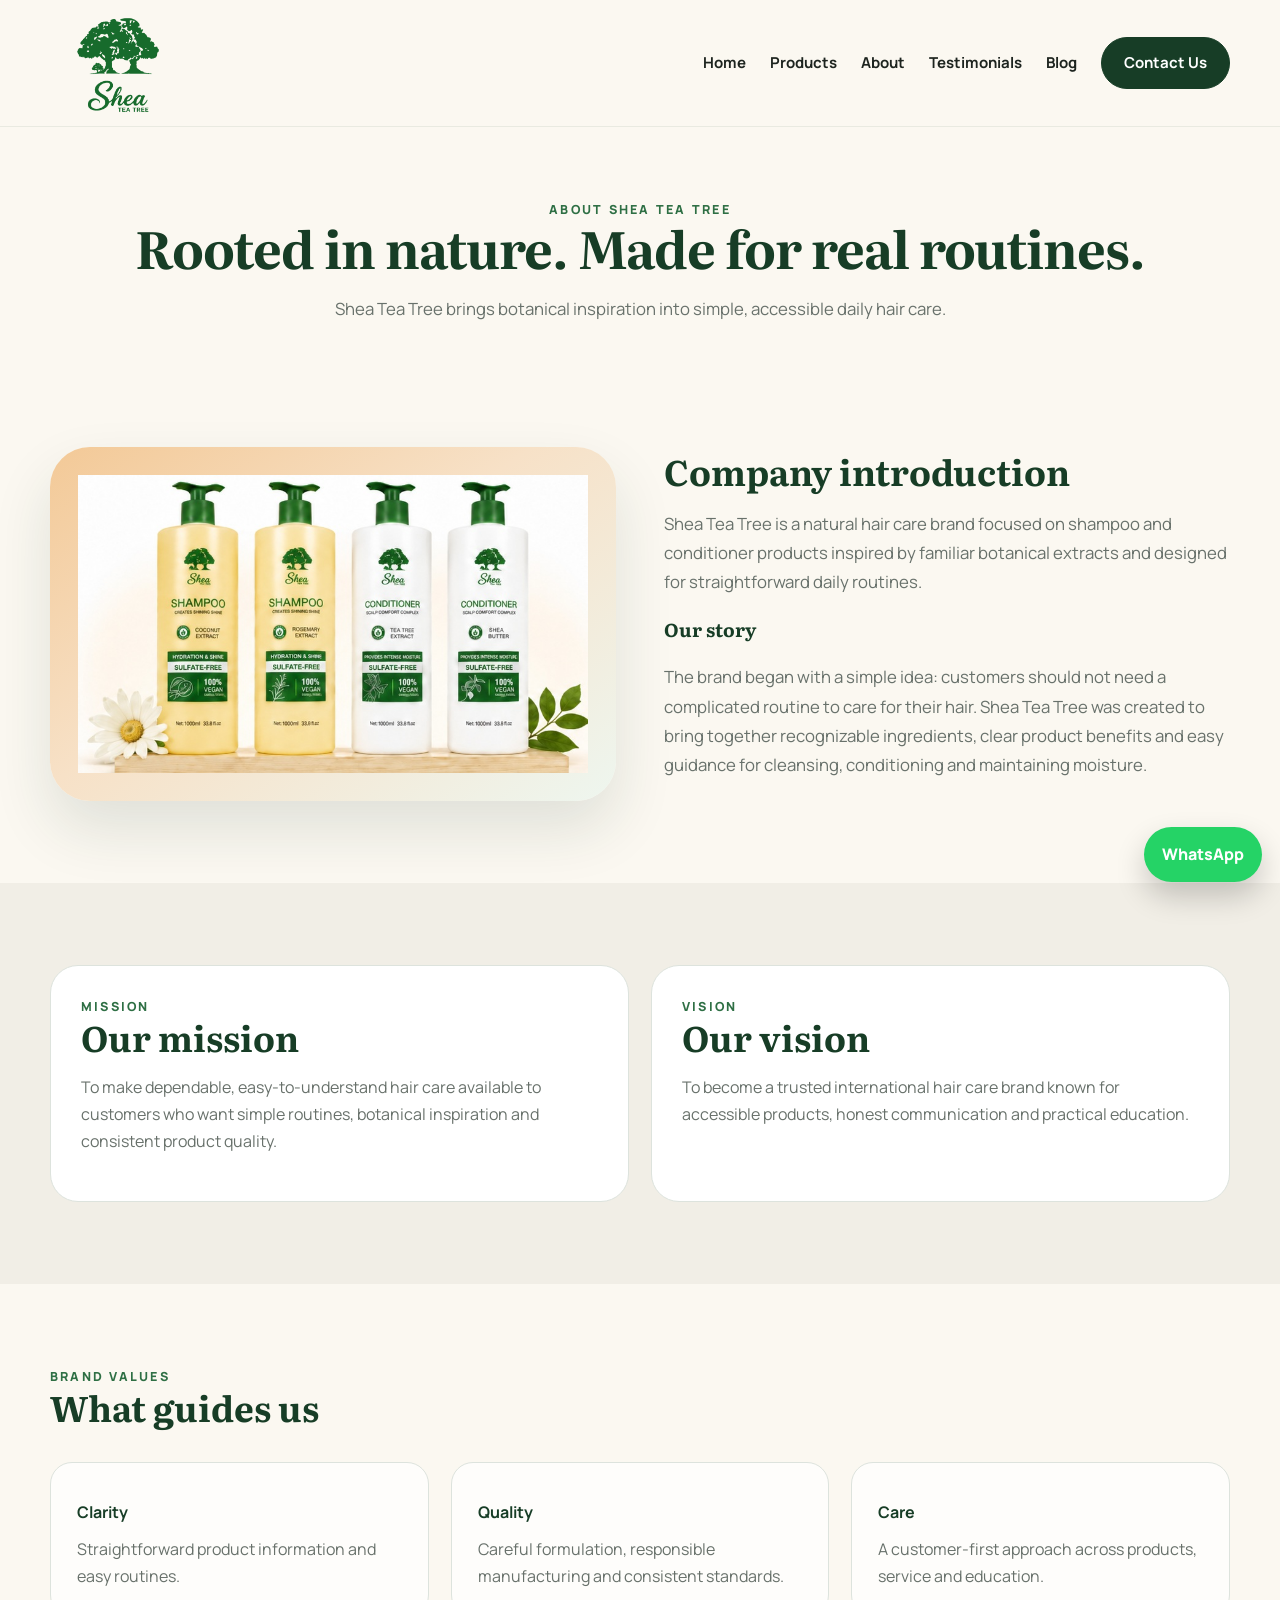
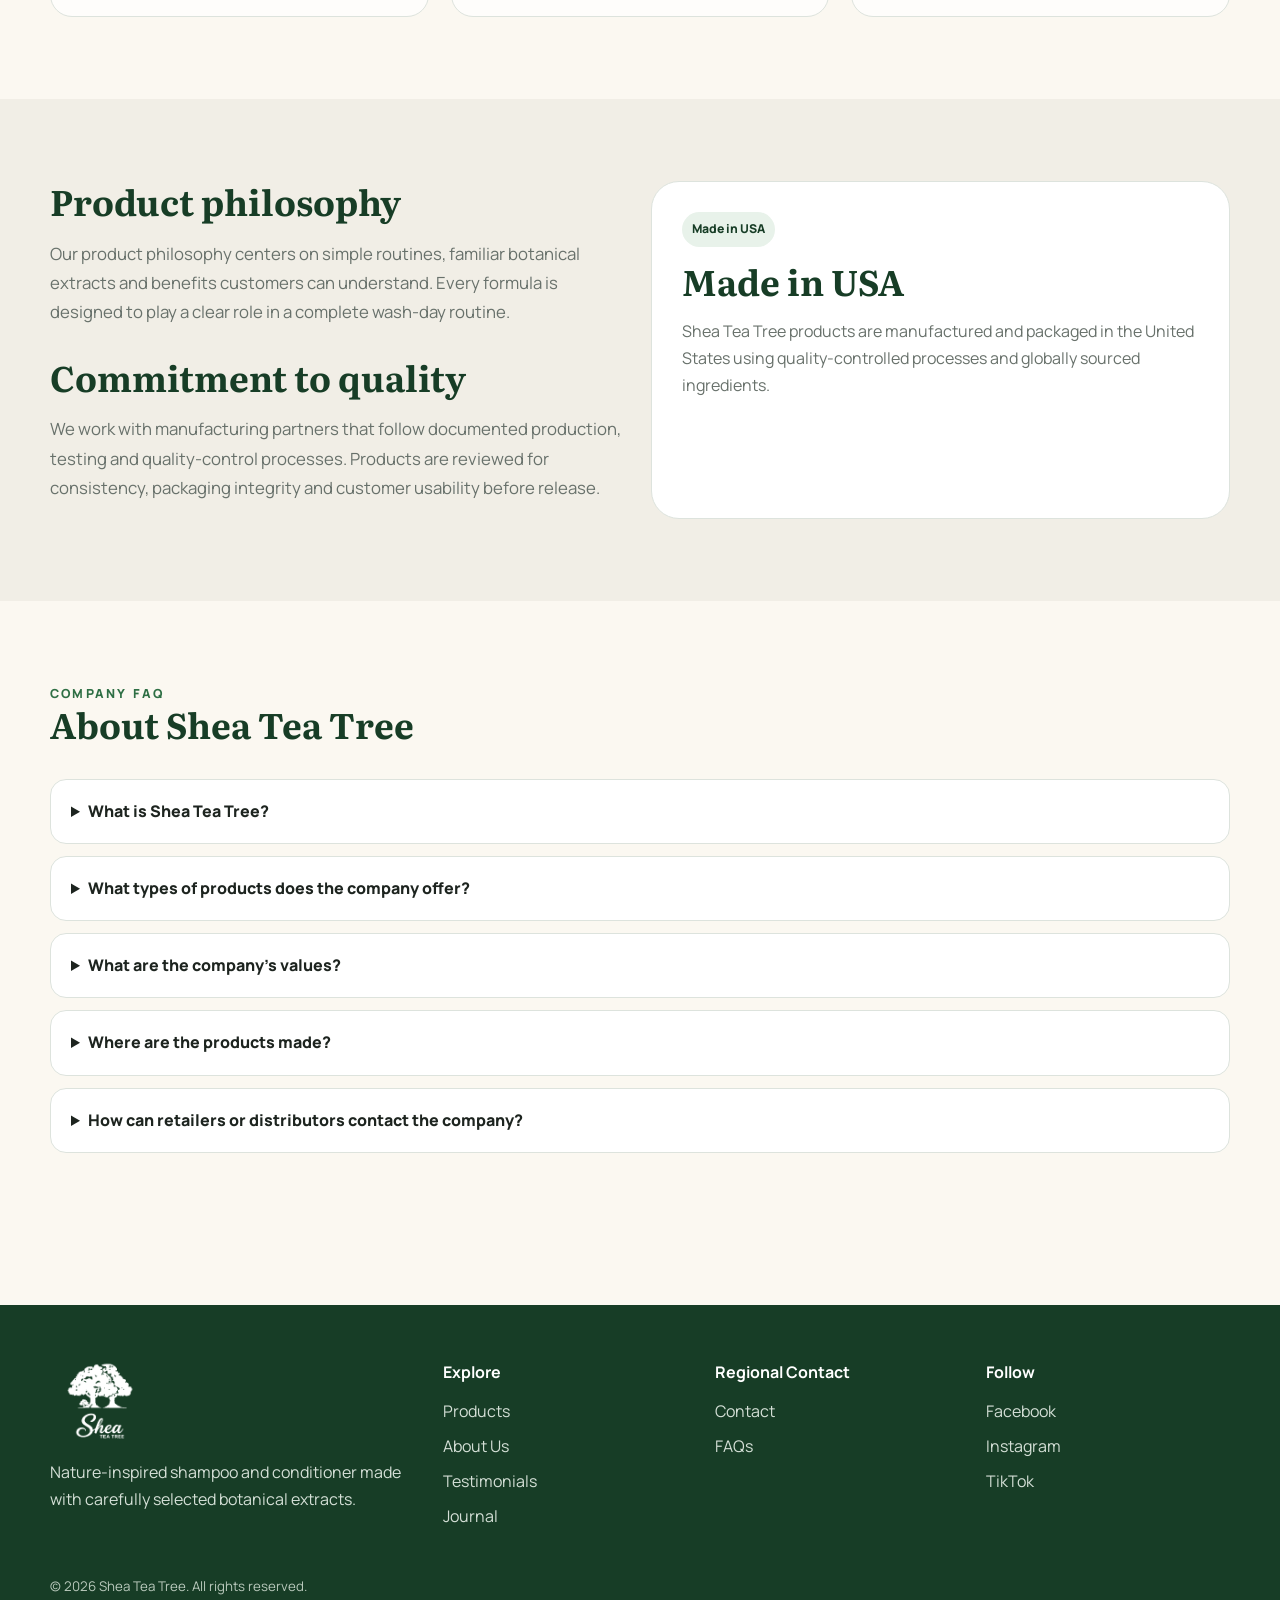
==== commit cb39a48d: "Update About page social links" ====
--- a/about.html
+++ b/about.html
@@ -6,4 +6,4 @@
   gtag('js', new Date());
 
   gtag('config', 'G-TCMGN279Z8');
-</script><meta charset="utf-8"><meta name="viewport" content="width=device-width,initial-scale=1"><title>About Shea Tea Tree | Natural Hair Care Brand</title><meta name="description" content="Learn about Shea Tea Tree, our mission, vision, values, product philosophy and Made in USA commitment."><link rel="canonical" href="https://sheateatree.com/about.html"><link rel="stylesheet" href="https://fonts.googleapis.com/css2?family=Literata:wght@400;600;700&family=Manrope:wght@400;600;700;800&display=swap"><link rel="stylesheet" href="assets/css/site.css"></head><body><header class="site-header"><div class="container nav"><a class="brand" href="index.html"><img src="assets/images/shea-tea-tree-logo.png" alt="Shea Tea Tree logo"></a><button class="menu-btn" aria-label="Open menu">☰</button><nav class="nav-links"><a href="index.html">Home</a><a href="products.html">Products</a><a href="about.html">About</a><a href="testimonials.html">Testimonials</a><a href="blog.html">Blog</a><a class="nav-cta" href="contact.html">Contact Us</a></nav></div></header><main><section class="page-hero"><div class="container"><div class="eyebrow">About Shea Tea Tree</div><h1>Rooted in nature. Made for real routines.</h1><p>Shea Tea Tree brings botanical inspiration into simple, accessible daily hair care.</p></div></section><section class="section"><div class="container about-grid"><div class="hero-art"><img src="assets/images/shea-tea-tree-products.jpg" alt="Shea Tea Tree product collection"></div><div><h2>Company introduction</h2><p class="section-intro">Shea Tea Tree is a natural hair care brand focused on shampoo and conditioner products inspired by familiar botanical extracts and designed for straightforward daily routines.</p><h3>Our story</h3><p class="muted">The brand began with a simple idea: customers should not need a complicated routine to care for their hair. Shea Tea Tree was created to bring together recognizable ingredients, clear product benefits and easy guidance for cleansing, conditioning and maintaining moisture.</p></div></div></section><section class="section alt"><div class="container grid-2"><div class="soft-panel"><div class="eyebrow">Mission</div><h2>Our mission</h2><p class="muted">To make dependable, easy-to-understand hair care available to customers who want simple routines, botanical inspiration and consistent product quality.</p></div><div class="soft-panel"><div class="eyebrow">Vision</div><h2>Our vision</h2><p class="muted">To become a trusted international hair care brand known for accessible products, honest communication and practical education.</p></div></div></section><section class="section"><div class="container"><div class="section-head"><div><div class="eyebrow">Brand values</div><h2>What guides us</h2></div></div><div class="grid-3"><div class="feature"><strong>Clarity</strong><span class="muted">Straightforward product information and easy routines.</span></div><div class="feature"><strong>Quality</strong><span class="muted">Careful formulation, responsible manufacturing and consistent standards.</span></div><div class="feature"><strong>Care</strong><span class="muted">A customer-first approach across products, service and education.</span></div></div></div></section><section class="section alt"><div class="container grid-2"><div><h2>Product philosophy</h2><p class="section-intro">Our product philosophy centers on simple routines, familiar botanical extracts and benefits customers can understand. Every formula is designed to play a clear role in a complete wash-day routine.</p><h2 style="margin-top:30px">Commitment to quality</h2><p class="section-intro">We work with manufacturing partners that follow documented production, testing and quality-control processes. Products are reviewed for consistency, packaging integrity and customer usability before release.</p></div><div class="soft-panel"><span class="tag">Made in USA</span><h2 style="margin-top:14px">Made in USA</h2><p class="muted">Shea Tea Tree products are manufactured and packaged in the United States using quality-controlled processes and globally sourced ingredients.</p></div></div></section><section class="section"><div class="container"><div class="section-head"><div><div class="eyebrow">Company FAQ</div><h2>About Shea Tea Tree</h2></div></div><div class="faq"><details><summary>What is Shea Tea Tree?</summary><p>Shea Tea Tree is a natural hair care brand offering shampoo and conditioner products inspired by coconut, rosemary, tea tree and shea butter.</p></details><details><summary>What types of products does the company offer?</summary><p>The current collection includes sulfate-free shampoos and conditioners for cleansing, hydration, softness and scalp comfort.</p></details><details><summary>What are the company’s values?</summary><p>Clarity, quality and customer care guide the brand’s product development, communication and service.</p></details><details><summary>Where are the products made?</summary><p>The products are manufactured and packaged in the United States.</p></details><details><summary>How can retailers or distributors contact the company?</summary><p>Retailers and distributors can use the Contact page to send a partnership enquiry by email or WhatsApp.</p></details></div></div></section></main><footer class="footer"><div class="container"><div class="footer-grid"><div><img src="assets/images/shea-tea-tree-logo.png" alt="Shea Tea Tree" class="footer-logo"><p>Nature-inspired shampoo and conditioner made with carefully selected botanical extracts.</p></div><div><strong>Explore</strong><a href="products.html">Products</a><a href="about.html">About Us</a><a href="testimonials.html">Testimonials</a><a href="blog.html">Journal</a></div><div><strong>Support</strong><a href="contact.html">Contact</a><a href="index.html#faq">FAQs</a></div><div><strong>Follow</strong><a href="https://www.facebook.com/share/1CHfZVzDWf/?mibextid=wwXIfr" target="_blank" rel="noopener">Facebook</a><a href="https://instagram.com/sheateatree" target="_blank" rel="noopener">Instagram</a><a href="https://tiktok.com/@sheateatree" target="_blank" rel="noopener">TikTok</a></div></div><small>© 2026 Shea Tea Tree. All rights reserved.</small></div></footer><a class="whatsapp" href="https://wa.me/251911287197" target="_blank" rel="noopener">WhatsApp</a><script src="assets/js/site-full.js" defer></script></body></html>+</script><meta charset="utf-8"><meta name="viewport" content="width=device-width,initial-scale=1"><title>About Shea Tea Tree | Natural Hair Care Brand</title><meta name="description" content="Learn about Shea Tea Tree, our mission, vision, values, product philosophy and Made in USA commitment."><link rel="canonical" href="https://sheateatree.com/about.html"><link rel="stylesheet" href="https://fonts.googleapis.com/css2?family=Literata:wght@400;600;700&family=Manrope:wght@400;600;700;800&display=swap"><link rel="stylesheet" href="assets/css/site.css"></head><body><header class="site-header"><div class="container nav"><a class="brand" href="index.html"><img src="assets/images/shea-tea-tree-logo.png" alt="Shea Tea Tree logo"></a><button class="menu-btn" aria-label="Open menu">☰</button><nav class="nav-links"><a href="index.html">Home</a><a href="products.html">Products</a><a href="about.html">About</a><a href="testimonials.html">Testimonials</a><a href="blog.html">Blog</a><a class="nav-cta" href="contact.html">Contact Us</a></nav></div></header><main><section class="page-hero"><div class="container"><div class="eyebrow">About Shea Tea Tree</div><h1>Rooted in nature. Made for real routines.</h1><p>Shea Tea Tree brings botanical inspiration into simple, accessible daily hair care.</p></div></section><section class="section"><div class="container about-grid"><div class="hero-art"><img src="assets/images/shea-tea-tree-products.jpg" alt="Shea Tea Tree product collection"></div><div><h2>Company introduction</h2><p class="section-intro">Shea Tea Tree is a natural hair care brand focused on shampoo and conditioner products inspired by familiar botanical extracts and designed for straightforward daily routines.</p><h3>Our story</h3><p class="muted">The brand began with a simple idea: customers should not need a complicated routine to care for their hair. Shea Tea Tree was created to bring together recognizable ingredients, clear product benefits and easy guidance for cleansing, conditioning and maintaining moisture.</p></div></div></section><section class="section alt"><div class="container grid-2"><div class="soft-panel"><div class="eyebrow">Mission</div><h2>Our mission</h2><p class="muted">To make dependable, easy-to-understand hair care available to customers who want simple routines, botanical inspiration and consistent product quality.</p></div><div class="soft-panel"><div class="eyebrow">Vision</div><h2>Our vision</h2><p class="muted">To become a trusted international hair care brand known for accessible products, honest communication and practical education.</p></div></div></section><section class="section"><div class="container"><div class="section-head"><div><div class="eyebrow">Brand values</div><h2>What guides us</h2></div></div><div class="grid-3"><div class="feature"><strong>Clarity</strong><span class="muted">Straightforward product information and easy routines.</span></div><div class="feature"><strong>Quality</strong><span class="muted">Careful formulation, responsible manufacturing and consistent standards.</span></div><div class="feature"><strong>Care</strong><span class="muted">A customer-first approach across products, service and education.</span></div></div></div></section><section class="section alt"><div class="container grid-2"><div><h2>Product philosophy</h2><p class="section-intro">Our product philosophy centers on simple routines, familiar botanical extracts and benefits customers can understand. Every formula is designed to play a clear role in a complete wash-day routine.</p><h2 style="margin-top:30px">Commitment to quality</h2><p class="section-intro">We work with manufacturing partners that follow documented production, testing and quality-control processes. Products are reviewed for consistency, packaging integrity and customer usability before release.</p></div><div class="soft-panel"><span class="tag">Made in USA</span><h2 style="margin-top:14px">Made in USA</h2><p class="muted">Shea Tea Tree products are manufactured and packaged in the United States using quality-controlled processes and globally sourced ingredients.</p></div></div></section><section class="section"><div class="container"><div class="section-head"><div><div class="eyebrow">Company FAQ</div><h2>About Shea Tea Tree</h2></div></div><div class="faq"><details><summary>What is Shea Tea Tree?</summary><p>Shea Tea Tree is a natural hair care brand offering shampoo and conditioner products inspired by coconut, rosemary, tea tree and shea butter.</p></details><details><summary>What types of products does the company offer?</summary><p>The current collection includes sulfate-free shampoos and conditioners for cleansing, hydration, softness and scalp comfort.</p></details><details><summary>What are the company’s values?</summary><p>Clarity, quality and customer care guide the brand’s product development, communication and service.</p></details><details><summary>Where are the products made?</summary><p>The products are manufactured and packaged in the United States.</p></details><details><summary>How can retailers or distributors contact the company?</summary><p>Retailers and distributors can use the Contact page to send a partnership enquiry by email or WhatsApp.</p></details></div></div></section></main><footer class="footer"><div class="container"><div class="footer-grid"><div><img src="assets/images/shea-tea-tree-logo.png" alt="Shea Tea Tree" class="footer-logo"><p>Nature-inspired shampoo and conditioner made with carefully selected botanical extracts.</p></div><div><strong>Explore</strong><a href="products.html">Products</a><a href="about.html">About Us</a><a href="testimonials.html">Testimonials</a><a href="blog.html">Journal</a></div><div><strong>Support</strong><a href="contact.html">Contact</a><a href="index.html#faq">FAQs</a></div><div><strong>Follow</strong><a href="https://www.facebook.com/share/1CHfZVzDWf/?mibextid=wwXIfr" target="_blank" rel="noopener">Facebook</a><a href="https://www.instagram.com/" target="_blank" rel="noopener">Instagram</a><a href="https://www.tiktok.com/@shea.teatree?_r=1&_t=ZS-97tgioTv1cK" target="_blank" rel="noopener">TikTok</a></div></div><small>© 2026 Shea Tea Tree. All rights reserved.</small></div></footer><a class="whatsapp" href="https://wa.me/251907707002" target="_blank" rel="noopener">WhatsApp</a><script src="assets/js/site-full.js" defer></script></body></html>
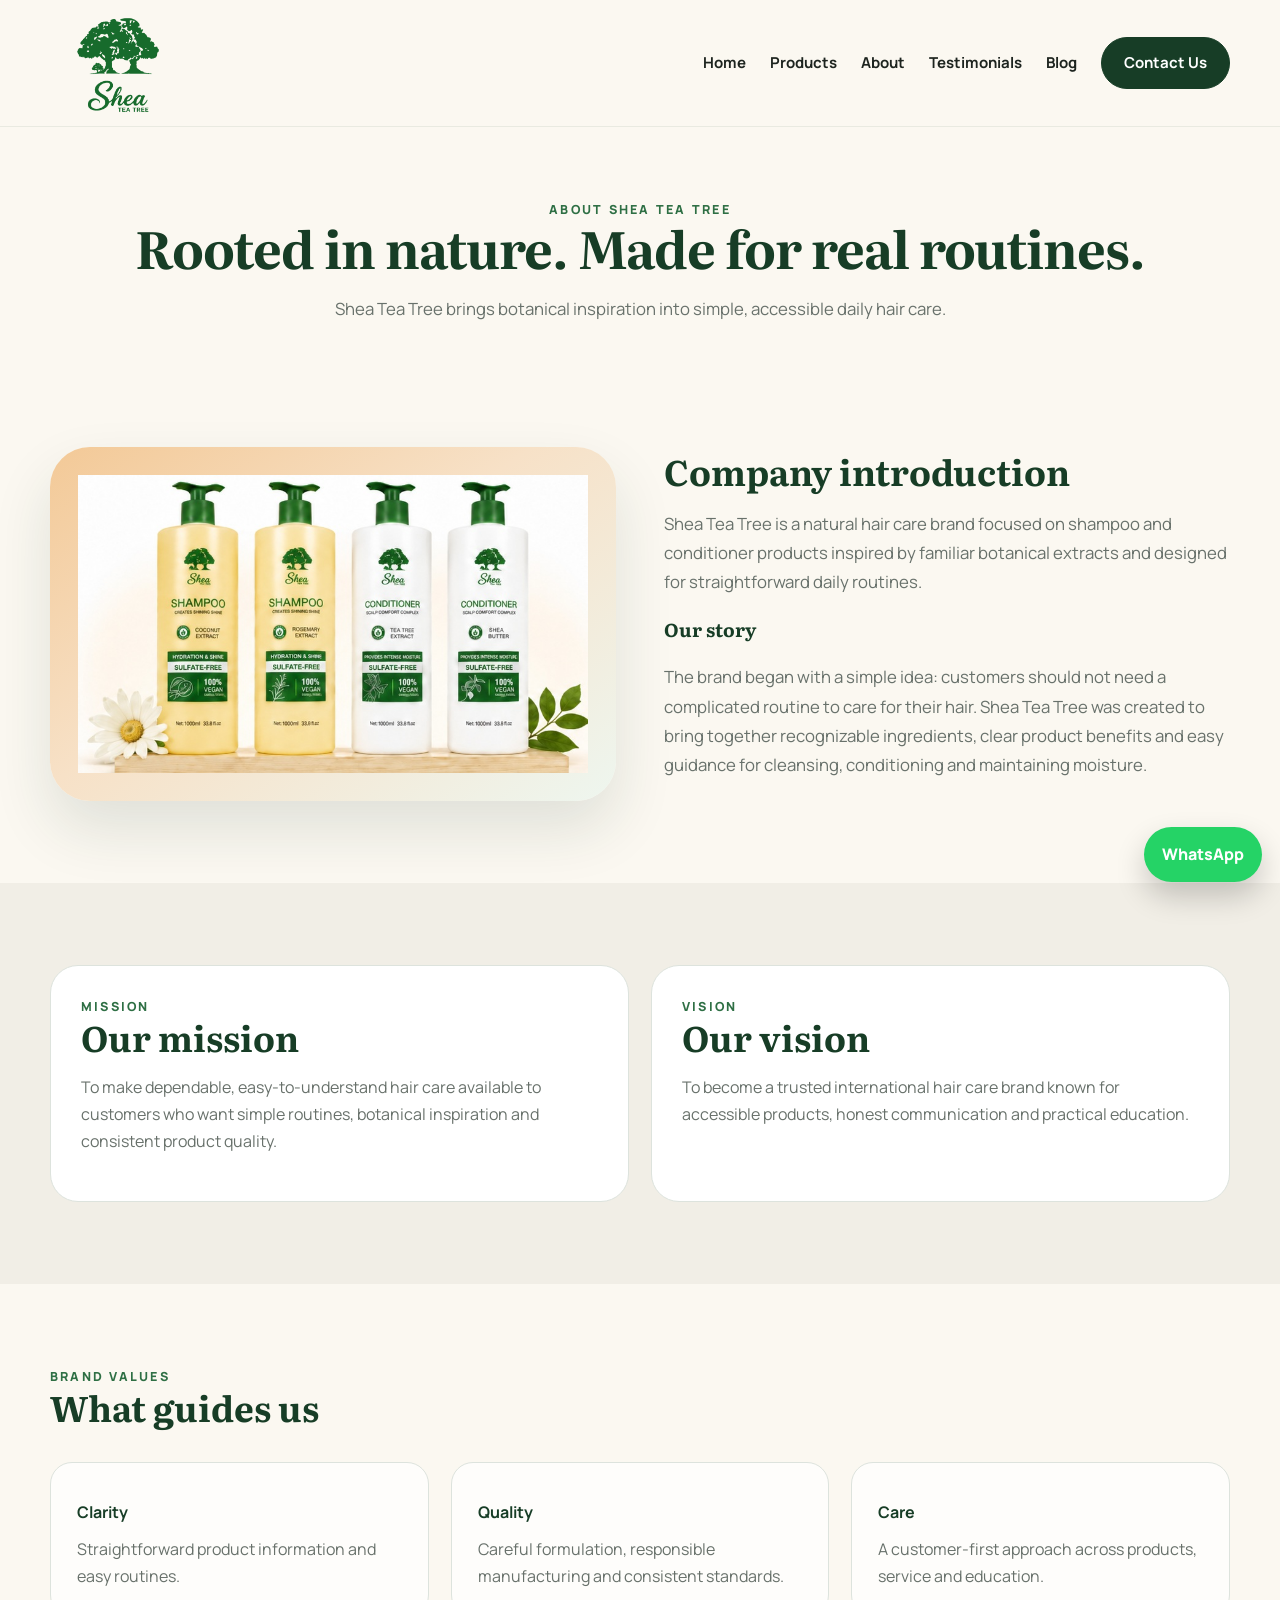
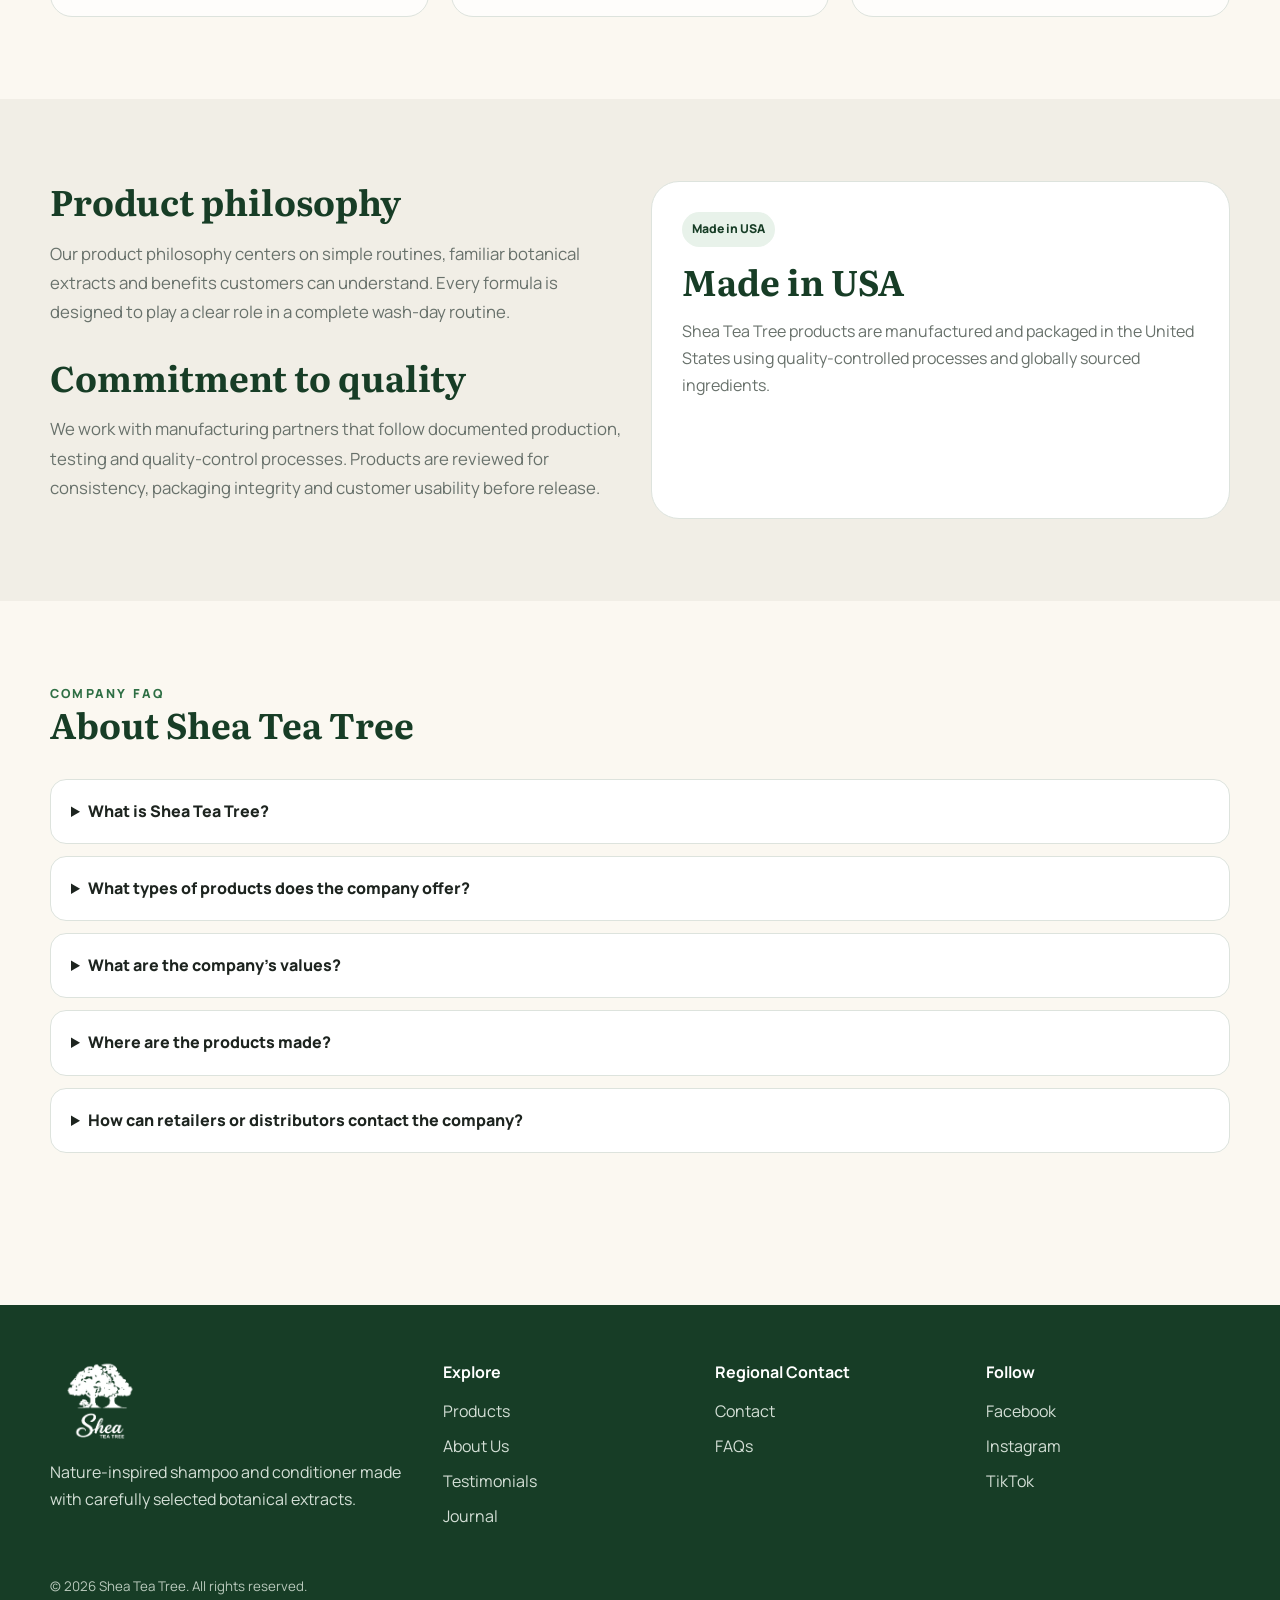
==== commit 74d77c1c: "Update Instagram link in about.html" ====
--- a/about.html
+++ b/about.html
@@ -6,4 +6,4 @@
   gtag('js', new Date());
 
   gtag('config', 'G-TCMGN279Z8');
-</script><meta charset="utf-8"><meta name="viewport" content="width=device-width,initial-scale=1"><title>About Shea Tea Tree | Natural Hair Care Brand</title><meta name="description" content="Learn about Shea Tea Tree, our mission, vision, values, product philosophy and Made in USA commitment."><link rel="canonical" href="https://sheateatree.com/about.html"><link rel="stylesheet" href="https://fonts.googleapis.com/css2?family=Literata:wght@400;600;700&family=Manrope:wght@400;600;700;800&display=swap"><link rel="stylesheet" href="assets/css/site.css"></head><body><header class="site-header"><div class="container nav"><a class="brand" href="index.html"><img src="assets/images/shea-tea-tree-logo.png" alt="Shea Tea Tree logo"></a><button class="menu-btn" aria-label="Open menu">☰</button><nav class="nav-links"><a href="index.html">Home</a><a href="products.html">Products</a><a href="about.html">About</a><a href="testimonials.html">Testimonials</a><a href="blog.html">Blog</a><a class="nav-cta" href="contact.html">Contact Us</a></nav></div></header><main><section class="page-hero"><div class="container"><div class="eyebrow">About Shea Tea Tree</div><h1>Rooted in nature. Made for real routines.</h1><p>Shea Tea Tree brings botanical inspiration into simple, accessible daily hair care.</p></div></section><section class="section"><div class="container about-grid"><div class="hero-art"><img src="assets/images/shea-tea-tree-products.jpg" alt="Shea Tea Tree product collection"></div><div><h2>Company introduction</h2><p class="section-intro">Shea Tea Tree is a natural hair care brand focused on shampoo and conditioner products inspired by familiar botanical extracts and designed for straightforward daily routines.</p><h3>Our story</h3><p class="muted">The brand began with a simple idea: customers should not need a complicated routine to care for their hair. Shea Tea Tree was created to bring together recognizable ingredients, clear product benefits and easy guidance for cleansing, conditioning and maintaining moisture.</p></div></div></section><section class="section alt"><div class="container grid-2"><div class="soft-panel"><div class="eyebrow">Mission</div><h2>Our mission</h2><p class="muted">To make dependable, easy-to-understand hair care available to customers who want simple routines, botanical inspiration and consistent product quality.</p></div><div class="soft-panel"><div class="eyebrow">Vision</div><h2>Our vision</h2><p class="muted">To become a trusted international hair care brand known for accessible products, honest communication and practical education.</p></div></div></section><section class="section"><div class="container"><div class="section-head"><div><div class="eyebrow">Brand values</div><h2>What guides us</h2></div></div><div class="grid-3"><div class="feature"><strong>Clarity</strong><span class="muted">Straightforward product information and easy routines.</span></div><div class="feature"><strong>Quality</strong><span class="muted">Careful formulation, responsible manufacturing and consistent standards.</span></div><div class="feature"><strong>Care</strong><span class="muted">A customer-first approach across products, service and education.</span></div></div></div></section><section class="section alt"><div class="container grid-2"><div><h2>Product philosophy</h2><p class="section-intro">Our product philosophy centers on simple routines, familiar botanical extracts and benefits customers can understand. Every formula is designed to play a clear role in a complete wash-day routine.</p><h2 style="margin-top:30px">Commitment to quality</h2><p class="section-intro">We work with manufacturing partners that follow documented production, testing and quality-control processes. Products are reviewed for consistency, packaging integrity and customer usability before release.</p></div><div class="soft-panel"><span class="tag">Made in USA</span><h2 style="margin-top:14px">Made in USA</h2><p class="muted">Shea Tea Tree products are manufactured and packaged in the United States using quality-controlled processes and globally sourced ingredients.</p></div></div></section><section class="section"><div class="container"><div class="section-head"><div><div class="eyebrow">Company FAQ</div><h2>About Shea Tea Tree</h2></div></div><div class="faq"><details><summary>What is Shea Tea Tree?</summary><p>Shea Tea Tree is a natural hair care brand offering shampoo and conditioner products inspired by coconut, rosemary, tea tree and shea butter.</p></details><details><summary>What types of products does the company offer?</summary><p>The current collection includes sulfate-free shampoos and conditioners for cleansing, hydration, softness and scalp comfort.</p></details><details><summary>What are the company’s values?</summary><p>Clarity, quality and customer care guide the brand’s product development, communication and service.</p></details><details><summary>Where are the products made?</summary><p>The products are manufactured and packaged in the United States.</p></details><details><summary>How can retailers or distributors contact the company?</summary><p>Retailers and distributors can use the Contact page to send a partnership enquiry by email or WhatsApp.</p></details></div></div></section></main><footer class="footer"><div class="container"><div class="footer-grid"><div><img src="assets/images/shea-tea-tree-logo.png" alt="Shea Tea Tree" class="footer-logo"><p>Nature-inspired shampoo and conditioner made with carefully selected botanical extracts.</p></div><div><strong>Explore</strong><a href="products.html">Products</a><a href="about.html">About Us</a><a href="testimonials.html">Testimonials</a><a href="blog.html">Journal</a></div><div><strong>Support</strong><a href="contact.html">Contact</a><a href="index.html#faq">FAQs</a></div><div><strong>Follow</strong><a href="https://www.facebook.com/share/1CHfZVzDWf/?mibextid=wwXIfr" target="_blank" rel="noopener">Facebook</a><a href="https://www.instagram.com/" target="_blank" rel="noopener">Instagram</a><a href="https://www.tiktok.com/@shea.teatree?_r=1&_t=ZS-97tgioTv1cK" target="_blank" rel="noopener">TikTok</a></div></div><small>© 2026 Shea Tea Tree. All rights reserved.</small></div></footer><a class="whatsapp" href="https://wa.me/251907707002" target="_blank" rel="noopener">WhatsApp</a><script src="assets/js/site-full.js" defer></script></body></html>+</script><meta charset="utf-8"><meta name="viewport" content="width=device-width,initial-scale=1"><title>About Shea Tea Tree | Natural Hair Care Brand</title><meta name="description" content="Learn about Shea Tea Tree, our mission, vision, values, product philosophy and Made in USA commitment."><link rel="canonical" href="https://sheateatree.com/about.html"><link rel="stylesheet" href="https://fonts.googleapis.com/css2?family=Literata:wght@400;600;700&family=Manrope:wght@400;600;700;800&display=swap"><link rel="stylesheet" href="assets/css/site.css"></head><body><header class="site-header"><div class="container nav"><a class="brand" href="index.html"><img src="assets/images/shea-tea-tree-logo.png" alt="Shea Tea Tree logo"></a><button class="menu-btn" aria-label="Open menu">☰</button><nav class="nav-links"><a href="index.html">Home</a><a href="products.html">Products</a><a href="about.html">About</a><a href="testimonials.html">Testimonials</a><a href="blog.html">Blog</a><a class="nav-cta" href="contact.html">Contact Us</a></nav></div></header><main><section class="page-hero"><div class="container"><div class="eyebrow">About Shea Tea Tree</div><h1>Rooted in nature. Made for real routines.</h1><p>Shea Tea Tree brings botanical inspiration into simple, accessible daily hair care.</p></div></section><section class="section"><div class="container about-grid"><div class="hero-art"><img src="assets/images/shea-tea-tree-products.jpg" alt="Shea Tea Tree product collection"></div><div><h2>Company introduction</h2><p class="section-intro">Shea Tea Tree is a natural hair care brand focused on shampoo and conditioner products inspired by familiar botanical extracts and designed for straightforward daily routines.</p><h3>Our story</h3><p class="muted">The brand began with a simple idea: customers should not need a complicated routine to care for their hair. Shea Tea Tree was created to bring together recognizable ingredients, clear product benefits and easy guidance for cleansing, conditioning and maintaining moisture.</p></div></div></section><section class="section alt"><div class="container grid-2"><div class="soft-panel"><div class="eyebrow">Mission</div><h2>Our mission</h2><p class="muted">To make dependable, easy-to-understand hair care available to customers who want simple routines, botanical inspiration and consistent product quality.</p></div><div class="soft-panel"><div class="eyebrow">Vision</div><h2>Our vision</h2><p class="muted">To become a trusted international hair care brand known for accessible products, honest communication and practical education.</p></div></div></section><section class="section"><div class="container"><div class="section-head"><div><div class="eyebrow">Brand values</div><h2>What guides us</h2></div></div><div class="grid-3"><div class="feature"><strong>Clarity</strong><span class="muted">Straightforward product information and easy routines.</span></div><div class="feature"><strong>Quality</strong><span class="muted">Careful formulation, responsible manufacturing and consistent standards.</span></div><div class="feature"><strong>Care</strong><span class="muted">A customer-first approach across products, service and education.</span></div></div></div></section><section class="section alt"><div class="container grid-2"><div><h2>Product philosophy</h2><p class="section-intro">Our product philosophy centers on simple routines, familiar botanical extracts and benefits customers can understand. Every formula is designed to play a clear role in a complete wash-day routine.</p><h2 style="margin-top:30px">Commitment to quality</h2><p class="section-intro">We work with manufacturing partners that follow documented production, testing and quality-control processes. Products are reviewed for consistency, packaging integrity and customer usability before release.</p></div><div class="soft-panel"><span class="tag">Made in USA</span><h2 style="margin-top:14px">Made in USA</h2><p class="muted">Shea Tea Tree products are manufactured and packaged in the United States using quality-controlled processes and globally sourced ingredients.</p></div></div></section><section class="section"><div class="container"><div class="section-head"><div><div class="eyebrow">Company FAQ</div><h2>About Shea Tea Tree</h2></div></div><div class="faq"><details><summary>What is Shea Tea Tree?</summary><p>Shea Tea Tree is a natural hair care brand offering shampoo and conditioner products inspired by coconut, rosemary, tea tree and shea butter.</p></details><details><summary>What types of products does the company offer?</summary><p>The current collection includes sulfate-free shampoos and conditioners for cleansing, hydration, softness and scalp comfort.</p></details><details><summary>What are the company’s values?</summary><p>Clarity, quality and customer care guide the brand’s product development, communication and service.</p></details><details><summary>Where are the products made?</summary><p>The products are manufactured and packaged in the United States.</p></details><details><summary>How can retailers or distributors contact the company?</summary><p>Retailers and distributors can use the Contact page to send a partnership enquiry by email or WhatsApp.</p></details></div></div></section></main><footer class="footer"><div class="container"><div class="footer-grid"><div><img src="assets/images/shea-tea-tree-logo.png" alt="Shea Tea Tree" class="footer-logo"><p>Nature-inspired shampoo and conditioner made with carefully selected botanical extracts.</p></div><div><strong>Explore</strong><a href="products.html">Products</a><a href="about.html">About Us</a><a href="testimonials.html">Testimonials</a><a href="blog.html">Journal</a></div><div><strong>Support</strong><a href="contact.html">Contact</a><a href="index.html#faq">FAQs</a></div><div><strong>Follow</strong><a href="https://www.facebook.com/share/1CHfZVzDWf/?mibextid=wwXIfr" target="_blank" rel="noopener">Facebook</a><a href="https://www.instagram.com/sheateatree_usa?stkn=MTF3Z2I0bWhsaTlpYQ%3D%3D&amp;utm_source=qr" target="_blank" rel="noopener">Instagram</a><a href="https://www.tiktok.com/@shea.teatree?_r=1&_t=ZS-97tgioTv1cK" target="_blank" rel="noopener">TikTok</a></div></div><small>© 2026 Shea Tea Tree. All rights reserved.</small></div></footer><a class="whatsapp" href="https://wa.me/251907707002" target="_blank" rel="noopener">WhatsApp</a><script src="assets/js/site-full.js" defer></script></body></html>
